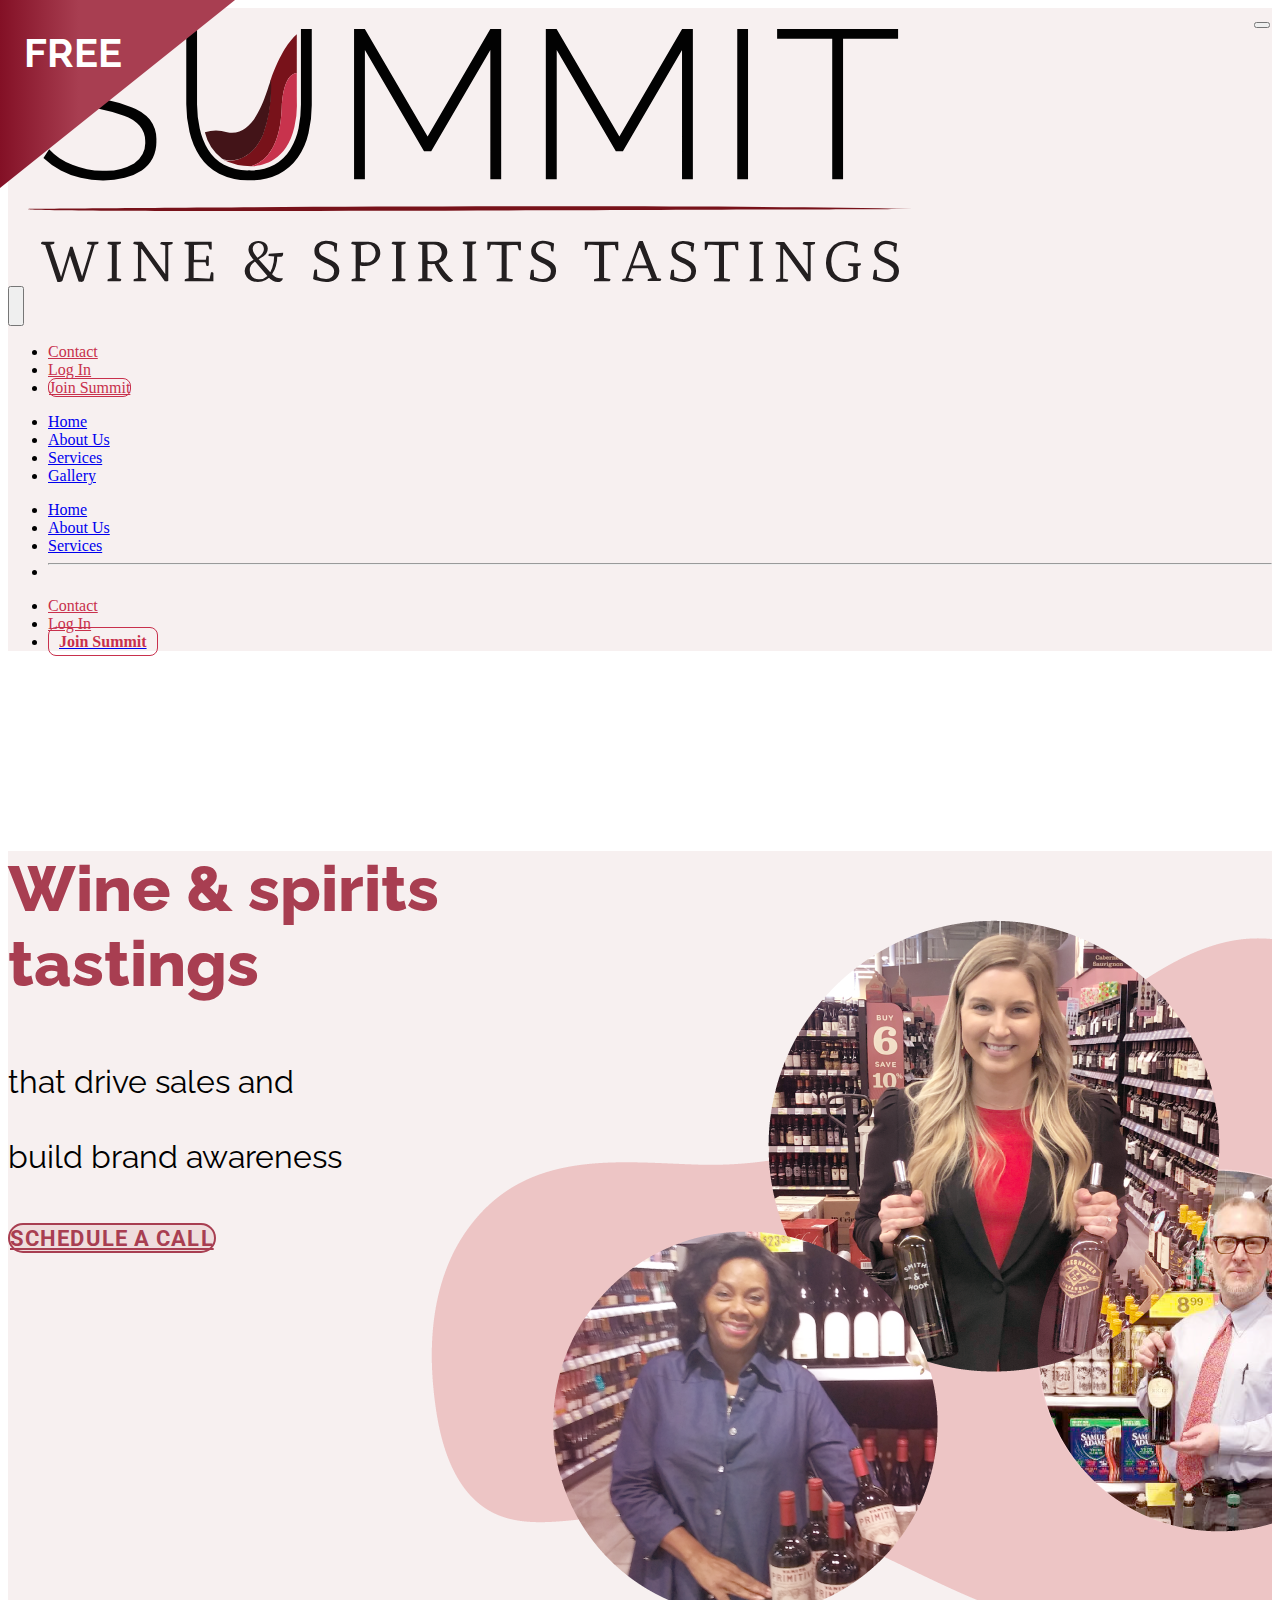
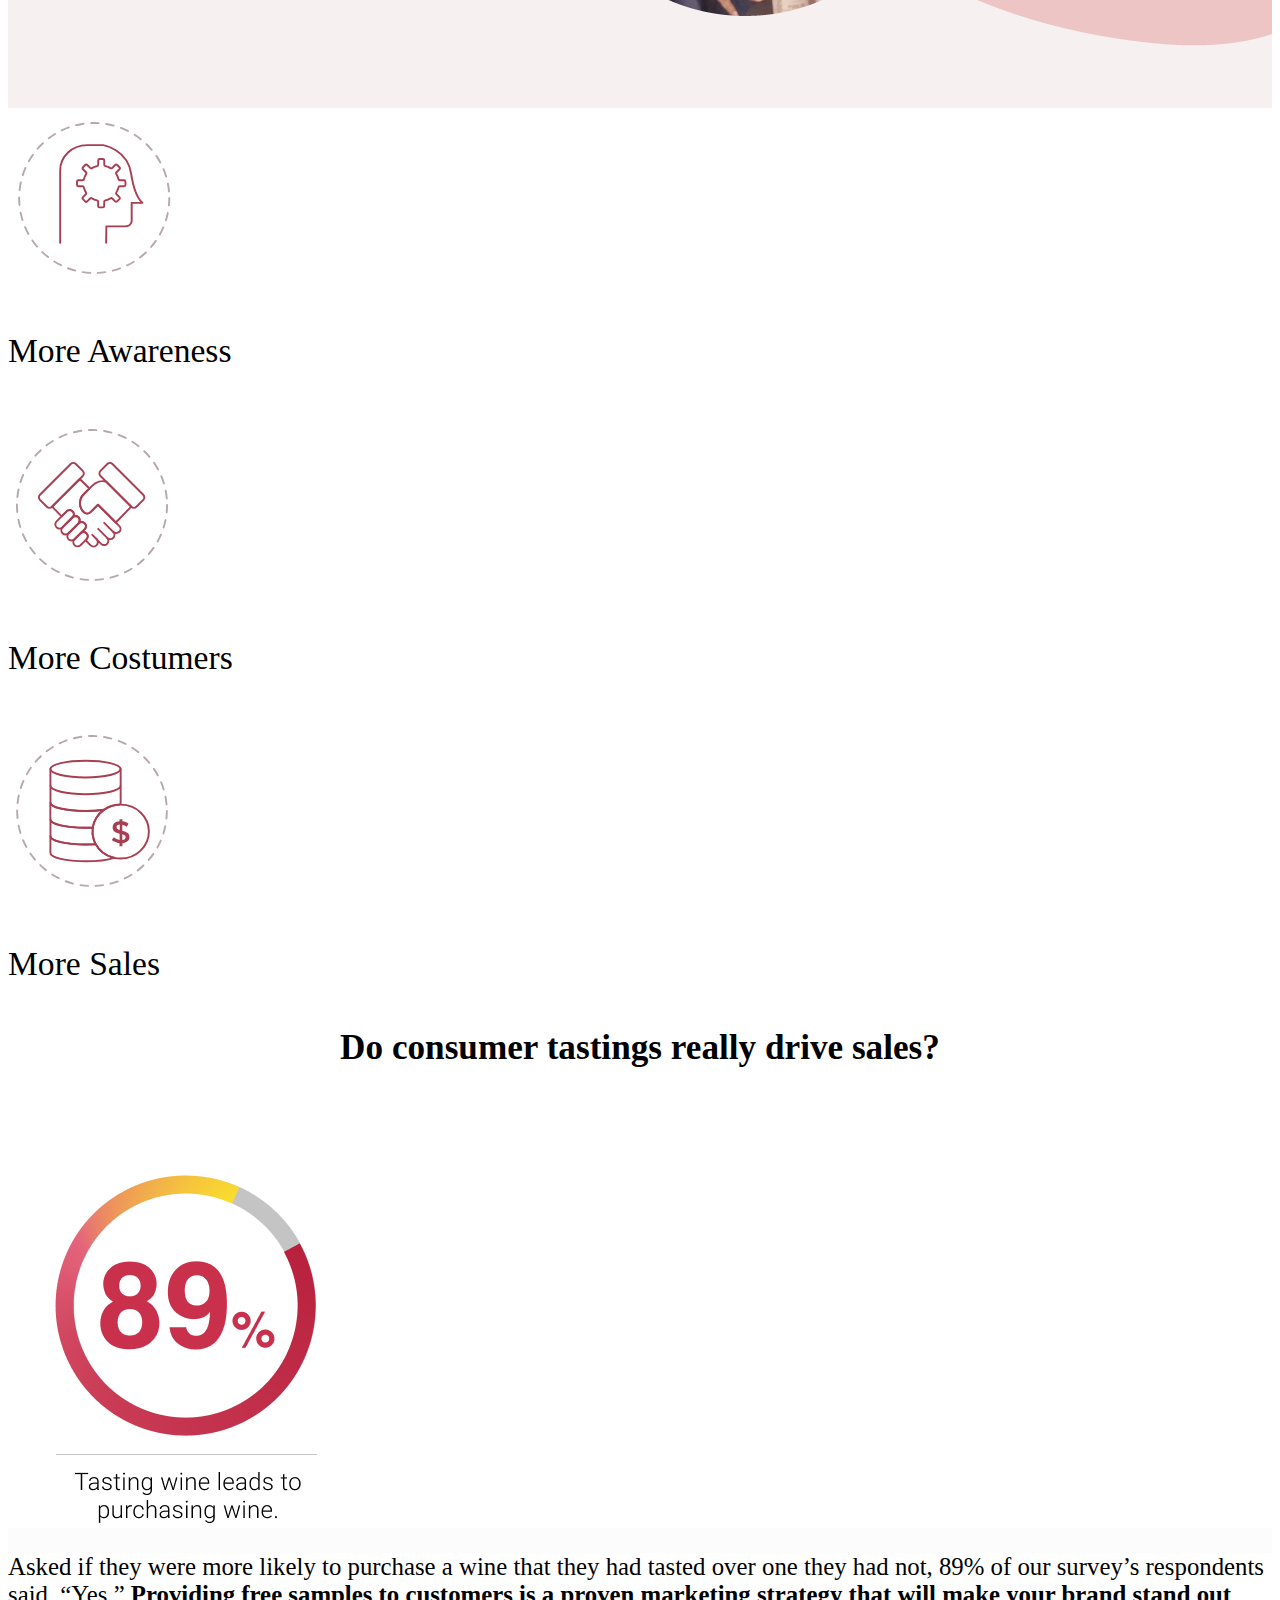
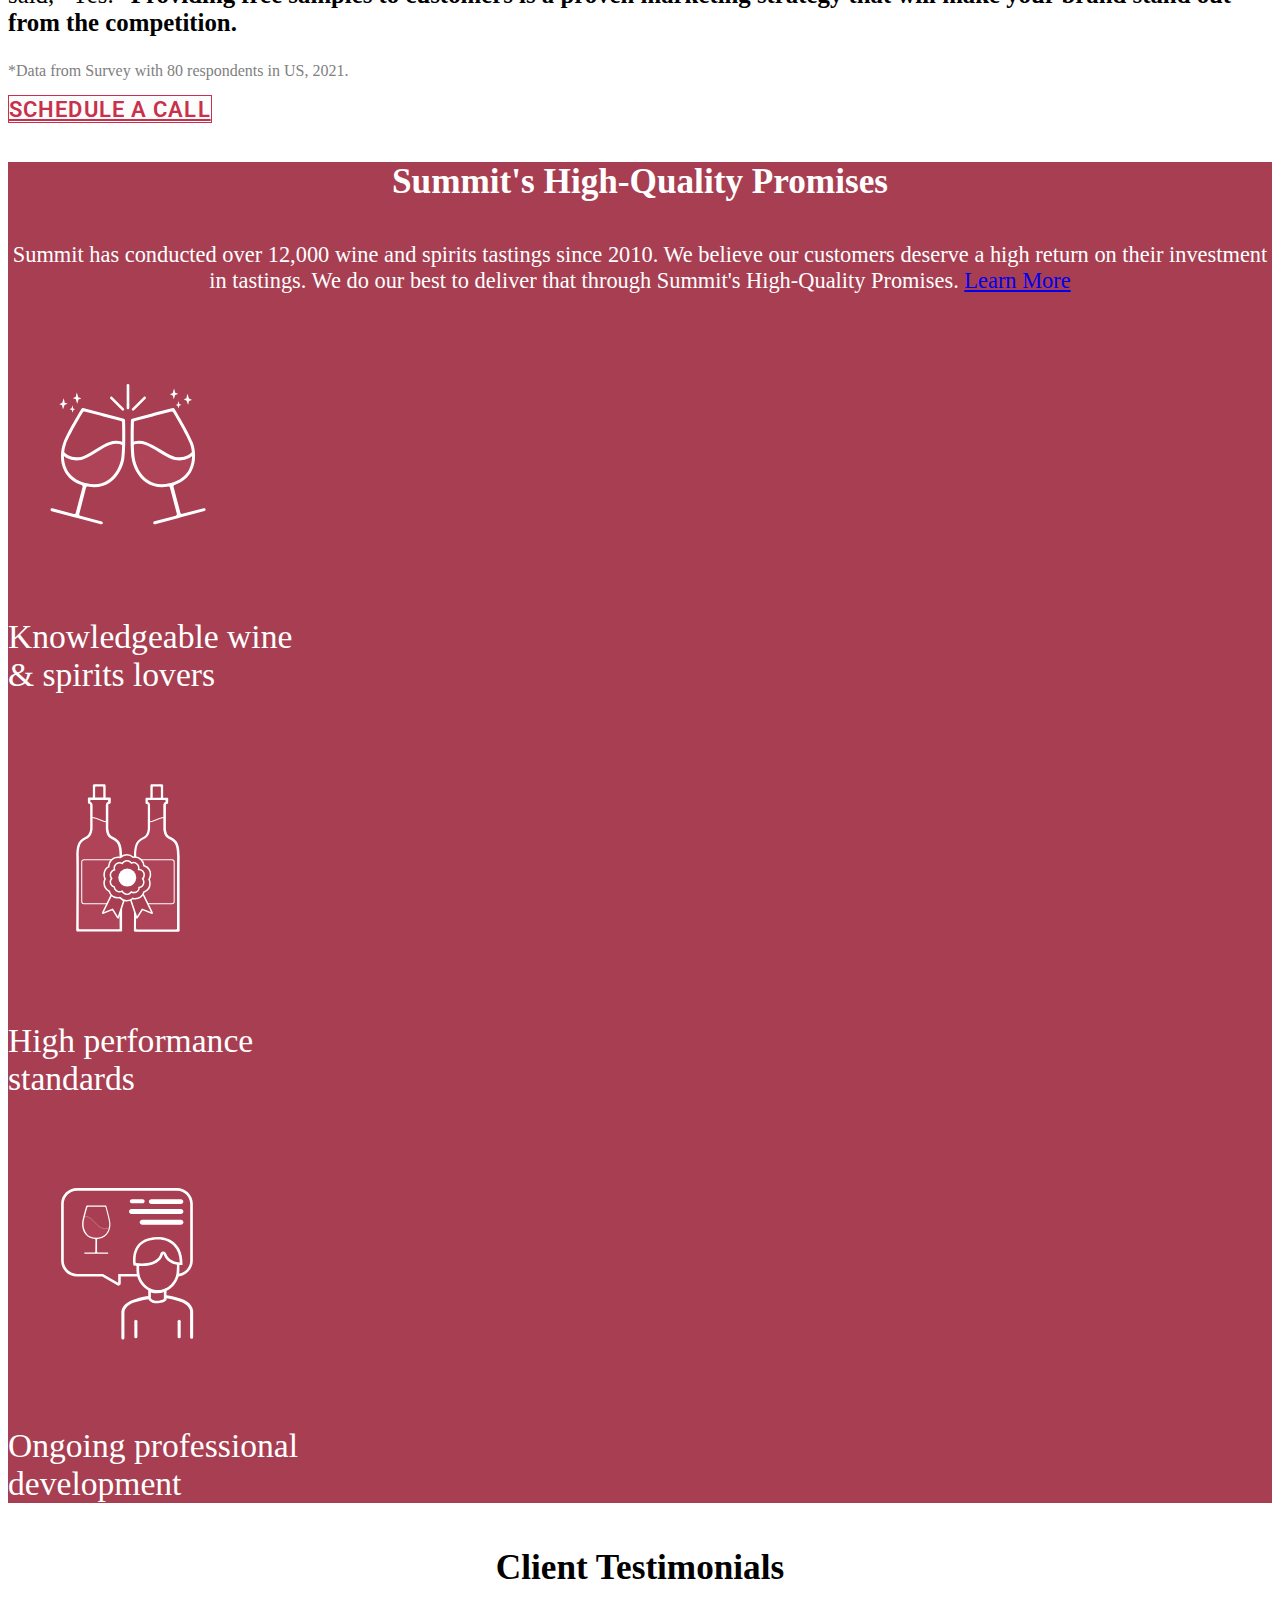
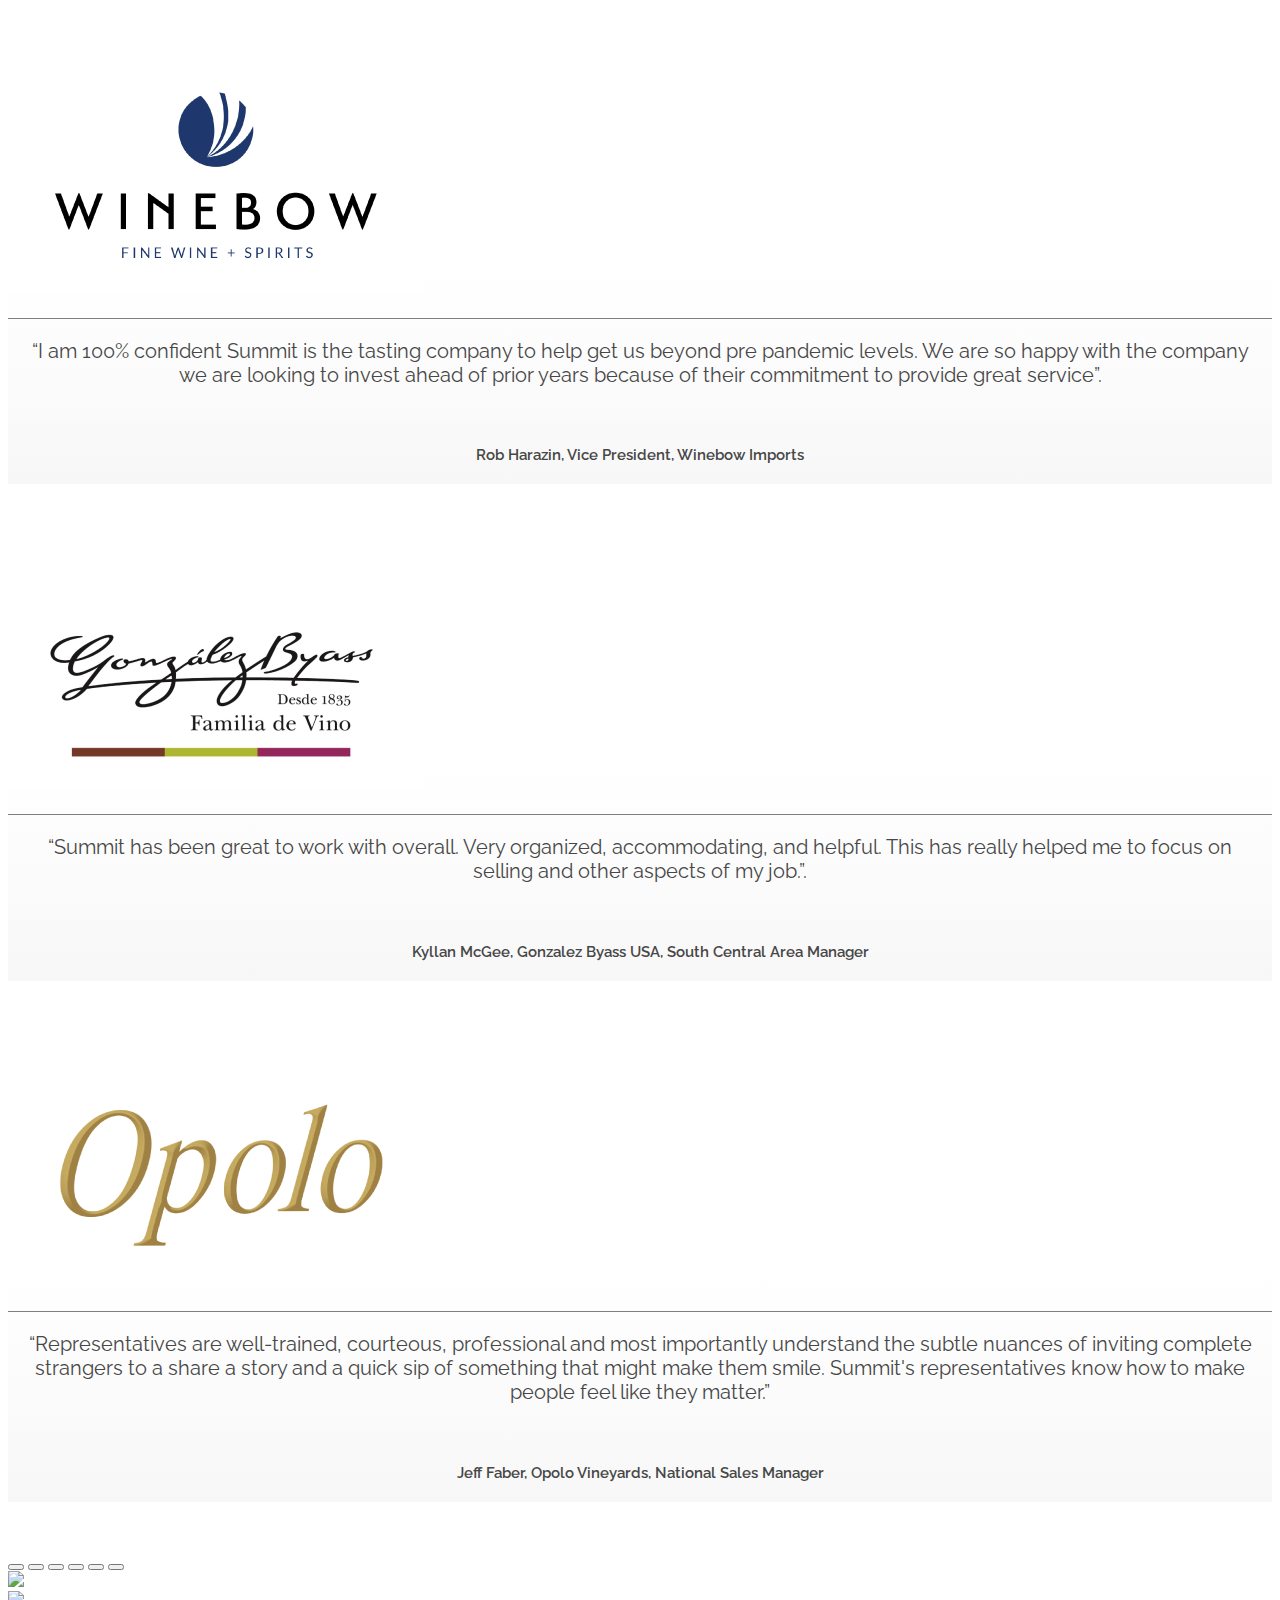
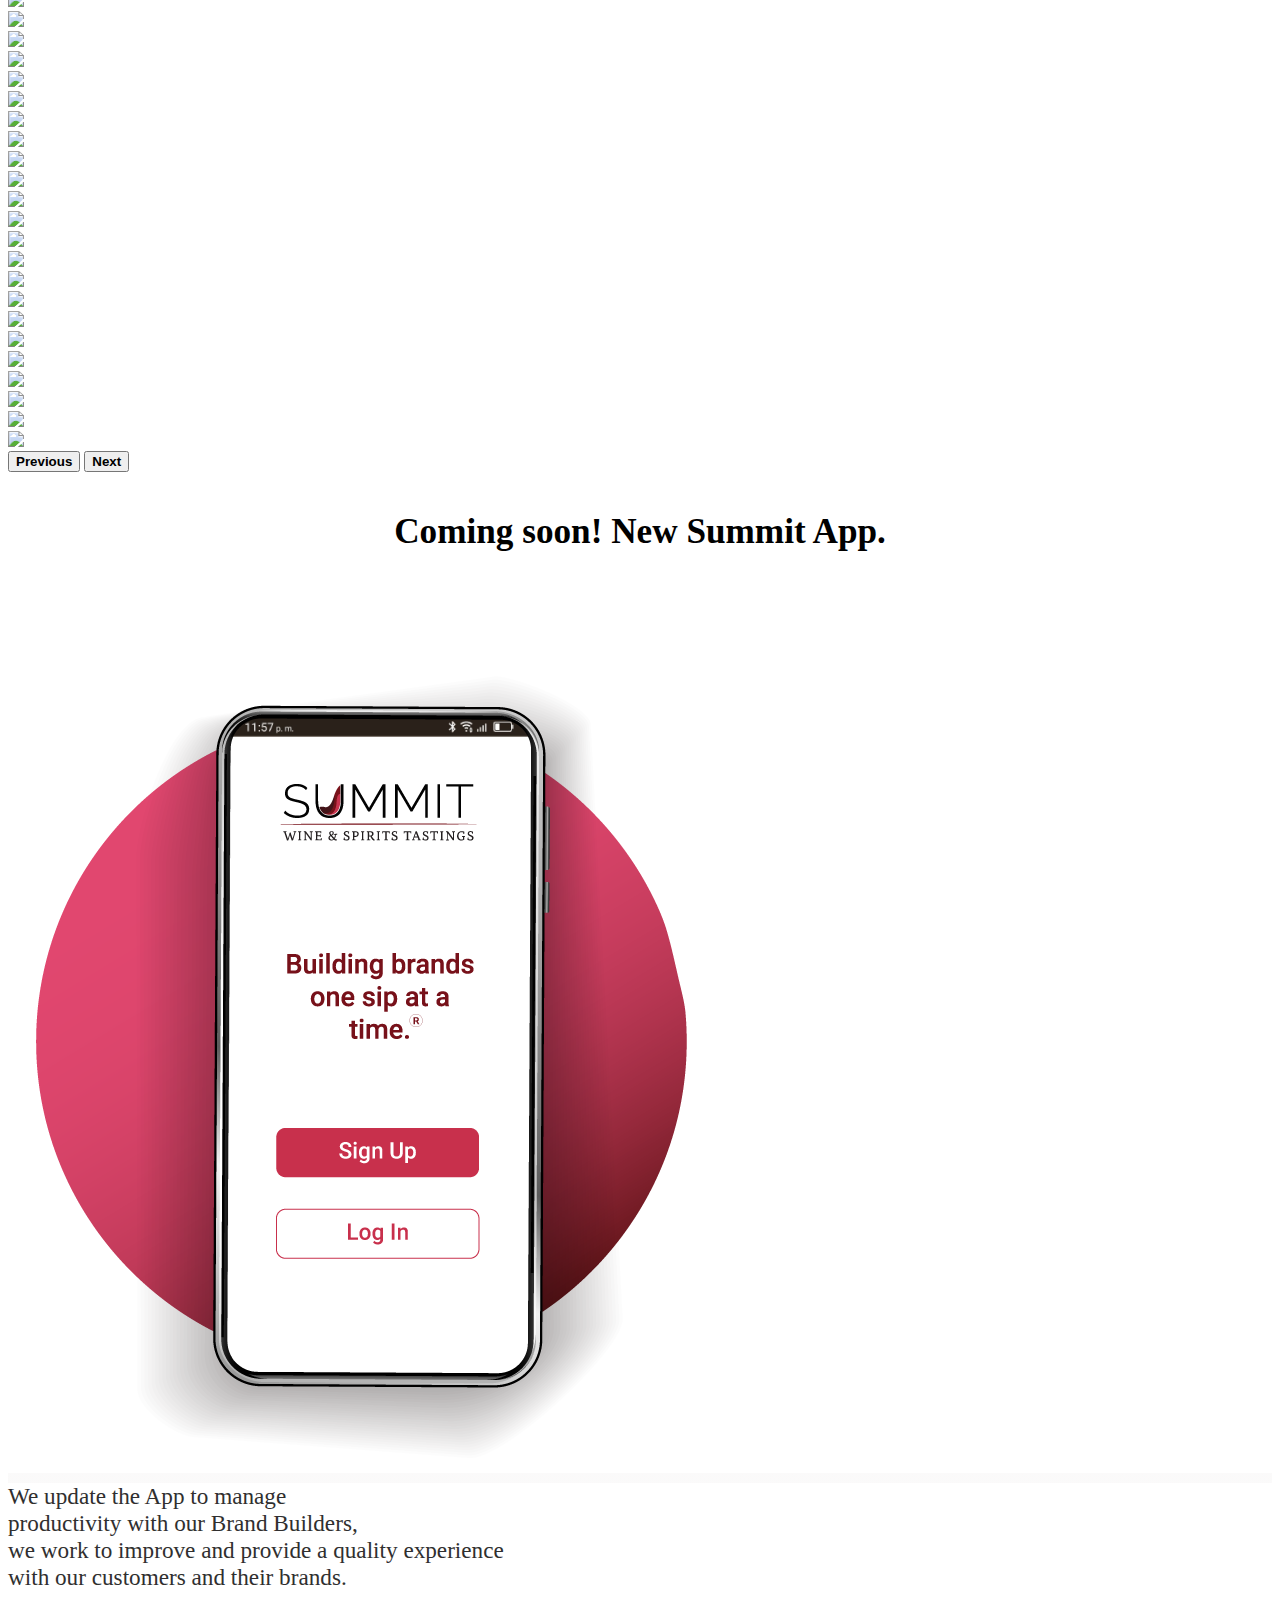
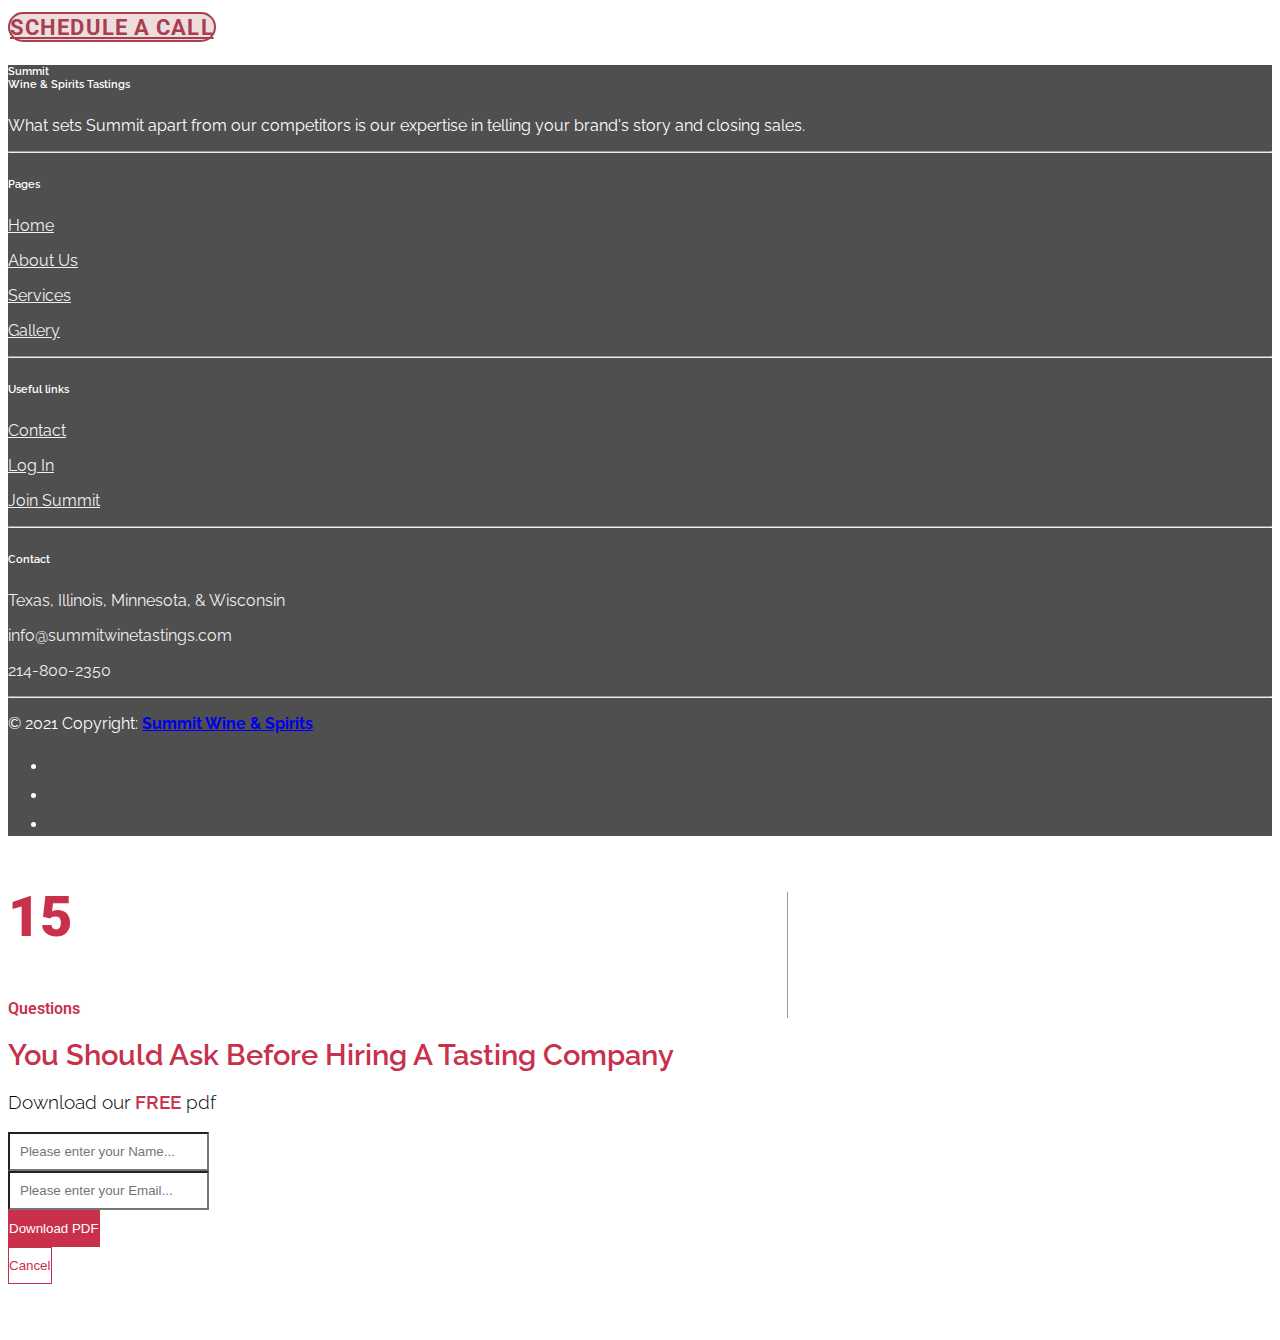
==== index.html @ 46c1fc82 "Update index.html" ====
<!DOCTYPE html>
<html lang="en">

<head>
  <meta charset="UTF-8">
  <meta http-equiv="X-UA-Compatible" content="IE=edge">
  <meta name="viewport" content="width=device-width, initial-scale=1.0">
  <title>Summit</title>
  <!--Google Fonts-->
  <link rel="preconnect" href="https://fonts.googleapis.com">
  <link rel="preconnect" href="https://fonts.gstatic.com" crossorigin>
  <link href="https://fonts.googleapis.com/css2?family=Raleway&display=swap" rel="stylesheet">
  <link href="https://fonts.googleapis.com/css2?family=Roboto:ital,wght@0,100;0,300;0,400;0,500;0,700;0,900;1,100;1,300;1,400;1,500;1,700;1,900&display=swap" rel="stylesheet">
  <link href="https://fonts.googleapis.com/css2?family=Raleway:ital,wght@0,100;0,300;0,400;0,500;0,600;0,700;0,800;0,900;1,100;1,200;1,300;1,400;1,500;1,600;1,700;1,800;1,900&family=Roboto:ital,wght@0,100;0,300;0,400;0,500;0,700;0,900;1,100;1,300;1,400;1,500;1,700;1,900&display=swap" rel="stylesheet">
  <!-- Bootstrap CSS -->
  <link href="https://cdn.jsdelivr.net/npm/bootstrap@5.1.0/dist/css/bootstrap.min.css" rel="stylesheet" integrity="sha384-KyZXEAg3QhqLMpG8r+8fhAXLRk2vvoC2f3B09zVXn8CA5QIVfZOJ3BCsw2P0p/We" crossorigin="anonymous">
  <script src="https://kit.fontawesome.com/3a8e64ac0b.js" crossorigin="anonymous"></script>
  <!-- Style CSS -->
  <link rel="stylesheet" href="style.css">

</head>

<body>
<div class="container-fluid p-0 " id="Primal">
  <div class="row">
    <div class="col-md-9 mx-auto">
      <div class="row">
        <div class="col-md-3 col-8 me-auto">
          <a class="navbar-brand" href="#">
            <img src="Img/Logo.svg" style="height: 75%;" alt="logo" id="logo">
          </a>
        </div>
        <div class="d-md-none d-sm-block col-3 navbar-light">
          <button class="navbar-toggler" id="nav-collapse-bt" type="button" data-bs-toggle="collapse" data-bs-target="#navbarNav">
            <span class="navbar-toggler-icon"></span>
          </button>
        </div>
        <div class="col-md-5 col-sm-8 col-12">
          <nav class="navbar navbar-expand-lg sticky-top navbar-light">
            <div class="row">
              <div class="col-12 collapse navbar-collapse justify-content-end">
                <ul class="navbar-nav">
                  <li class="nav-item" id="topBar">
                    <a class="nav-link mx-3" style="color: #c8304c;" aria-current="page" href="contact.html">Contact</a>
                  </li>
                  <li class="nav-item" id="topBar">
                    <a class="nav-link mx-3" style="color: #c8304c;" href="#">Log In</a>
                  </li>
                  <li class="nav-item" id="topBar">
                    <a class="nav-link active mx-3" style="border: 1px solid #c8304c;box-sizing: border-box; border-radius: 8px; color: #c8304c; " href="#">Join Summit</a>
                  </li>
                </ul>
              </div>
              <div class="col-12 collapse navbar-collapse justify-content-end">
                <ul class="navbar-nav">
                  <li class="nav-item">
                    <a class="nav-link mx-3 active" aria-current="page" href="index.html">Home</a>
                  </li>
                  <li class="nav-item">
                    <a class="nav-link mx-3" href="aboutus.html">About Us</a>
                  </li>
                  <li class="nav-item">
                    <a class="nav-link mx-3"href="services.html">Services</a>
                  </li>
                  <li class="nav-item">
                    <a class="nav-link mx-3" aria-current="page" href="gallery.html">Gallery</a>
                  </li>
                </ul>
              </div>
            </div>
          </nav>

          <nav class="navbar navbar-expand-lg sticky-top navbar-light bg-light d-md-none">
            <div class="row w-100">
              <div class="col-12 collapse navbar-collapse justify-content-end" id="navbarNav">
                <ul class="navbar-nav">
                  <li class="nav-item">
                    <a class="nav-link active mx-3" aria-current="page" href="index.html">Home</a>
                  </li>
                  <li class="nav-item">
                    <a class="nav-link mx-3" href="aboutus.html">About Us</a>
                  </li>
                  <li class="nav-item">
                    <a class="nav-link mx-3" href="services.html">Services</a>
                  </li>
                  <li>
                    <hr />
                  </li>
                </ul>
              </div>
              <div class="col-12 collapse navbar-collapse justify-content-end" id="navbarNav">
                <ul class="navbar-nav">
                  <li class="nav-item" id="topBar">
                    <a class="nav-link mx-3" style="color: #c8304c;" aria-current="page" href="contact.html">Contact</a>
                  </li>
                  <li class="nav-item" id="topBar">
                    <a class="nav-link mx-3" style="color: #c8304c;" href="#">Log In</a>
                  </li>
                  <li class="nav-item" id="topBar">
                    <a class="nav-link active mx-3" href="#"><span id="join-lnk">Join Summit</span></a>
                  </li>
                </ul>
              </div>
            </div>
          </nav>

        </div>
      </div>
    </div>
  </div>
</div>
<!--Hero Image-->
<div class="container-fluid";>
  <div id="hero-home" class="row jumbotron-fluid hero-image" style="height: 857px;">
    <div class="offset-md-2 col-md-6 col-sm-12 sm-center rounded" id="hero-text" style="height: auto; width: auto;">
      <h1>Wine & spirits <br> tastings</br></h1>
      <p id="copyText">that drive sales and <br>build brand awareness</br></p>
      <a href="contact.html" class="btn btn-primary p-3 sm-txt" role="button">SCHEDULE A CALL</a>
    </div>
  </div>
</div>

<div class="container-fluid mt-20" id="title2">
  <div class="row my-5">
    <div class="col-md-12 mx-auto p-0">
      <div class="col-md-9 mx-auto p-0">
        <section class="text-center my-5">
          <div class="row">
            <div class="col-md-4">
              <img src="Img/awereness.svg" class="img-fluid rounded-center" style="height: 180px" alt="...">
              <h4 class="font-weight-bold my-4" style="color: black;">More Awareness</h4>
            </div>
            <div class="col-md-4">
              <img src="Img/costumers.svg" class="img-fluid rounded-center" style="height: 180px" alt="...">
              <h4 class="font-weight-bold my-4" style="color: black;">More Costumers</h4>
            </div>
            <div class="col-md-4">
              <img src="Img/sales.svg" class="img-fluid rounded-center" style="height: 180px" alt="...">
              <h4 class="font-weight-bold my-4" style="color: black;">More Sales</h4>
            </div>
          </div>
        </section>
      </div>
    </div>
  </div>
</div>


<!--Title 1-->

<div class="container-fluid mt-20" id="title1">
  <div class="row my-5">
    <div class="col-md-12 mx-auto p-0">
      <div class="col-md-9 mx-auto p-0">
        <h2 class="title">Do consumer tastings really drive sales?</h2>
        <div class="card mb-3">
          <div class="row g-0">
            <div class="col-md-4"  style="background-color: white; border-color:white;">
              <img src="Img/pocentage.png" class="img-fluid rounded-start mx-auto" alt="...">
            </div>
            <div class="col-md-8"  style="background-color: white;">
              <div class="card-body">
                <p class="card-text" id="text1">Asked if they were more likely to purchase a wine that they had tasted over one they had not, 89% of our survey’s respondents said, “Yes.” <span> Providing free samples to customers is a proven
                      marketing strategy that will make your brand stand out from the competition.</span></p>
                <p class="card-text" id="text2" style="color: grey;">*Data from Survey with 80 respondents in US, 2021.</p>
                <div class="d-md-block d-sm-none text-end">
                  <a href="contact.html" class="btn btn-secondary p-3" role="button">SCHEDULE A CALL</a>
                </div>

              </div>
            </div>
          </div>
        </div>
      </div>
    </div>
  </div>
</div>
<!--Title 2-->
<div class="container-fluid mt-20" id="title2" style="background-color: #A83E51;">
  <div class="row my-5">
    <div class="col-md-12 mx-auto p-0">
      <div class="col-md-9 mx-auto p-0">
        <h3 class="title" style="color: white;">Summit's High-Quality Promises</h3>
        <p id="text3" mt-3>Summit has conducted over 12,000 wine and spirits tastings since 2010. We believe our customers deserve a high return on their investment in tastings. We do our best to deliver that through Summit's High-Quality Promises.
          <a href="contact.html" class="link-light">Learn More</a></p>
        <section class="text-center my-5">
          <div class="row">
            <div class="col-md-4">
              <img src="Img/icon_1.svg" class="img-fluid rounded-center" style="height: 240px" alt="...">
              <h4 class="font-weight-bold my-4">Knowledgeable wine<br>& spirits lovers</h4>
            </div>
            <div class="col-md-4">
              <img src="Img/icon_2.svg" class="img-fluid rounded-center" style="height: 240px" alt="...">
              <h4 class="font-weight-bold my-4">High performance<br>standards</h4>
            </div>
            <div class="col-md-4">
              <img src="Img/icon_3.svg" class="img-fluid rounded-center" style="height: 240px" alt="...">
              <h4 class="font-weight-bold my-4">Ongoing professional<br>development</h4>
            </div>
          </div>
        </section>
      </div>
    </div>
  </div>
</div>

<!--Testimonials-->

<div class="container-fluid mt-50" id="title2" style="background-color: white;">
  <div class="row my-5">
    <div class="col-md-12 mx-auto p-0">
      <div class="col-md-9 mx-auto p-0">
        <h3 class="title" style="color: black;">Client Testimonials</h3>
        <div class="row row-cols-1 row-cols-md-3 g-4">
          <div class="col">
            <div class="card h-100 g-3">
              <img src="Img/Winebow-Logo.png" class="card-img-center" alt="Winebow">
              <div class="card-body">
                <p class="card-text" id="comment">“I am 100% confident Summit is the tasting company to help get us beyond pre pandemic levels. We are so happy with the company we are looking to invest ahead of prior years because of their
                  commitment to provide great service”.</p>
                <p class="card-text" id="name">Rob Harazin, Vice President, Winebow Imports</p>
              </div>
            </div>
          </div>
          <div class="col">
            <div class="card h-100">
              <img src="Img/Gonzalez-Logo.png" class="card-img-center" alt="Gonzalez">
              <div class="card-body">
                <p class="card-text" id="comment">“Summit has been great to work with overall. Very organized, accommodating, and helpful. This has really helped me to focus on selling and other aspects of my job.”.</p>
                <p class="card-text" id="name">Kyllan McGee, Gonzalez Byass USA, South Central Area Manager</p>
              </div>
            </div>
          </div>
          <div class="col">
            <div class="card h-100">
              <img src="Img/opolo_logo.png" class="card-img-center" alt="Opolo">
              <div class="card-body">
                <p class="card-text" id="comment">“Representatives are well-trained, courteous, professional and most importantly understand the subtle nuances of inviting complete strangers to a share a story and a quick sip of something that
                  might make them smile. Summit's representatives know how to make people feel like they matter.”</p>
                <p class="card-text" id="name">Jeff Faber, Opolo Vineyards, National Sales Manager</p>
              </div>
            </div>
          </div>
          
        </div>
      </div>
    </div>
  </div>
</div>

<br></br>

<div class="container-fluid mt-60 p-3 bg-light" id="title2" style="background-color: white;">
  <div class="row my-5">
    <div class="col-md-12 mx-auto p-0">
      <div class="col-md-9 mx-auto p-0">


        <div id="client-carousel" class="carousel slide" data-bs-ride="carousel">
          <div class="carousel-indicators">
            <button type="button" data-bs-target="#client-carousel" data-bs-slide-to="0" class="active" aria-current="true" aria-label="1"></button>
            <button type="button" data-bs-target="#client-carousel" data-bs-slide-to="1" aria-label="2"></button>
            <button type="button" data-bs-target="#client-carousel" data-bs-slide-to="2" aria-label="3"></button>
            <button type="button" data-bs-target="#client-carousel" data-bs-slide-to="2" aria-label="4"></button>
            <button type="button" data-bs-target="#client-carousel" data-bs-slide-to="2" aria-label="5"></button>
            <button type="button" data-bs-target="#client-carousel" data-bs-slide-to="2" aria-label="6"></button>
          </div>
          <div class="carousel-inner">
            <div class="carousel-item active">
              <div class="row">
                <div class="col">
                  <img src="img/carrousel/1.png" class="d-block w-70">
                </div>
                <div class="col">
                  <img src="img/carrousel/2.png" class="d-block w-60">
                </div>
                <div class="col">
                  <img src="img/carrousel/3.png" class="d-block w-60">
                </div>
                <div class="col">
                  <img src="img/carrousel/4.png" class="d-block w-60">
                </div>
              </div>
            </div>
            <div class="carousel-item">
              <div class="row">
                <div class="col">
                  <img src="img/carrousel/5.png" class="d-block w-60">
                </div>
                <div class="col">
                  <img src="img/carrousel/6.png" class="d-block w-60">
                </div>
                <div class="col">
                  <img src="img/carrousel/7.png" class="d-block w-60">
                </div>
                <div class="col">
                  <img src="img/carrousel/8.png" class="d-block w-60">
                </div>
              </div>
            </div>
            <div class="carousel-item">
              <div class="row">
                <div class="col">
                  <img src="img/carrousel/9.png" class="d-block w-60">
                </div>
                <div class="col">
                  <img src="img/carrousel/10.png" class="d-block w-60">
                </div>
                <div class="col">
                  <img src="img/carrousel/11.png" class="d-block w-60">
                </div>
                <div class="col">
                  <img src="img/carrousel/12.png" class="d-block w-60">
                </div>
              </div>
            </div>
            <div class="carousel-item">
              <div class="row">
                <div class="col">
                  <img src="img/carrousel/13.png" class="d-block w-60">
                </div>
                <div class="col">
                  <img src="img/carrousel/14.png" class="d-block w-60">
                </div>
                <div class="col">
                  <img src="img/carrousel/15.png" class="d-block w-60">
                </div>
                <div class="col">
                  <img src="img/carrousel/16.png" class="d-block w-60">
                </div>
              </div>
            </div>
            <div class="carousel-item">
              <div class="row">
                <div class="col">
                  <img src="img/carrousel/17.png" class="d-block w-60">
                </div>
                <div class="col">
                  <img src="img/carrousel/18.png" class="d-block w-60">
                </div>
                <div class="col">
                  <img src="img/carrousel/19.png" class="d-block w-60">
                </div>
                <div class="col">
                  <img src="img/carrousel/20.png" class="d-block w-60">
                </div>
              </div>
            </div>
            <div class="carousel-item">
              <div class="row">
                <div class="col">
                  <img src="img/carrousel/21.png" class="d-block w-60">
                </div>
                <div class="col">
                  <img src="img/carrousel/22.png" class="d-block w-60">
                </div>
                <div class="col">
                  <img src="img/carrousel/23.png" class="d-block w-60">
                </div>
                <div class="col">
                  <img src="img/carrousel/24.png" class="d-block w-60">
                </div>
              </div>
            </div>


          </div>
          <button class="carousel-control-prev" type="button" data-bs-target="#client-carousel" data-bs-slide="prev">
            <span class="carousel-control-prev-icon" aria-hidden="true"></span>
            <span class="visually-hidden">Previous</span>
          </button>
          <button class="carousel-control-next" type="button" data-bs-target="#client-carousel" data-bs-slide="next">
            <span class="carousel-control-next-icon" aria-hidden="true"></span>
            <span class="visually-hidden">Next</span>
          </button>
        </div>

      </div>
    </div>
  </div>
</div>

<!--Title 1-->

<div class="container-fluid mt-20" id="title1">
  <div class="row my-5">
    <div class="col-md-12 mx-auto p-0">
      <div class="col-md-9 mx-auto p-0">
        <h2 class="title">Coming soon! New Summit App.</h2>
        <div class="card mb-3">
          <div class="row g-0">
            <div class="col-md-4"  style="background-color: white; border-color:white;">
              <img src="Img/app.png" class="img-fluid rounded-start mx-auto" alt="...">
            </div>
            <div class="col-md-8"  style="background-color: white;">
              <div class="card-body">
                <p class="card-text" id="text5">We update the App to manage<br> productivity with our Brand Builders,<br> we work to improve and provide a quality experience<br> with our customers and their brands.</p>
                <div class="d-md-block d-sm-none text-end">
                  <a href="contact.html" class="btn btn-primary p-3 sm-txt" id="boton3" role="button">SCHEDULE A CALL</a>
                </div>

              </div>
            </div>
          </div>
        </div>
      </div>
    </div>
  </div>
</div>




</body>
<!-- Footer -->
<footer class="page-footer font-small mdb-color pt-4" style="background-color: #4F4F4F; color: white;">

  <!-- Footer Links -->
  <div class="container text-center text-md-left">

    <!-- Footer links -->
    <div class="row text-center text-md-left mt-3 pb-3">

      <!-- Grid column -->
      <div class="col-md-3 col-lg-3 col-xl-3 mx-auto mt-3">
        <h6 class="text-uppercase mb-4 font-weight-bold" style="color: #FFFFFF;font-weight: 600;">Summit<br>Wine & Spirits Tastings </h6>
        <p style="color: #FFFFFF;">What sets Summit apart from our competitors is our expertise in telling your brand's story and closing sales.
        </p>
      </div>
      <!-- Grid column -->

      <hr class="w-100 clearfix d-md-none">

      <!-- Grid column -->
      <div class="col-md-2 col-lg-2 col-xl-2 mx-auto mt-3">
        <h6 class="text-uppercase mb-4 font-weight-bold" style="color: #FFFFFF;font-weight: 600;">Pages</h6>
        <p>
          <a href="aboutus.html" style="color:#F1EFEF;">Home</a>
        </p>
        <p>
          <a href="aboutus.html" style="color:#F1EFEF;">About Us</a>
        </p>
        <p>
          <a href="services.html" style="color:#F1EFEF;">Services</a>
        </p>
        <p>
          <a href="gallery.html" style="color: #F1EFEF;">Gallery</a>
        </p>
      </div>
      <!-- Grid column -->

      <hr class="w-100 clearfix d-md-none">

      <!-- Grid column -->
      <div class="col-md-3 col-lg-2 col-xl-2 mx-auto mt-3">
        <h6 class="text-uppercase mb-4 font-weight-bold" style="color: #FFFFFF;font-weight: 600;">Useful links</h6>
        <p>
          <a href="#!" style="color: #F1EFEF;">Contact</a>
        </p>
        <p>
          <a href="#!" style="color: #F1EFEF;">Log In</a>
        </p>
        <p>
          <a href="#!" style="color: #F1EFEF;">Join Summit</a>
        </p>

      </div>

      <!-- Grid column -->
      <hr class="w-100 clearfix d-md-none">

      <!-- Grid column -->
      <div class="col-md-4 col-lg-3 col-xl-3 mx-auto mt-3">
        <h6 class="text-uppercase mb-4 font-weight-bold" style="color: #FFFFFF;font-weight: 600;">Contact</h6>
        <p style="color: #F1EFEF;">
          <i class="fas fa-map-marker-alt"></i>   Texas, Illinois, Minnesota, & Wisconsin
        </p>
        <p style="color: #F1EFEF;">
          <i class="fas fa-envelope"></i>  info@summitwinetastings.com
        </p>
        <p style="color: #F1EFEF;">
          <i class="fas fa-mobile-alt"></i>  214-800-2350
        </p>

      </div>
      <!-- Grid column -->

    </div>
    <!-- Footer links -->

    <hr>

    
    <!-- Grid row -->
    <div class="row d-flex align-items-center">

      <!-- Grid column -->
      <div class="col-md-7 col-lg-8">

        <!--Copyright-->
        <p class="text-center text-md-left" style="color: #FFFFFF;">© 2021 Copyright:
          <a href="https://mdbootstrap.com/">
            <strong> Summit Wine & Spirits</strong>
          </a>
        </p>

      </div>
      <!-- Grid column -->

      <!-- Grid column -->
      <div class="col-md-5 col-lg-4 ml-lg-0">

        <!-- Social buttons -->
        <div class="text-center text-md-right">
          <ul class="list-unstyled list-inline">
            <li class="list-inline-item">
              <a class="btn-floating btn-sm mx-1">
                <i class="fab fa-facebook" style="font-size:24px; color: #F1EFEF;"></i>
              </a>
            </li>
            <li class="list-inline-item">
              <a class="btn-floating btn-sm mx-1" style="font-size:24px; color: #F1EFEF;">
                <i class="fab fa-instagram"></i>
              </a>
            </li>
            <li class="list-inline-item">
              <a class="btn-floating btn-sm mx-1">
                <i class="fab fa-linkedin" style="font-size:24px; color: #F1EFEF;"></i>
              </a>
            </li>

          </ul>
        </div>

      </div>

  

</footer>

<div class="modal fade" id="ask-modal" tabindex="-1" role="dialog" aria-labelledby="AskModal" aria-hidden="true">
</div>
<!-- Footer -->
<!-- Option 2: Separate Popper and Bootstrap JS -->
<script src="https://cdn.jsdelivr.net/npm/@popperjs/core@2.9.3/dist/umd/popper.min.js" integrity="sha384-eMNCOe7tC1doHpGoWe/6oMVemdAVTMs2xqW4mwXrXsW0L84Iytr2wi5v2QjrP/xp" crossorigin="anonymous"></script>
<script src="https://cdn.jsdelivr.net/npm/bootstrap@5.1.0/dist/js/bootstrap.min.js" integrity="sha384-cn7l7gDp0eyniUwwAZgrzD06kc/tftFf19TOAs2zVinnD/C7E91j9yyk5//jjpt/" crossorigin="anonymous"></script>
<script
        src="https://code.jquery.com/jquery-3.6.0.min.js"
        integrity="sha256-/xUj+3OJU5yExlq6GSYGSHk7tPXikynS7ogEvDej/m4="
        crossorigin="anonymous"></script>
<script src="js/main.js"></script>
</html>
---- style.css ----
.f1{
    font-family: Raleway,-apple-system, BlinkMacSystemFont, 'Segoe UI', Roboto, Oxygen, Ubuntu, Cantarell, 'Open Sans', 'Helvetica Neue', sans-serif;
}

.f2{
    font-family: Roboto,-apple-system, BlinkMacSystemFont, 'Segoe UI', Raleway, Oxygen, Ubuntu, Cantarell, 'Open Sans', 'Helvetica Neue', sans-serif;
}

.big-box,
.mini-box {
    background-color: #10BCFF;
    color: white;
    text-align: center;
    margin: 2px;
    font-size: 1.5em;
}
.big-box {
    height: 65px;
    line-height: 65px;
}
.mini-box {
    height: 30px;
    line-height: 30px;
}

body, html {
    height: 100%;


}

#logo{
  max-width: 70%;
  padding-top: 20px;
  padding-left: 20px;
}

#nav-collapse-bt{
  position: relative;
  height: 40px;
  top: calc(50% - 20px);
}

#join-lnk{
  border: 1px solid #c8304c;
  box-sizing: border-box;
  border-radius: 8px;
  color: #c8304c;
  padding: 5px 10px;
}

#Primal{
    background-color: #f7f0f0;

}

.navbar {
    background-color: #f7f0f0;
    
}
.hero-image {
  /* Use "linear-gradient" to add a darken background effect to the image (photographer.jpg). This will make the text easier to read */
  background-image:url("Img/NewHero4.png");
  background-color: #f7f0f0;
  height: 857px;


  /* Position and center the image to scale nicely on all screens */
  background-position: center;
  background-repeat: no-repeat;
  background-size: cover;
}
#heroAbout {
    /* Use "linear-gradient" to add a darken background effect to the image (photographer.jpg). This will make the text easier to read */
    background-image: url("Img/about.png");
    background-color: #f7f0f0;


    /* Set a specific height */
    

    /* Position and center the image to scale nicely on all screens */
    background-position: center;
    background-repeat: no-repeat;
    background-size: cover;
    position: relative;

  }

#heroServices {
    /* Use "linear-gradient" to add a darken background effect to the image (photographer.jpg). This will make the text easier to read */
    background-image: url("Img/services.png");
    background-color: #f7f0f0;


    /* Set a specific height */
    

    /* Position and center the image to scale nicely on all screens */
    background-position: center;
    background-repeat: no-repeat;
    background-size: cover;
    position: relative;

  }

/* Place text in the middle of the image */
#hero-text {
  margin-top: 200px;
  margin-bottom: 100px;
  color: #A83E51;
  
  font-family: Raleway,-apple-system, BlinkMacSystemFont, 'Segoe UI', Roboto, Oxygen, Ubuntu, Cantarell, 'Open Sans', 'Helvetica Neue', sans-serif;

}

#hero-text h1{
  font-size: calc(2.8rem + 1.5vw);
  font-weight:800;
}

h1 {
    font-size: calc(1.9rem + 1.5vw);
    font-weight:800;
}

#copyText{
  font-size: calc(1.05rem + 1.15vw);
  font-weight:400;
  color: black;
  
}

h2, h3, #pageH2 {
    font-size: calc(1rem + 1.5vw);
}

h4{
  font-size: calc(0.9rem + 1.5vw);
}

h5{
  font-size: calc(0.95rem + 1.5vw);
}

.sm-txt{
  font-size: calc(0.7rem + 1.5vw);
}

@media (min-width: 200px) {

  #copyText {
      line-height: 25px;
  }

  .sm-center{
    text-align: center;
  }

  .btn-primary {
      font-size: 16pt;
  }
 }

@media (min-width: 768px) {
  #copyText {
      line-height: 55px;
  }

  .sm-center{
    text-align: center;
  }

  .btn-primary {
      font-size: 18pt;
  }
}

@media (min-width: 992px) {
  #copyText {
      line-height: 75px;
  }

  .sm-center{
    text-align: left;
  }

  .btn-primary {
      font-size: 20pt;
  }

}

h1 {
    font-weight: 600;
}

h2 {
    font-weight: bold;
    text-align: center;
    margin-top: 40px;
}

#pageH2 {
    font-weight: bold;
    text-align: left;
    margin-top: 40px;
}

h3 {
    font-weight: 600;
    text-align: center;
    margin-top: 40px;
}

h4 {
    font-weight: 500;
    margin-top: 40px;
    color: white;
}

h5 {
    font-weight: 700;
    margin-top: 40px;
    text-align: center;
}

#copyText {
    font-weight: 400;
}

.btn-primary {
    font-family: Roboto, -apple-system, BlinkMacSystemFont, 'Segoe UI', Roboto, Oxygen, Ubuntu, Cantarell, 'Open Sans', 'Helvetica Neue', sans-serif;
    font-weight: 700;
    color: #A83E51;
    background: #EFDDDD;
    border: 2px solid #A83E51;
    letter-spacing: 0.05em;
    margin-top: 40px;
    font-size: calc(0.75rem + 0.8vw);
    border-radius: 18px;
}


   
    

.btn:hover {
    font-family: Roboto, -apple-system, BlinkMacSystemFont, 'Segoe UI', Roboto, Oxygen, Ubuntu, Cantarell, 'Open Sans', 'Helvetica Neue', sans-serif;
    font-size: calc(0.75rem + 0.8vw);
    font-weight: 600;
    color: #ffffff;
    background:#A83E51;
    border: 2px solid #EFDDDD;
    letter-spacing: 0.05em;
    margin-top: 40px;
    font-size: calc(0.75rem + 0.8vw);
}

.btn-secondary {
    font-family: -apple-system, BlinkMacSystemFont, 'Segoe UI', Roboto, Oxygen, Ubuntu, Cantarell, 'Open Sans', 'Helvetica Neue', sans-serif;
    font-size: calc(0.75rem + 0.8vw);
    font-weight: 600;
    color: #C8304C;
    background: rgba(245, 245, 245, 0.349);
    border: 1.5px solid #C8304C;
    letter-spacing: 0.05em;
    margin-top: 40px;


}

.btn-secondary:hover {
    font-family: -apple-system, BlinkMacSystemFont, 'Segoe UI', Roboto, Oxygen, Ubuntu, Cantarell, 'Open Sans', 'Helvetica Neue', sans-serif;
    font-size: calc(0.75rem + 0.8vw);
    font-weight: 600;
    color: white;
    background: #C8304C;
    border: 0px;
    letter-spacing: 0.05em;
    margin-top: 40px;
}



.card {
    border: none;
    margin-top: 60px;
    background-image: linear-gradient(white,white, #f1efef79);
    
    
  }

#text1 {
    font-size: calc(0.75rem + 1vw);
    font-weight: 400;

}

#text1 span{
    font-weight: 600;
}


#text3{
    font-size: calc(0.60rem + 1vw);
    font-weight: 400;
    margin-top: 40px;
    margin-bottom: 40px;
    text-align: center;
    color: white;

}

#text4{
    font-size: calc(0.65rem + 1vw);
    font-weight: 400;
    margin-top: 10px;
    text-align: center;
    color: rgb(48, 47, 47);

}


#text5{
    font-size: calc(0.65rem + 1vw);
    font-weight: 400;
    margin-top: 10px;
    text-align: left;
    color: rgb(48, 47, 47);

}
footer {
    font-family:Raleway,-apple-system, BlinkMacSystemFont, 'Segoe UI', Roboto, Oxygen, Ubuntu, Cantarell, 'Open Sans', 'Helvetica Neue', sans-serif;
}

span {
    font-weight: 600;

}
hr.style1{
	border-top: 1px solid #8c8b8b;
}
/* Testimonials */

#comment{

    font-size: calc(1rem + 0.3vw);
    font-weight: 400;
    border-top: 1px solid grey;
    padding: 20px;
    text-align: center;
    color: rgb(71, 71, 71);
    font-family:Raleway,-apple-system, BlinkMacSystemFont, 'Segoe UI', Roboto, Oxygen, Ubuntu, Cantarell, 'Open Sans', 'Helvetica Neue', sans-serif;
}

#name{

    font-size: calc(0.8rem + 0.2vw);
    font-weight: 600;
    padding: 20px;
    text-align: center;
    color: rgb(71, 71, 71);
    font-family:Raleway,-apple-system, BlinkMacSystemFont, 'Segoe UI', Roboto, Oxygen, Ubuntu, Cantarell, 'Open Sans', 'Helvetica Neue', sans-serif;
}

#imgMap {
    object-position: center;
}

#generalButton {
    align-items: left;
}

#pageServices {
    text-align: center;

}

.text-red{
    color: #C8304C;
}

.bg-red{
    background-color: #C8304C;
}

/* Illinois */

#winecompany{

    font-size: calc(1rem + 0.3vw);
    font-weight: 700;
    text-align: center;
    color: rgb(71, 71, 71);
    font-family:Raleway,-apple-system, BlinkMacSystemFont, 'Segoe UI', Roboto, Oxygen, Ubuntu, Cantarell, 'Open Sans', 'Helvetica Neue', sans-serif;
}

#store{

    font-size: calc(0.8rem + 0.2vw);
    font-weight: 600;
    text-align: center;
    color: rgb(71, 71, 71);
    font-family:Raleway,-apple-system, BlinkMacSystemFont, 'Segoe UI', Roboto, Oxygen, Ubuntu, Cantarell, 'Open Sans', 'Helvetica Neue', sans-serif;
}

#boton3{
    align-items: flex-start;
}
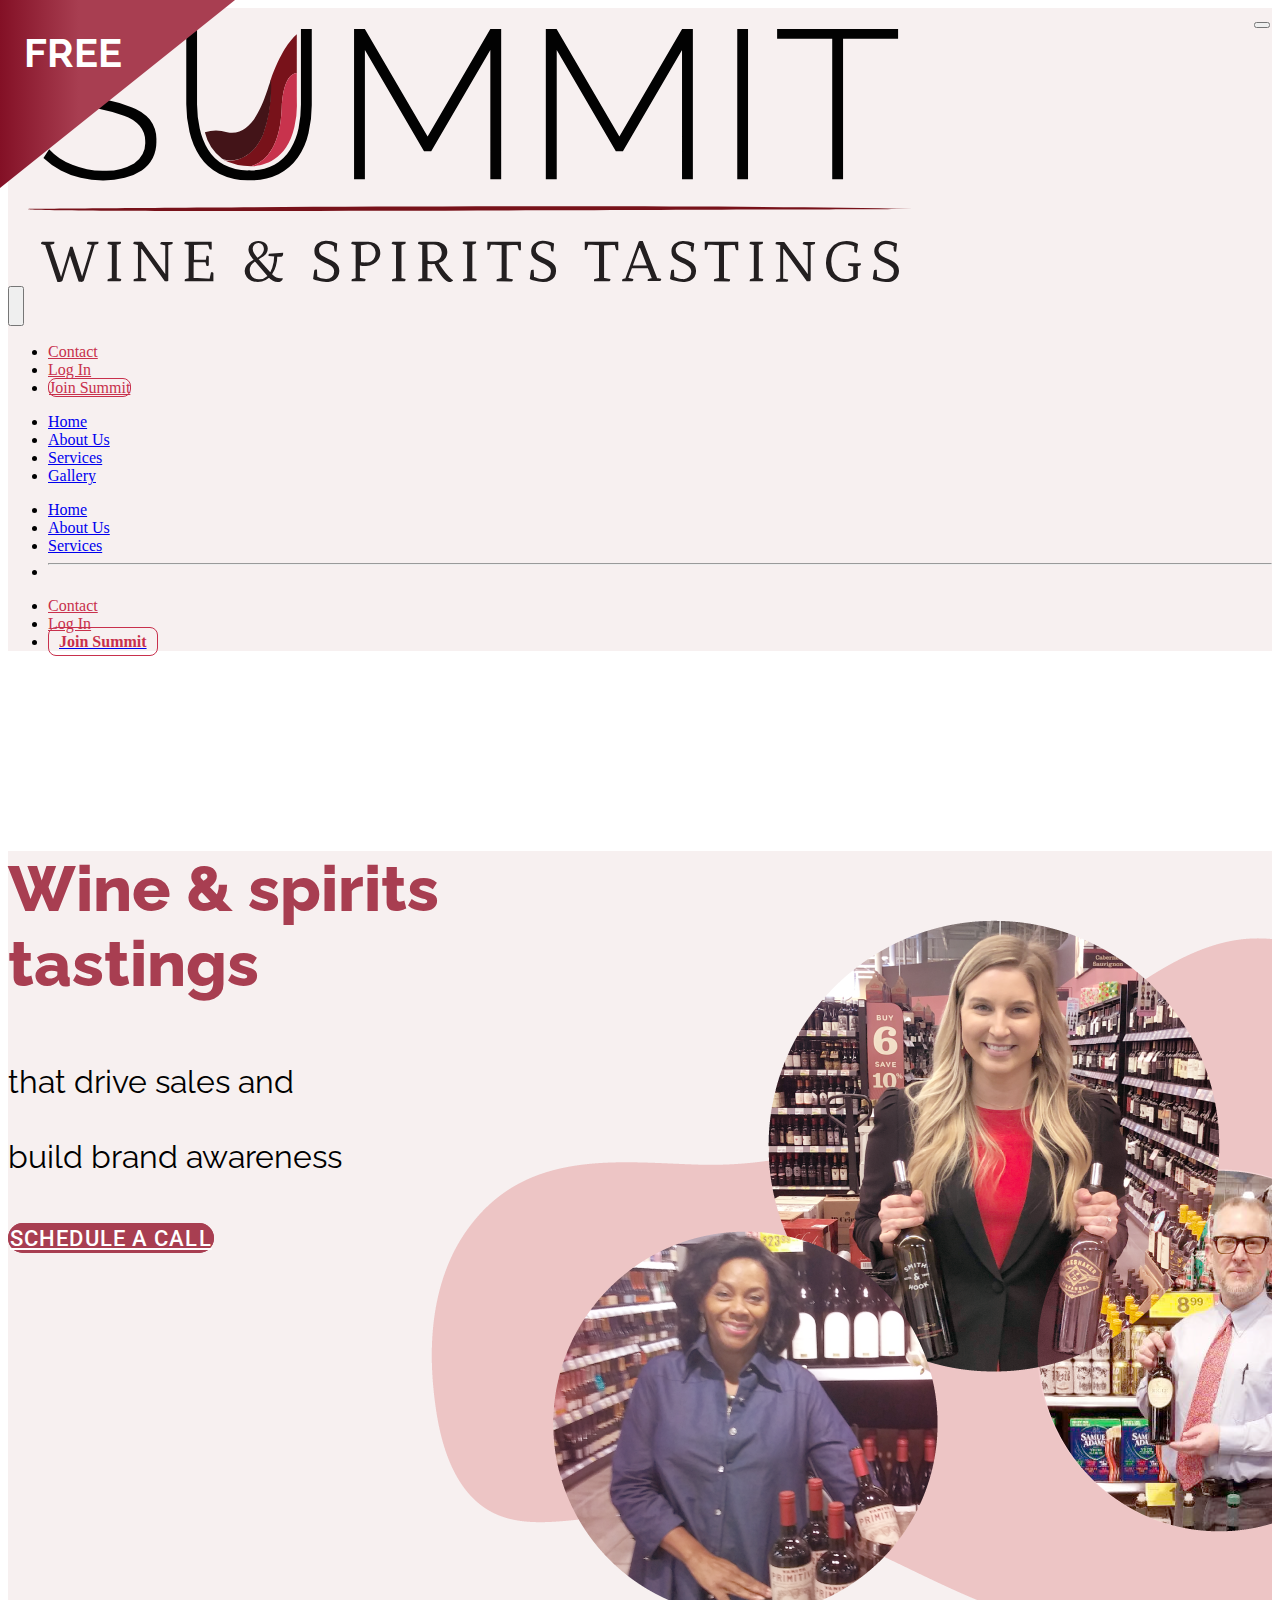
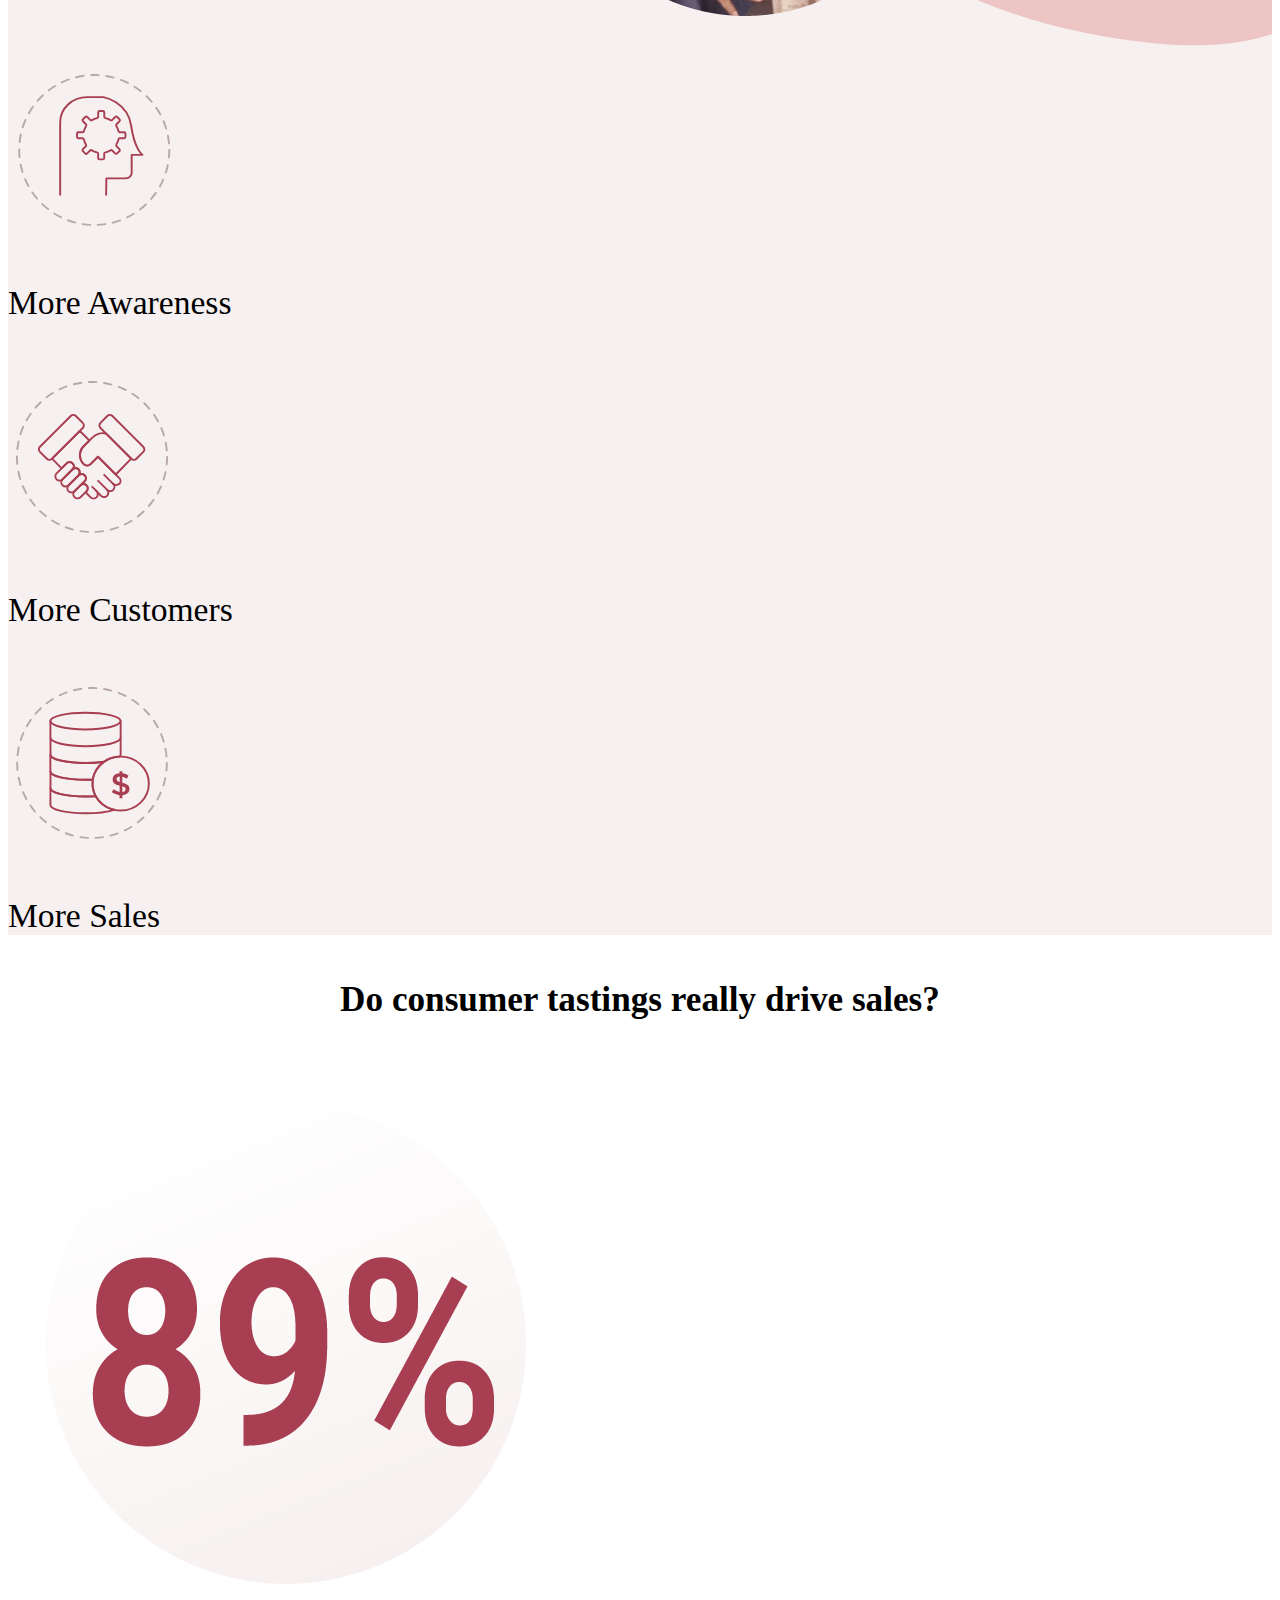
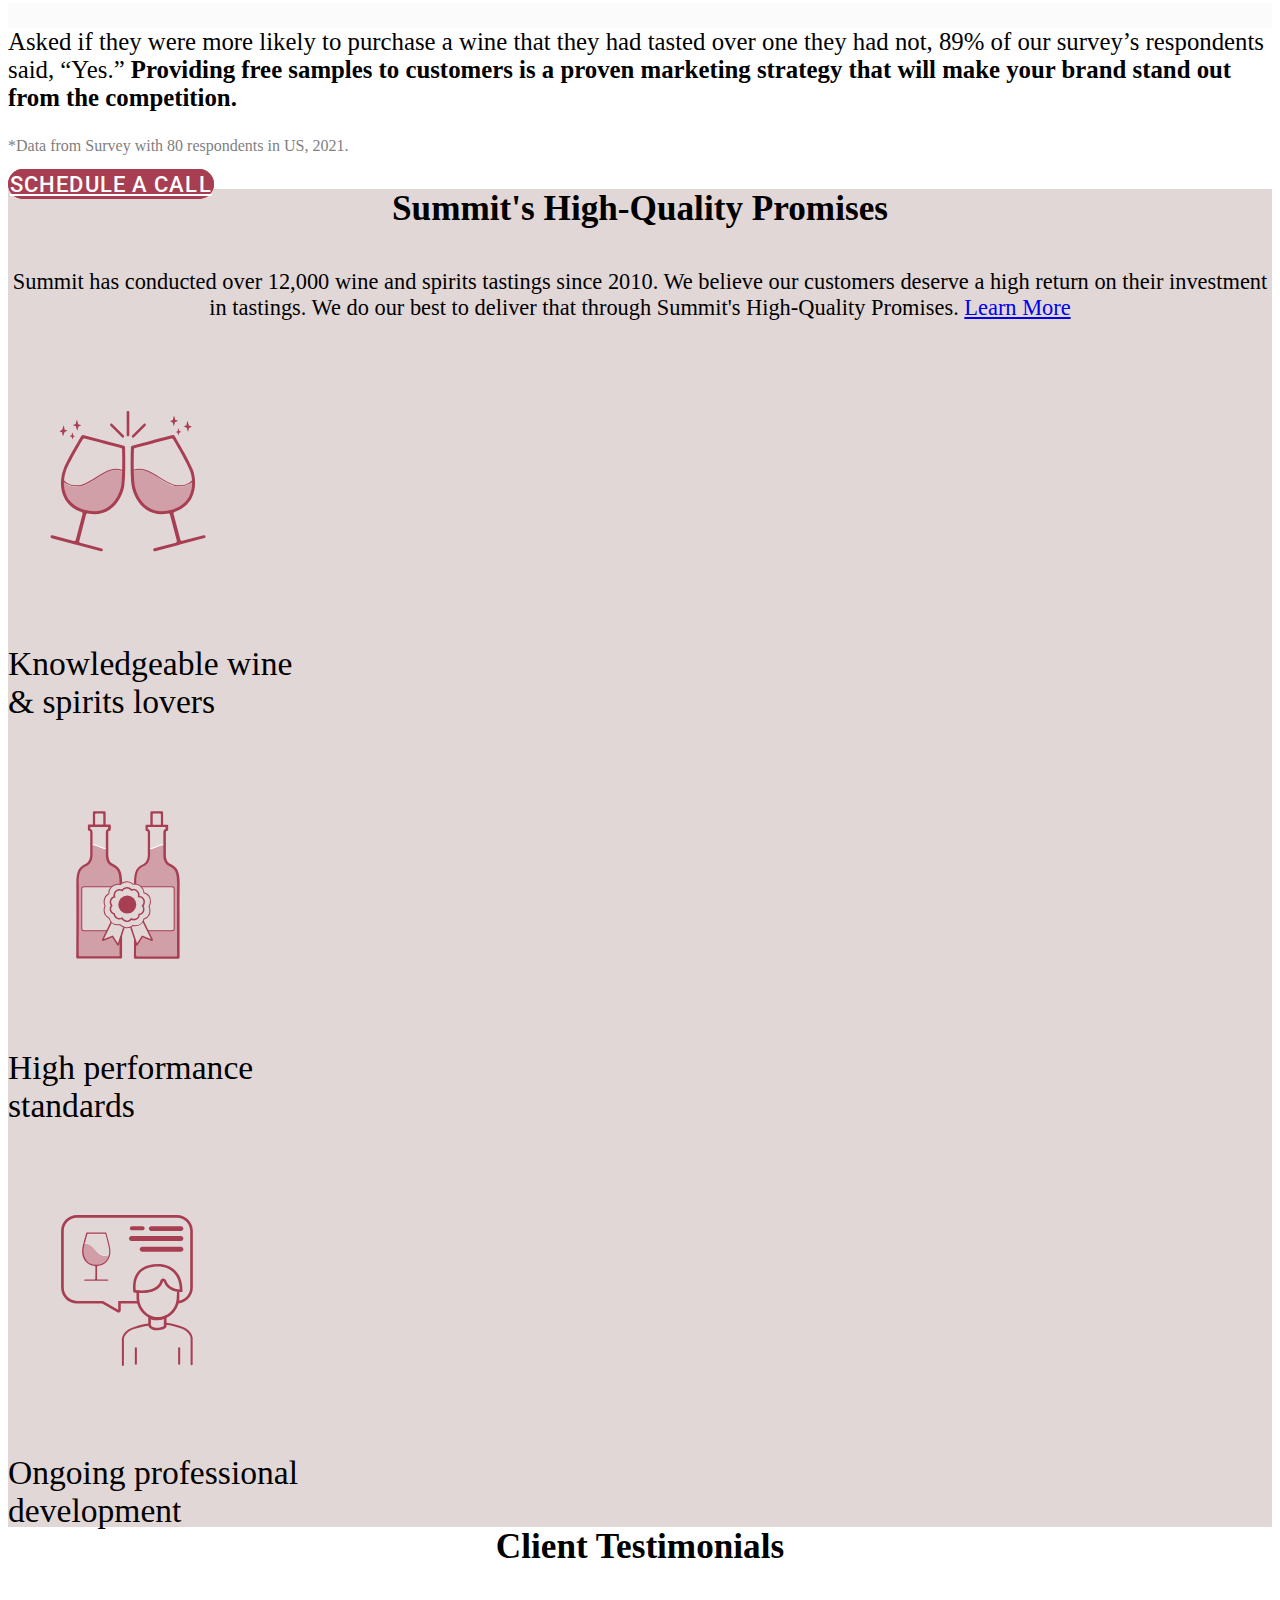
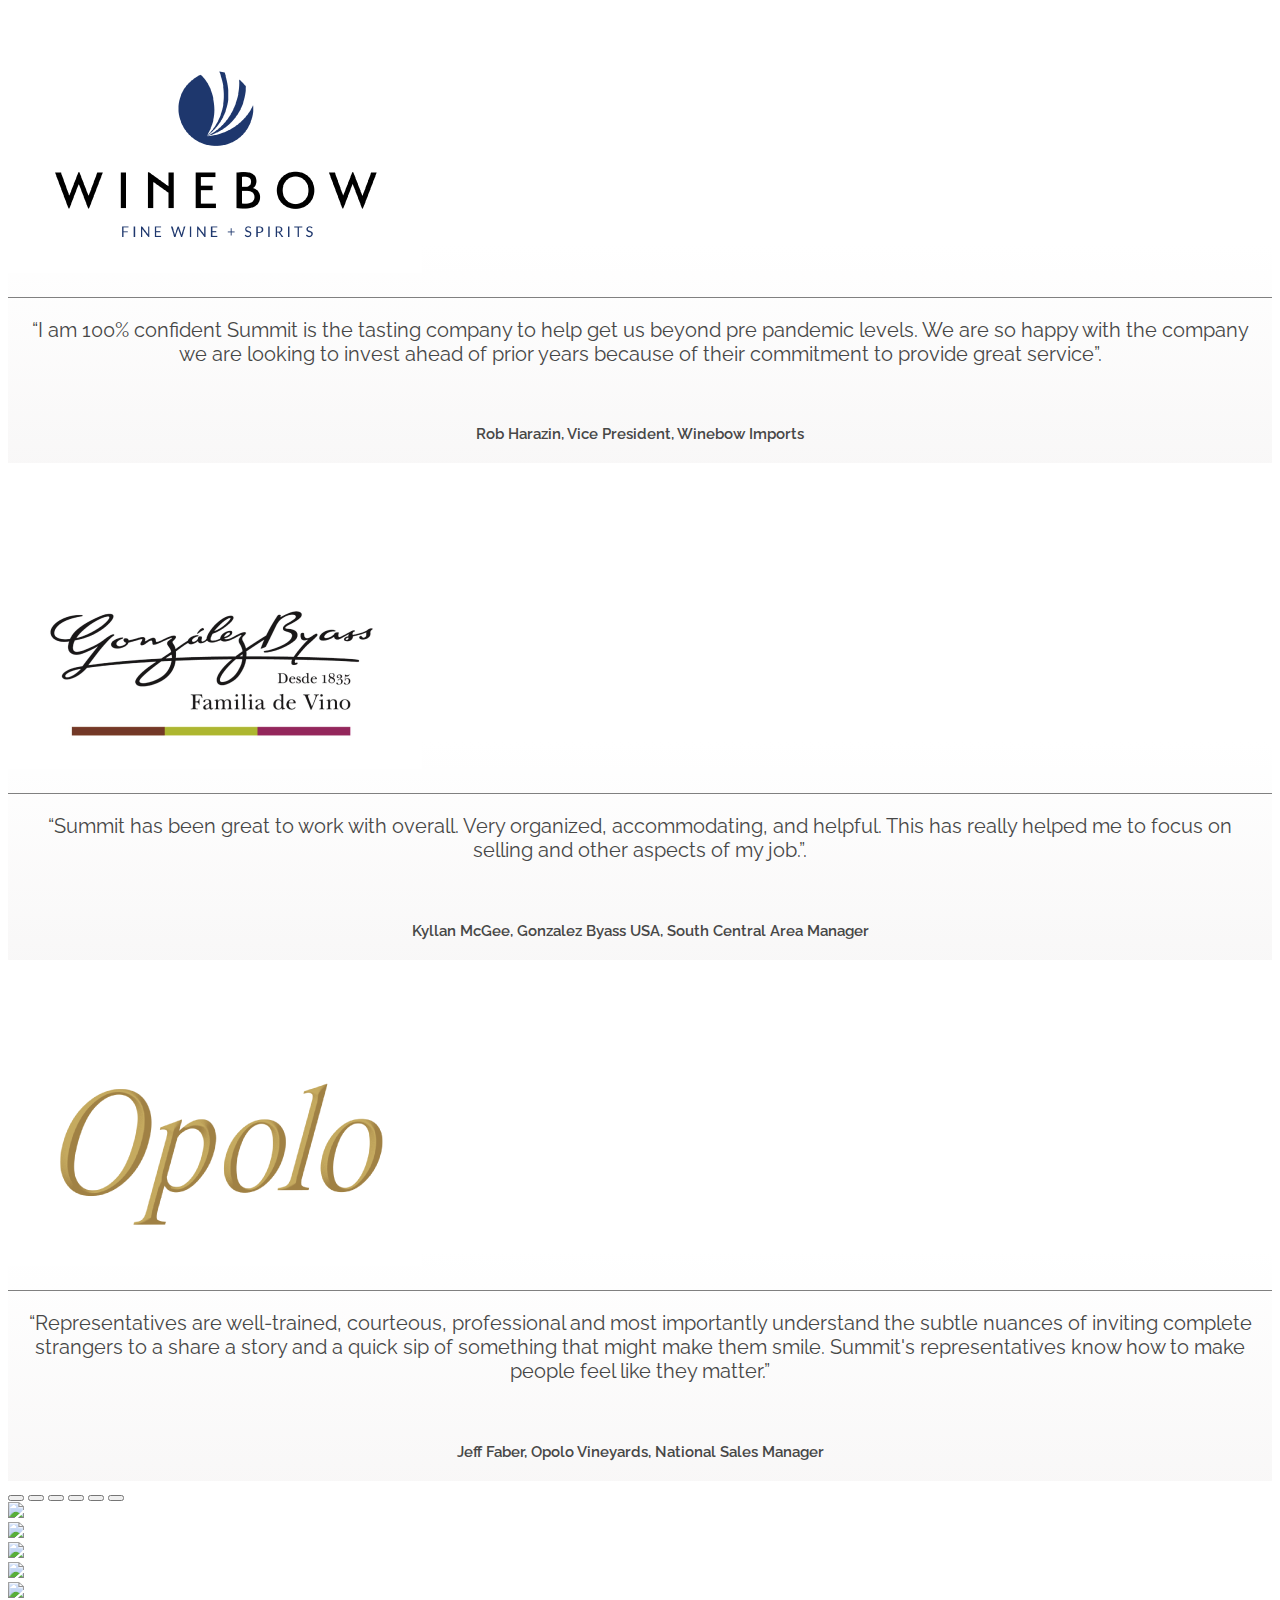
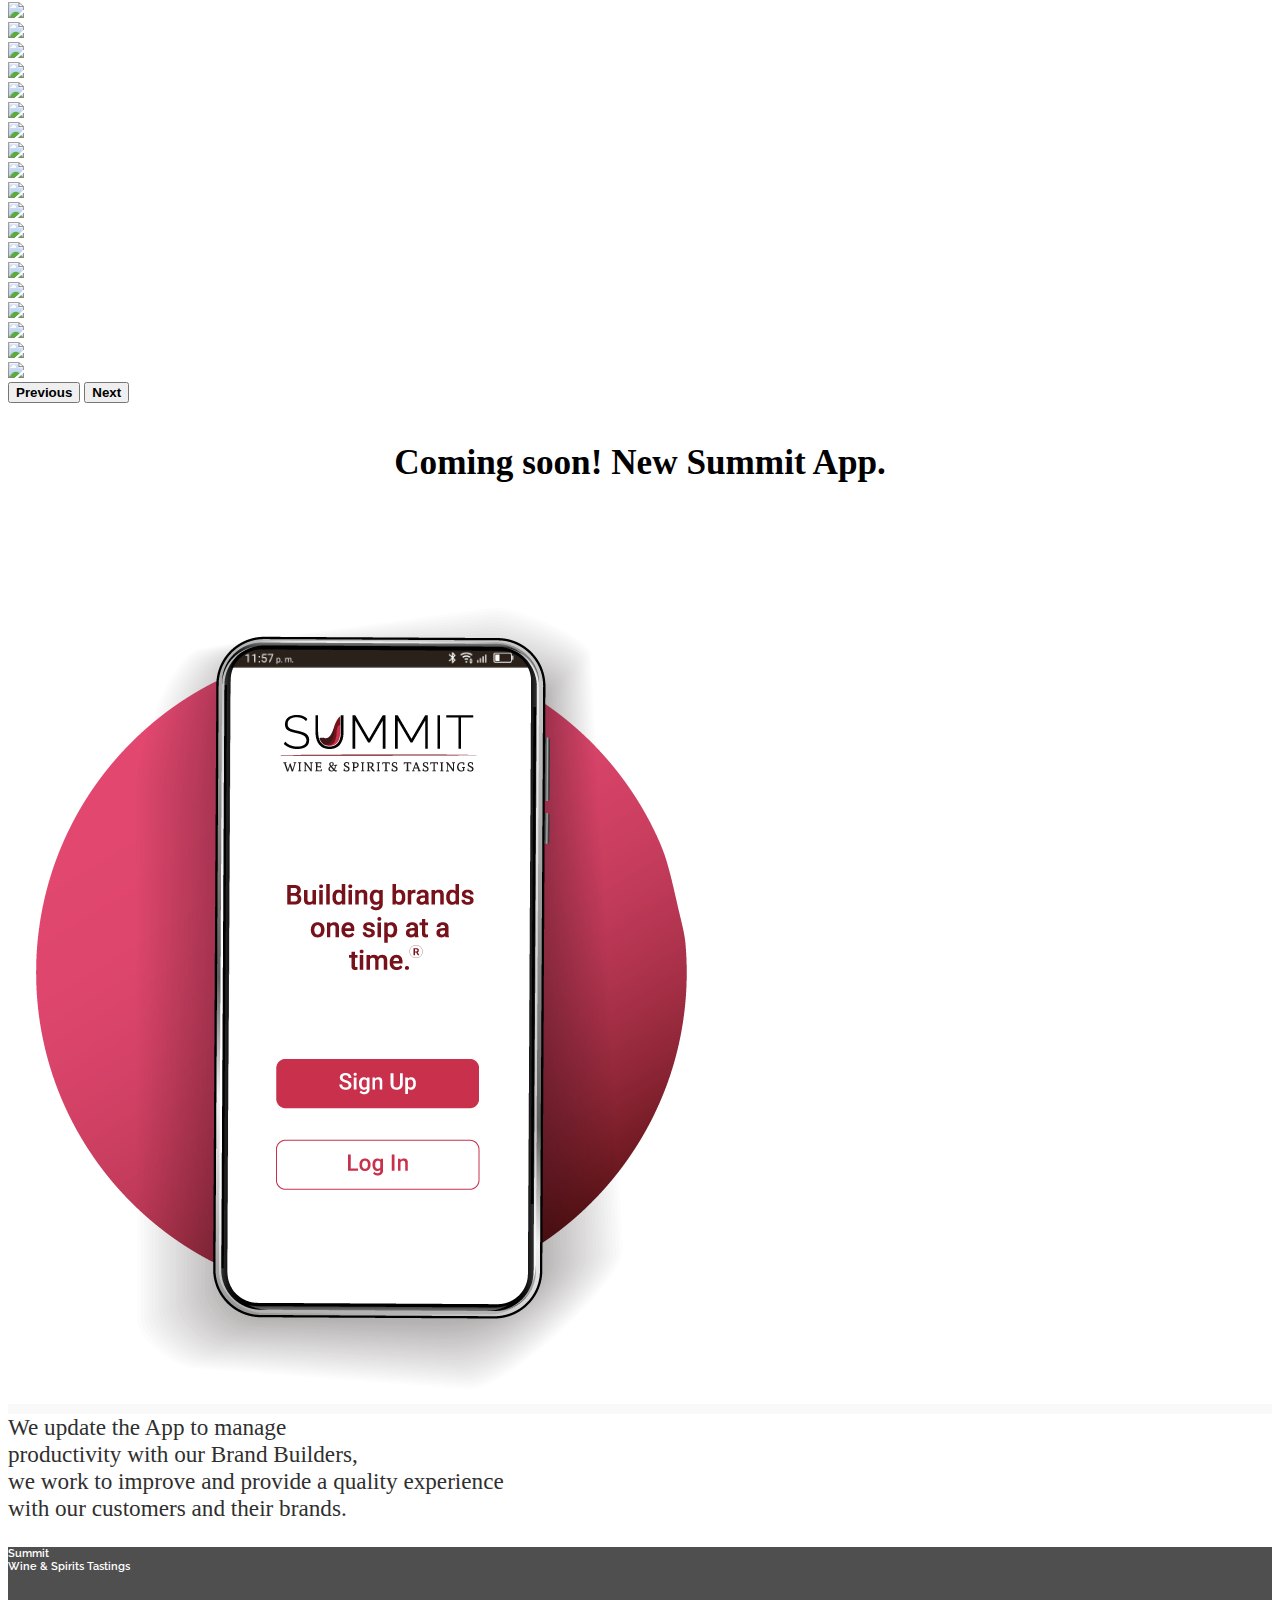
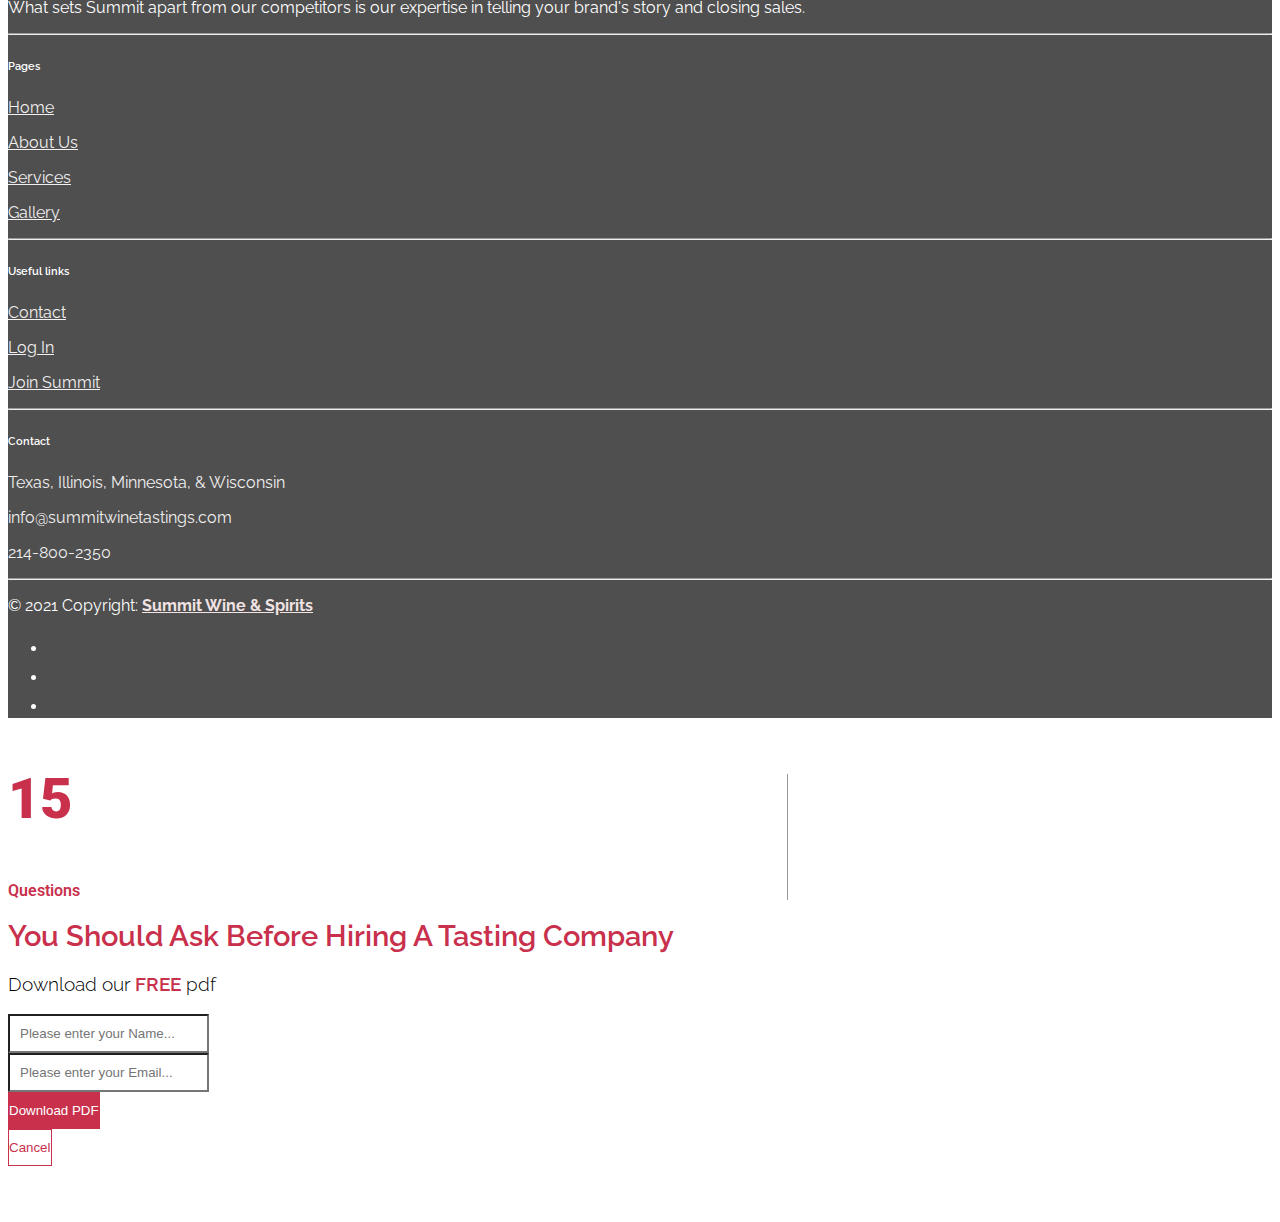
==== commit 549329c2: "To-do list changes" ====
--- a/index.html
+++ b/index.html
@@ -120,7 +120,7 @@
   </div>
 </div>
 
-<div class="container-fluid mt-20" id="title2">
+<div class="container-fluid mt-20" id="title2" style="background-color: #F7F0F0;">
   <div class="row my-5">
     <div class="col-md-12 mx-auto p-0">
       <div class="col-md-9 mx-auto p-0">
@@ -132,7 +132,7 @@
             </div>
             <div class="col-md-4">
               <img src="Img/costumers.svg" class="img-fluid rounded-center" style="height: 180px" alt="...">
-              <h4 class="font-weight-bold my-4" style="color: black;">More Costumers</h4>
+              <h4 class="font-weight-bold my-4" style="color: black;">More Customers</h4>
             </div>
             <div class="col-md-4">
               <img src="Img/sales.svg" class="img-fluid rounded-center" style="height: 180px" alt="...">
@@ -164,7 +164,7 @@
                       marketing strategy that will make your brand stand out from the competition.</span></p>
                 <p class="card-text" id="text2" style="color: grey;">*Data from Survey with 80 respondents in US, 2021.</p>
                 <div class="d-md-block d-sm-none text-end">
-                  <a href="contact.html" class="btn btn-secondary p-3" role="button">SCHEDULE A CALL</a>
+                  <a href="contact.html" class="btn btn-primary p-3" role="button">SCHEDULE A CALL</a>
                 </div>
 
               </div>
@@ -176,15 +176,15 @@
   </div>
 </div>
 <!--Title 2-->
-<div class="container-fluid mt-20" id="title2" style="background-color: #A83E51;">
+<div class="container-fluid mt-20" id="title2" style="background-color: #E2D7D7;">
   <div class="row my-5">
     <div class="col-md-12 mx-auto p-0">
       <div class="col-md-9 mx-auto p-0">
-        <h3 class="title" style="color: white;">Summit's High-Quality Promises</h3>
+        <h3 class="title" style="color: black;">Summit's High-Quality Promises</h3>
         <p id="text3" mt-3>Summit has conducted over 12,000 wine and spirits tastings since 2010. We believe our customers deserve a high return on their investment in tastings. We do our best to deliver that through Summit's High-Quality Promises.
-          <a href="contact.html" class="link-light">Learn More</a></p>
+          <a href="contact.html" class="link-dark">Learn More</a></p>
         <section class="text-center my-5">
-          <div class="row">
+          <div class="row" id="high">
             <div class="col-md-4">
               <img src="Img/icon_1.svg" class="img-fluid rounded-center" style="height: 240px" alt="...">
               <h4 class="font-weight-bold my-4">Knowledgeable wine<br>& spirits lovers</h4>
@@ -396,8 +396,7 @@
               <div class="card-body">
                 <p class="card-text" id="text5">We update the App to manage<br> productivity with our Brand Builders,<br> we work to improve and provide a quality experience<br> with our customers and their brands.</p>
                 <div class="d-md-block d-sm-none text-end">
-                  <a href="contact.html" class="btn btn-primary p-3 sm-txt" id="boton3" role="button">SCHEDULE A CALL</a>
-                </div>
+                  
 
               </div>
             </div>
@@ -499,7 +498,7 @@
 
         <!--Copyright-->
         <p class="text-center text-md-left" style="color: #FFFFFF;">© 2021 Copyright:
-          <a href="https://mdbootstrap.com/">
+          <a href="https://mdbootstrap.com/" style="color: rgb(241, 227, 227);">
             <strong> Summit Wine & Spirits</strong>
           </a>
         </p>
--- a/style.css
+++ b/style.css
@@ -216,7 +216,7 @@
 h4 {
     font-weight: 500;
     margin-top: 40px;
-    color: white;
+    color: black;
 }
 
 h5 {
@@ -231,9 +231,9 @@
 
 .btn-primary {
     font-family: Roboto, -apple-system, BlinkMacSystemFont, 'Segoe UI', Roboto, Oxygen, Ubuntu, Cantarell, 'Open Sans', 'Helvetica Neue', sans-serif;
-    font-weight: 700;
-    color: #A83E51;
-    background: #EFDDDD;
+    font-weight: 500;
+    color: #ffffff;
+    background: #A83E51;
     border: 2px solid #A83E51;
     letter-spacing: 0.05em;
     margin-top: 40px;
@@ -249,9 +249,9 @@
     font-family: Roboto, -apple-system, BlinkMacSystemFont, 'Segoe UI', Roboto, Oxygen, Ubuntu, Cantarell, 'Open Sans', 'Helvetica Neue', sans-serif;
     font-size: calc(0.75rem + 0.8vw);
     font-weight: 600;
-    color: #ffffff;
-    background:#A83E51;
-    border: 2px solid #EFDDDD;
+    color: #A83E51;
+    background:#EFDDDD;
+    border: 2px solid #A83E51;
     letter-spacing: 0.05em;
     margin-top: 40px;
     font-size: calc(0.75rem + 0.8vw);
@@ -308,7 +308,7 @@
     margin-top: 40px;
     margin-bottom: 40px;
     text-align: center;
-    color: white;
+    color: black;
 
 }
 
@@ -407,4 +407,8 @@
 
 #boton3{
     align-items: flex-start;
+}
+
+#title2{
+    margin-top: -3rem;
 }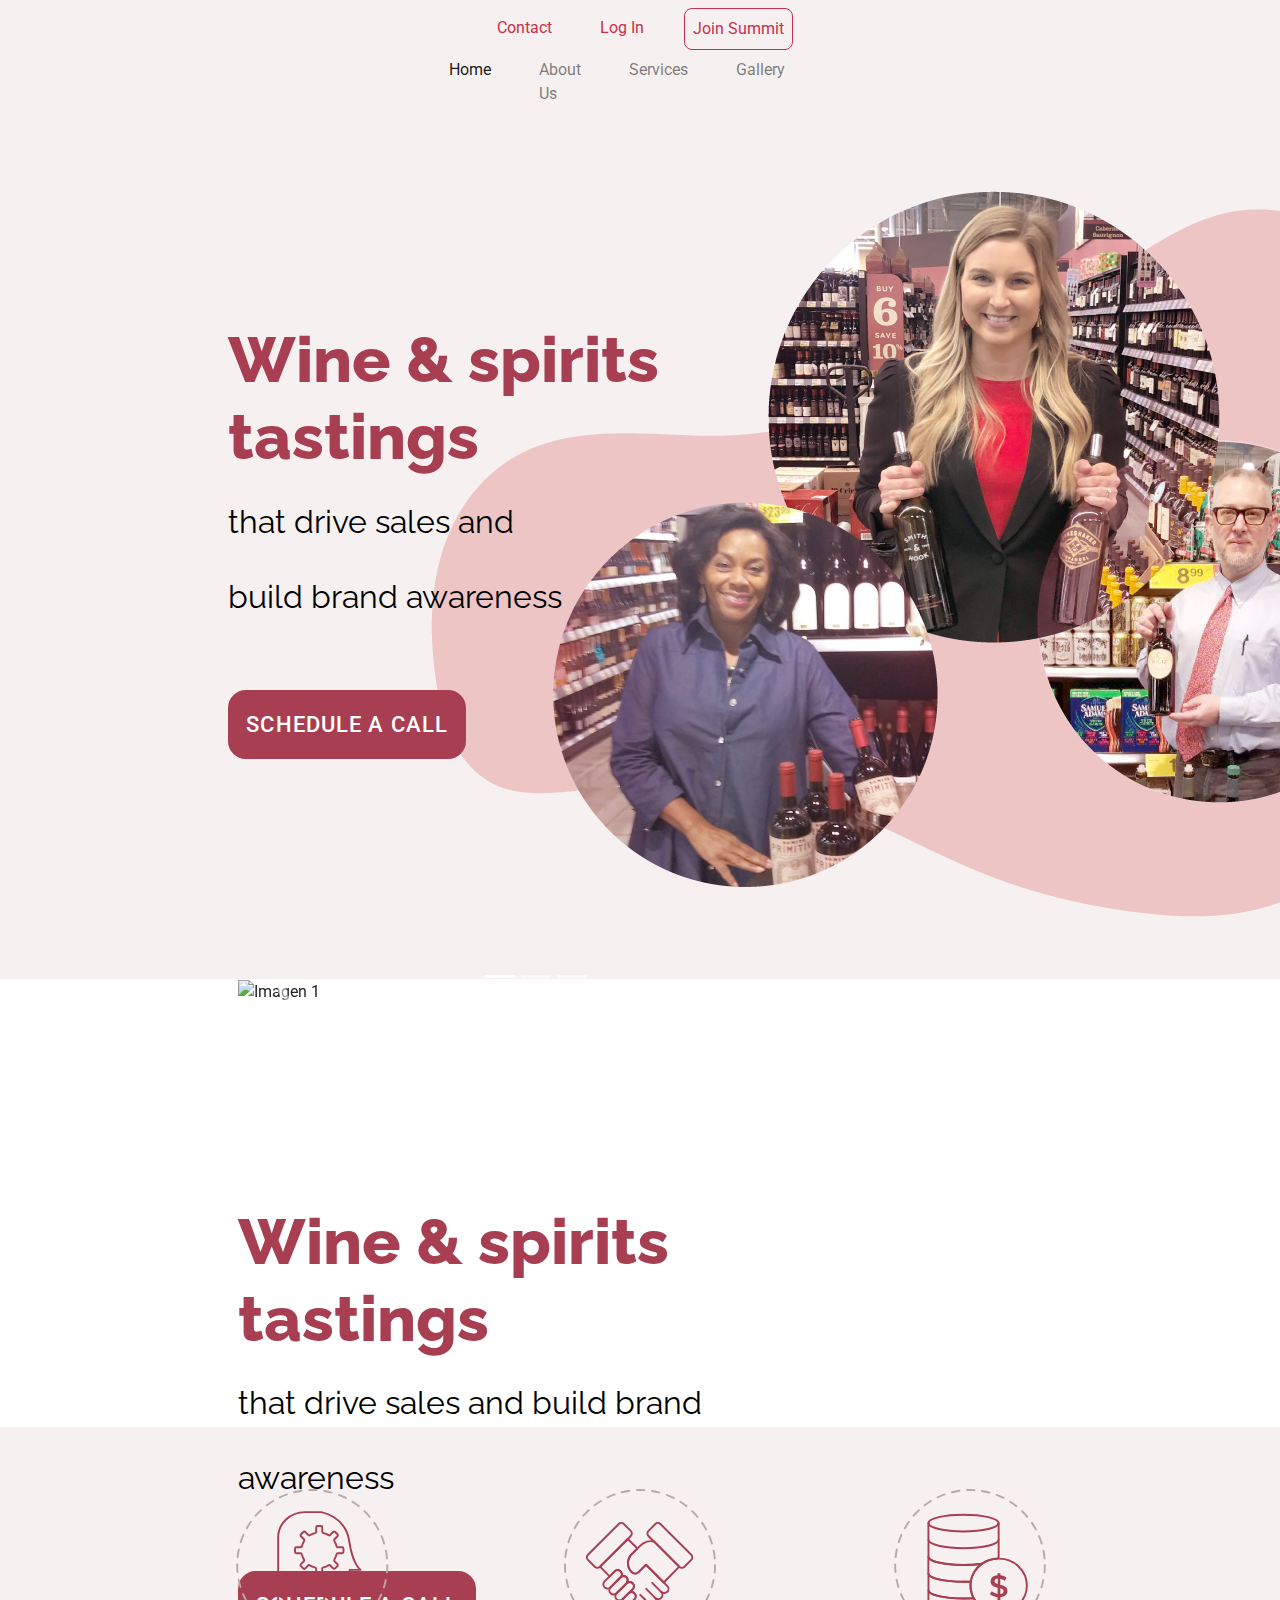
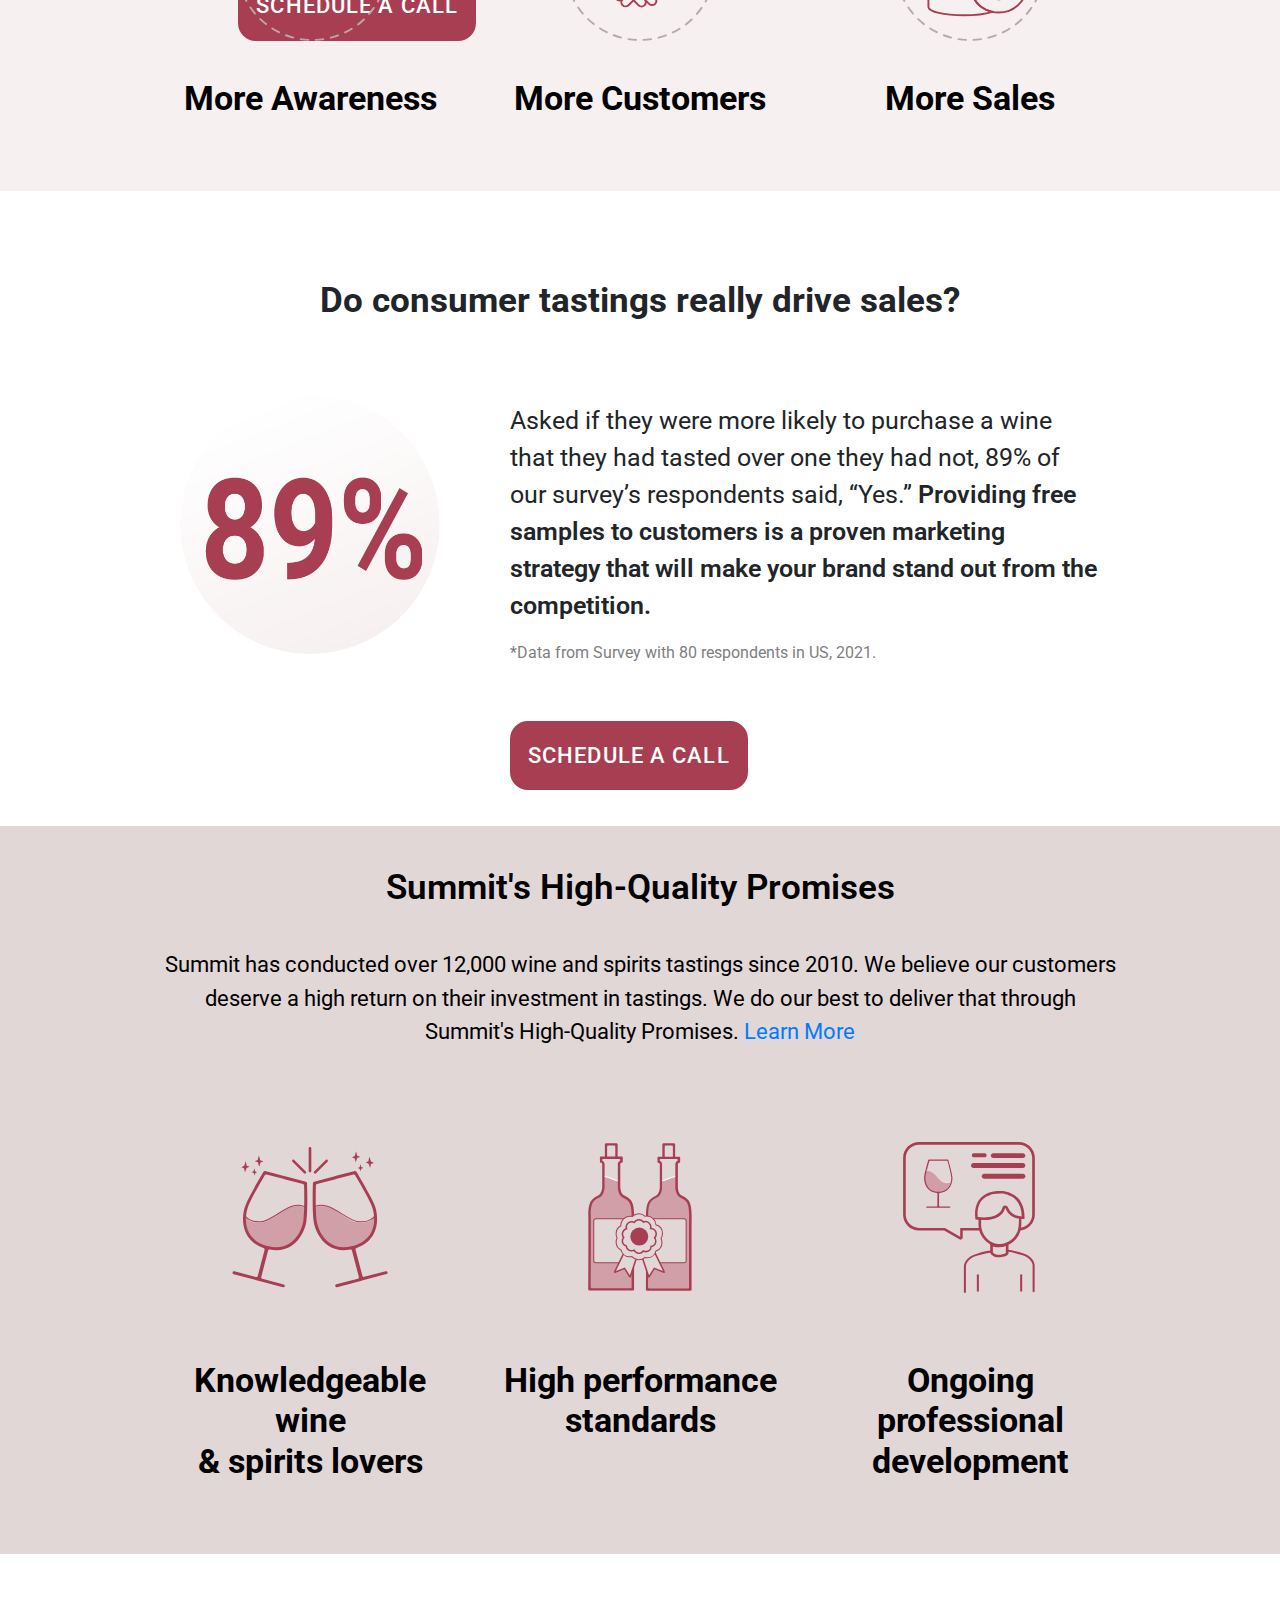
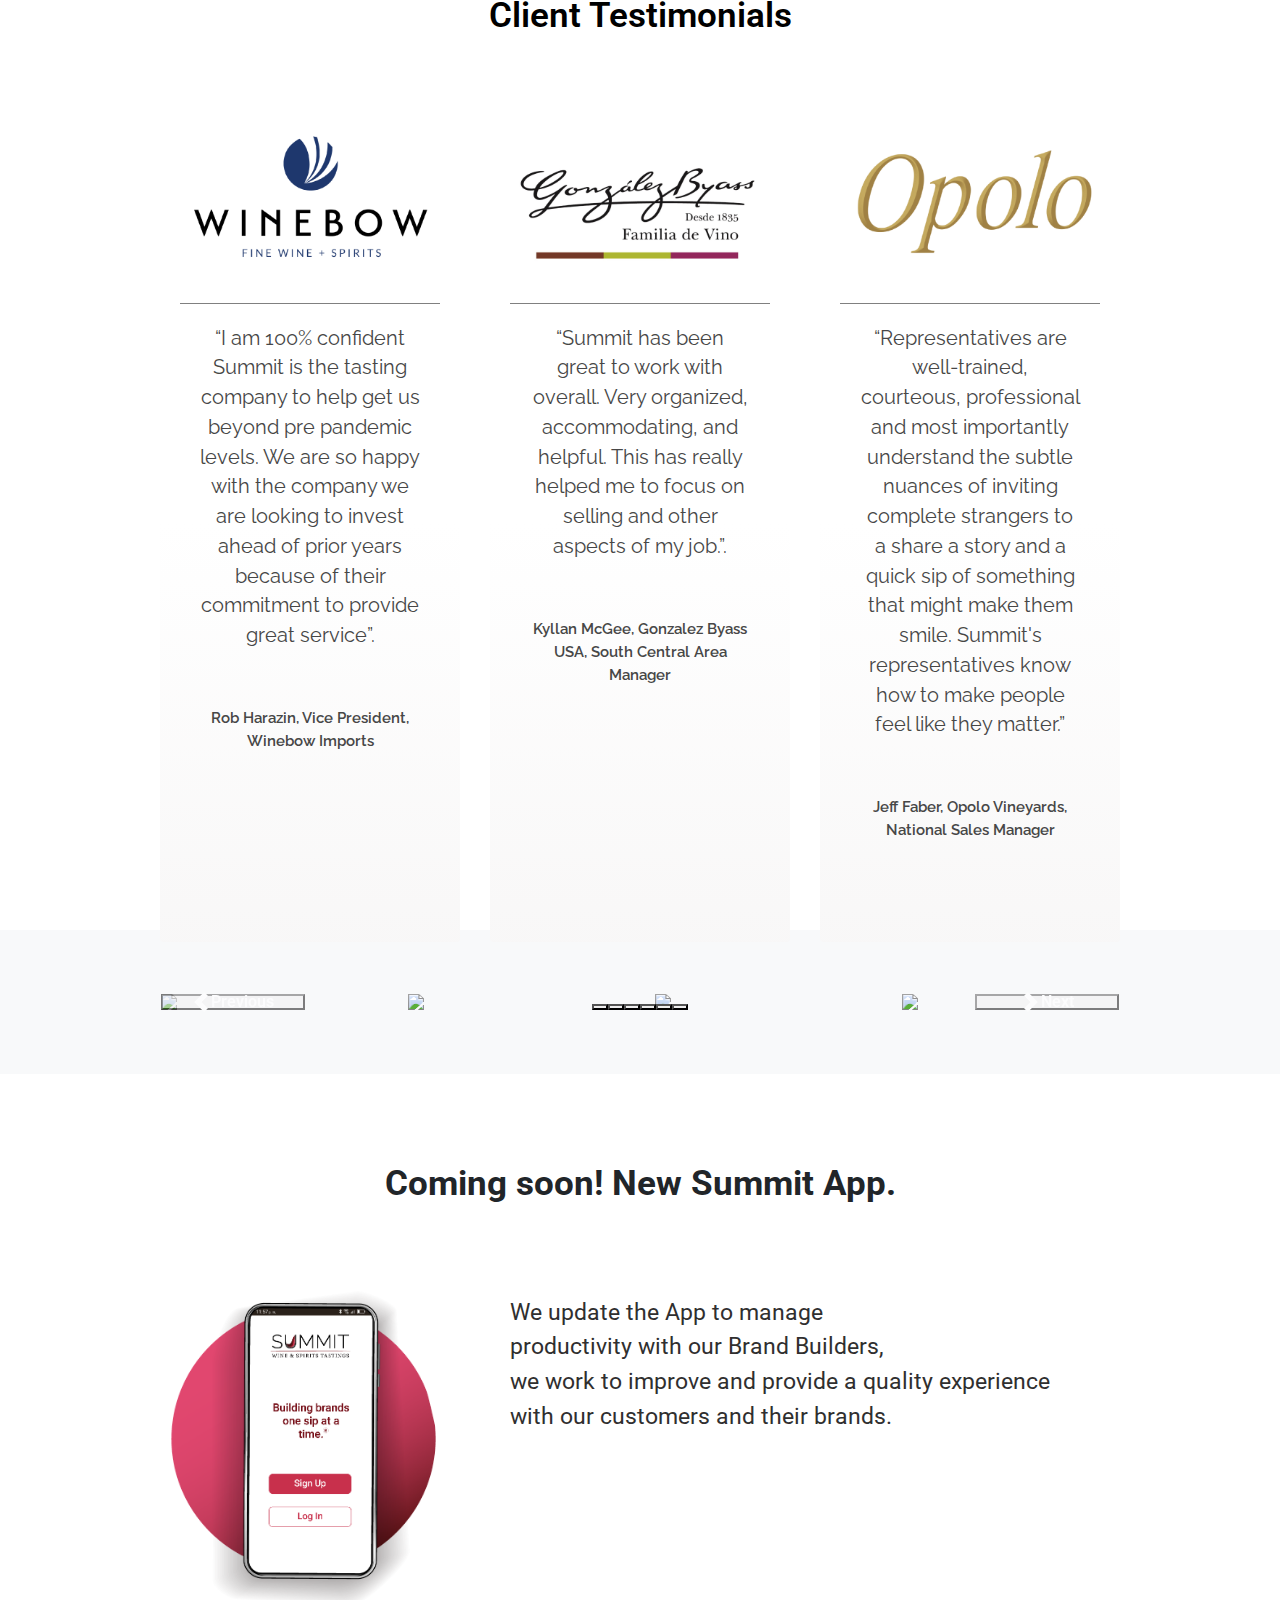
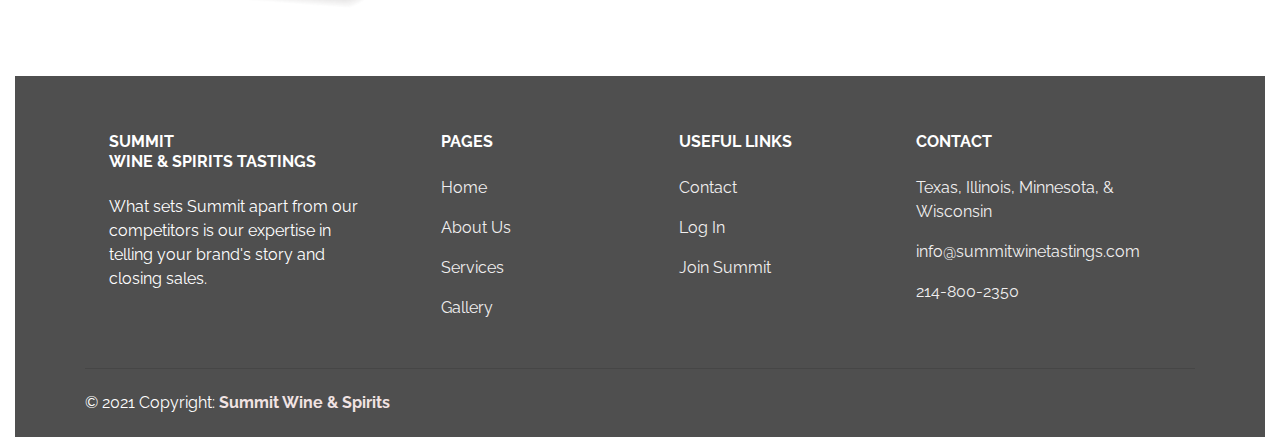
==== commit b300a66a: "Cambio el Hero Image a Carousel" ====
--- a/index.html
+++ b/index.html
@@ -13,6 +13,7 @@
   <link href="https://fonts.googleapis.com/css2?family=Roboto:ital,wght@0,100;0,300;0,400;0,500;0,700;0,900;1,100;1,300;1,400;1,500;1,700;1,900&display=swap" rel="stylesheet">
   <link href="https://fonts.googleapis.com/css2?family=Raleway:ital,wght@0,100;0,300;0,400;0,500;0,600;0,700;0,800;0,900;1,100;1,200;1,300;1,400;1,500;1,600;1,700;1,800;1,900&family=Roboto:ital,wght@0,100;0,300;0,400;0,500;0,700;0,900;1,100;1,300;1,400;1,500;1,700;1,900&display=swap" rel="stylesheet">
   <!-- Bootstrap CSS -->
+  <link rel="stylesheet" href="https://stackpath.bootstrapcdn.com/bootstrap/4.5.2/css/bootstrap.min.css">
   <link href="https://cdn.jsdelivr.net/npm/bootstrap@5.1.0/dist/css/bootstrap.min.css" rel="stylesheet" integrity="sha384-KyZXEAg3QhqLMpG8r+8fhAXLRk2vvoC2f3B09zVXn8CA5QIVfZOJ3BCsw2P0p/We" crossorigin="anonymous">
   <script src="https://kit.fontawesome.com/3a8e64ac0b.js" crossorigin="anonymous"></script>
   <!-- Style CSS -->
@@ -118,9 +119,56 @@
       <a href="contact.html" class="btn btn-primary p-3 sm-txt" role="button">SCHEDULE A CALL</a>
     </div>
   </div>
-</div>
-
-<div class="container-fluid mt-20" id="title2" style="background-color: #F7F0F0;">
+
+
+<div class="container-fluid">
+  <div id="hero-home" class="row jumbotron-fluid" style="height: 400px;">
+      <div class="offset-md-2 col-md-6 col-sm-12 sm-center">
+          <!-- Carrusel de Bootstrap -->
+          <div id="myCarousel" class="carousel slide" data-ride="carousel">
+              <!-- Indicadores -->
+              <ol class="carousel-indicators">
+                  <li data-target="#myCarousel" data-slide-to="0" class="active"></li>
+                  <li data-target="#myCarousel" data-slide-to="1"></li>
+                  <li data-target="#myCarousel" data-slide-to="2"></li>
+              </ol>
+              <!-- Imágenes del carrusel -->
+              <div class="carousel-inner">
+                  <!-- Primera imagen del carrusel -->
+                  <div class="carousel-item active">
+                      <img src="imagen1.jpg" alt="Imagen 1">
+                  </div>
+                  <!-- Segunda imagen del carrusel -->
+                  <div class="carousel-item">
+                      <img src="imagen2.jpg" alt="Imagen 2">
+                  </div>
+                  <!-- Tercera imagen del carrusel -->
+                  <div class="carousel-item">
+                      <img src="imagen3.jpg" alt="Imagen 3">
+                  </div>
+              </div>
+              <!-- Controles del carrusel -->
+              <a class="carousel-control-prev" href="#myCarousel" role="button" data-slide="prev">
+                  <span class="carousel-control-prev-icon" aria-hidden="true"></span>
+                  <span class="sr-only">Previous</span>
+              </a>
+              <a class="carousel-control-next" href="#myCarousel" role="button" data-slide="next">
+                  <span class="carousel-control-next-icon" aria-hidden="true"></span>
+                  <span class="sr-only">Next</span>
+              </a>
+          </div>
+
+          <div id="hero-text" style="height: auto; width: auto;">
+              <h1>Wine & spirits tastings</h1>
+              <p id="copyText">that drive sales and build brand awareness</p>
+              <a href="contact.html" class="btn btn-primary p-3 sm-txt" role="button">SCHEDULE A CALL</a>
+          </div>
+      </div>
+  </div>
+</div>
+</div>
+
+<div class="container-fluid mt-5" id="title2" style="background-color: #F7F0F0;">
   <div class="row my-5">
     <div class="col-md-12 mx-auto p-0">
       <div class="col-md-9 mx-auto p-0">
@@ -406,9 +454,9 @@
     </div>
   </div>
 </div>
-
-
-
+<script src="https://code.jquery.com/jquery-3.5.1.slim.min.js"></script>
+<script src="https://cdn.jsdelivr.net/npm/@popperjs/core@2.5.3/dist/umd/popper.min.js"></script>
+<script src="https://stackpath.bootstrapcdn.com/bootstrap/4.5.2/js/bootstrap.min.js"></script>
 
 </body>
 <!-- Footer -->
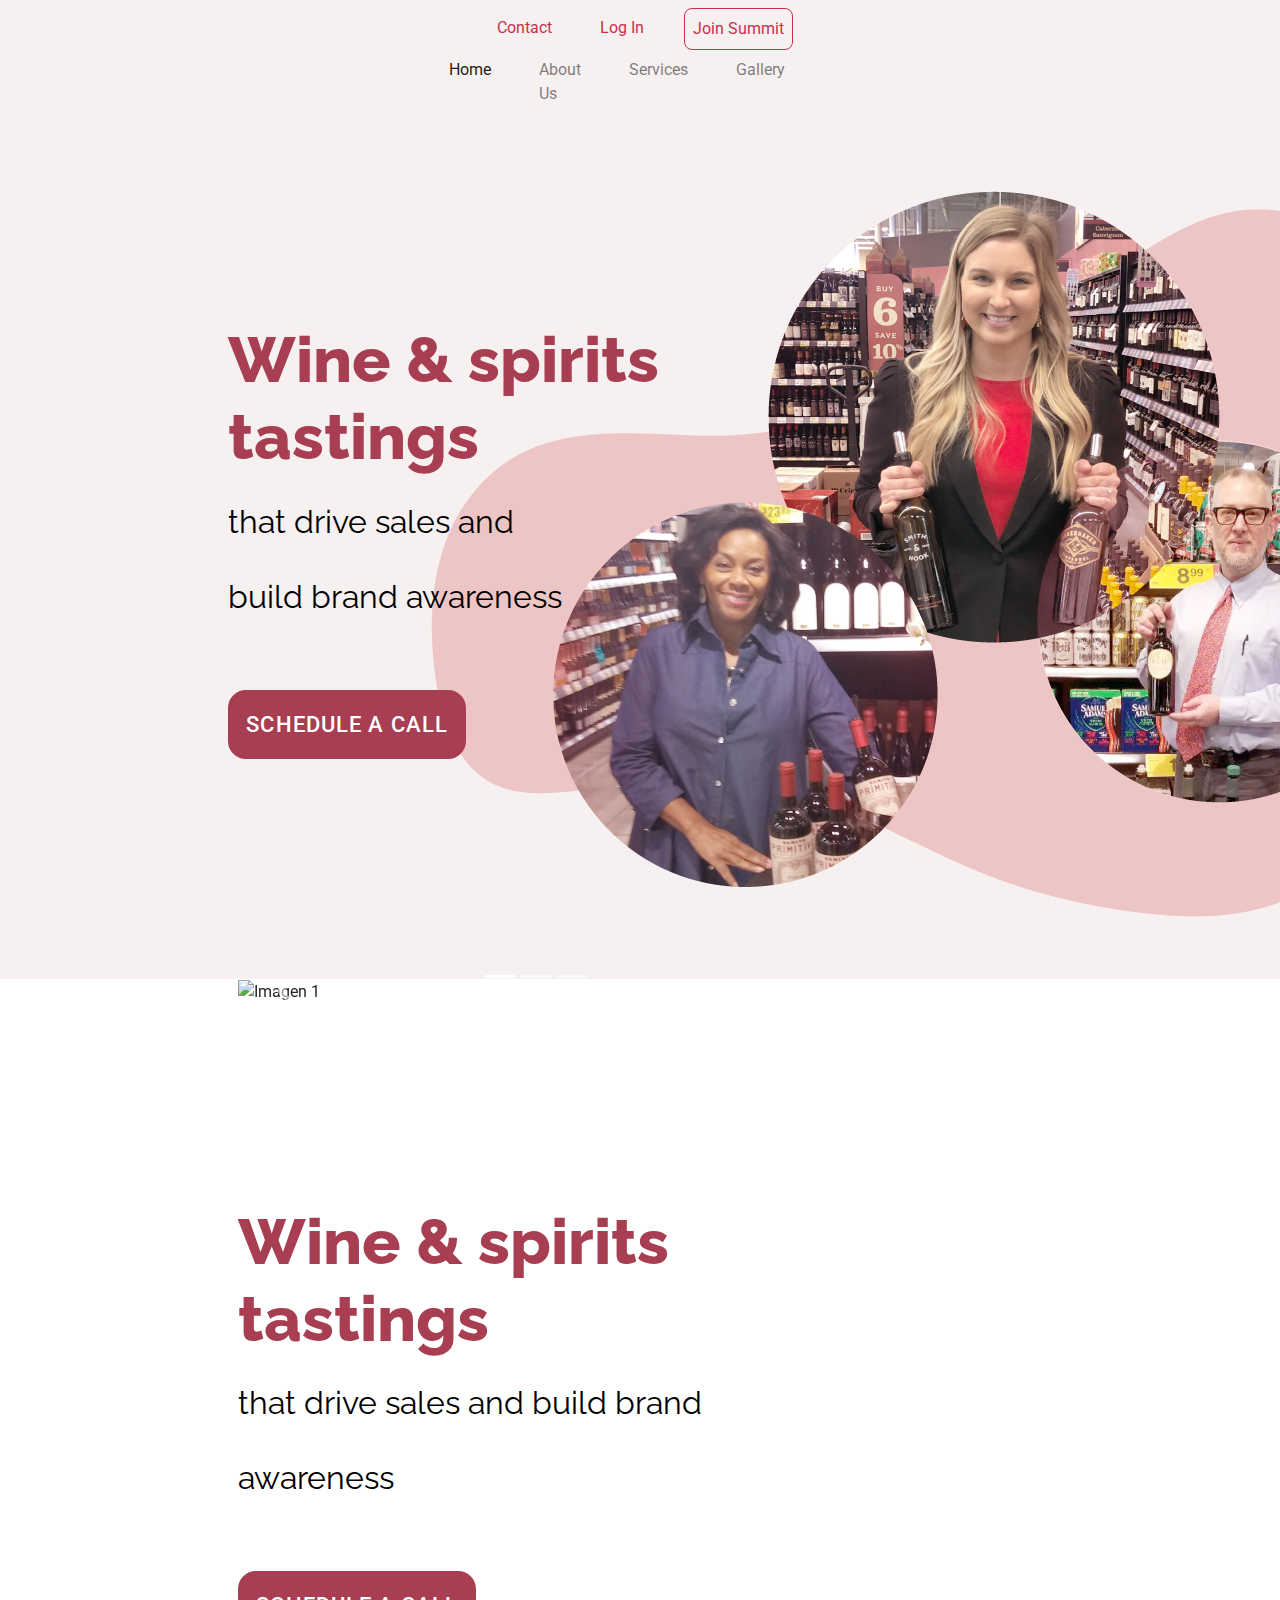
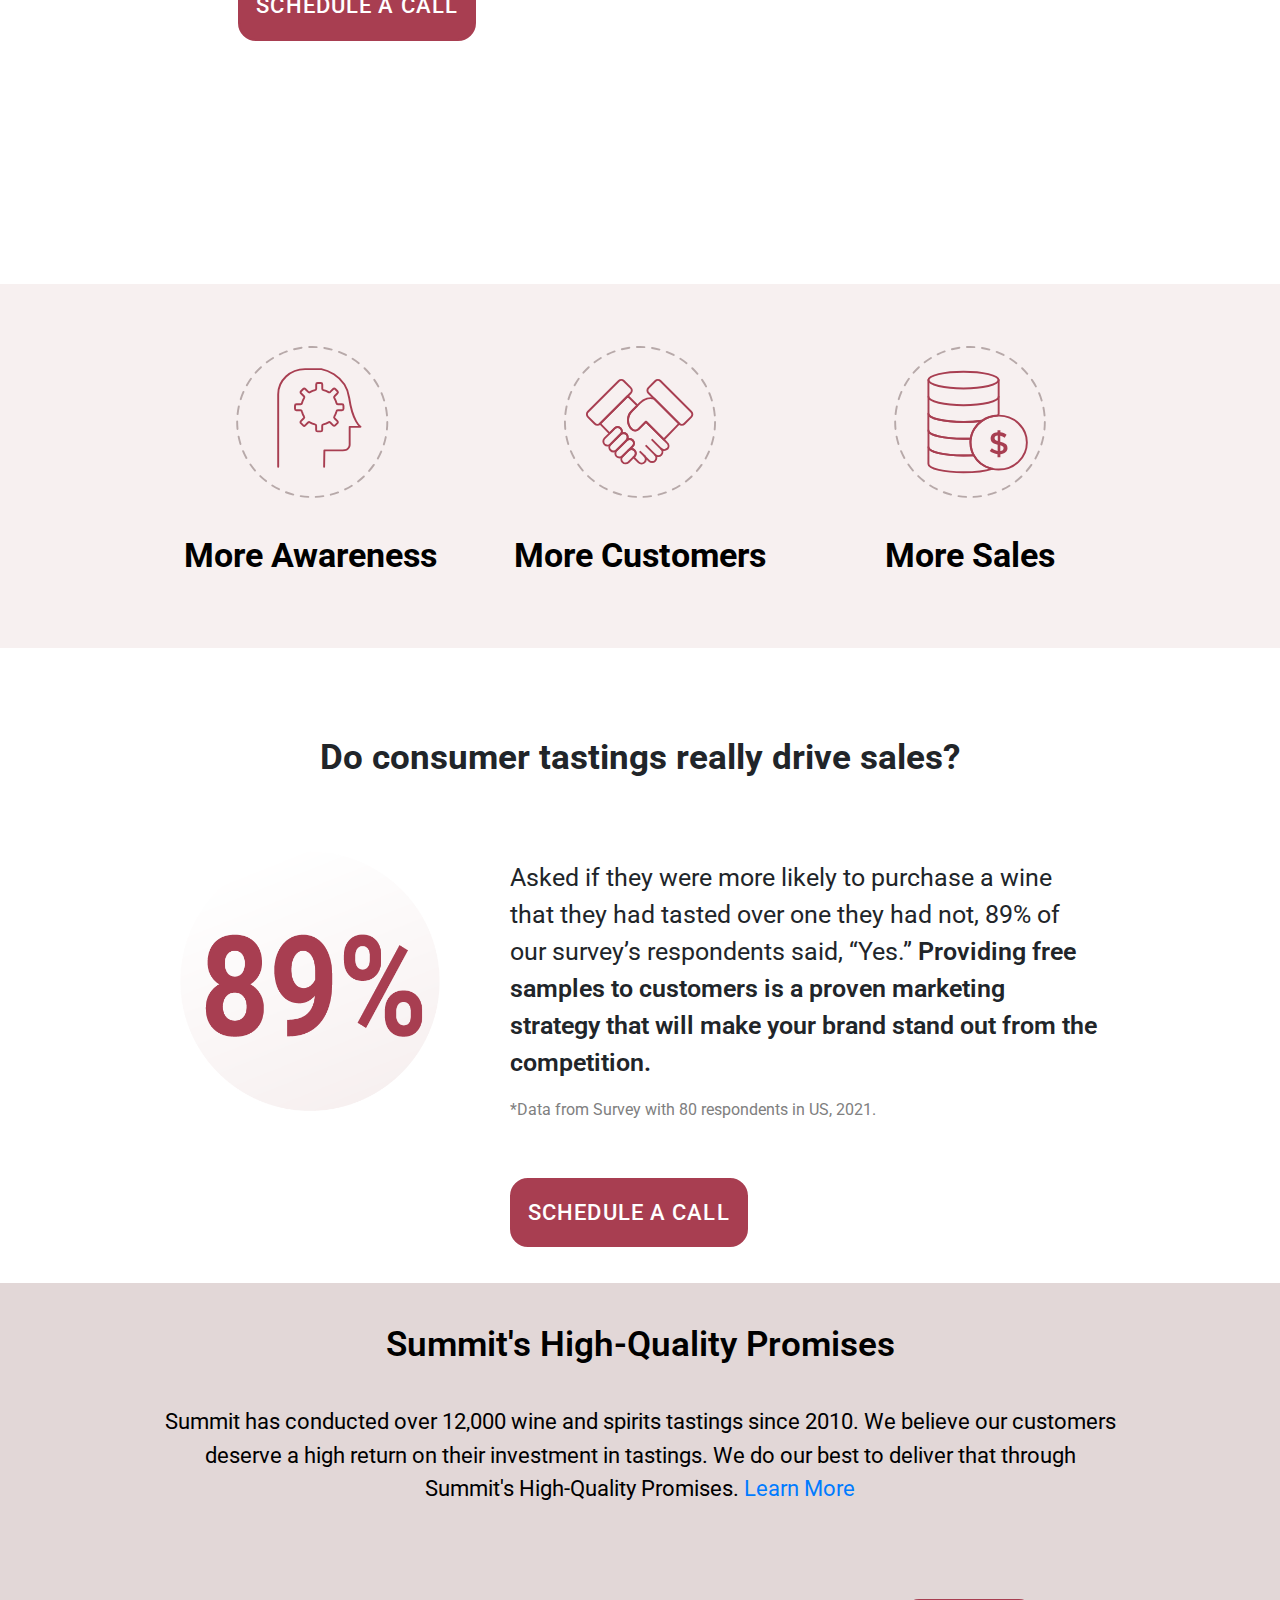
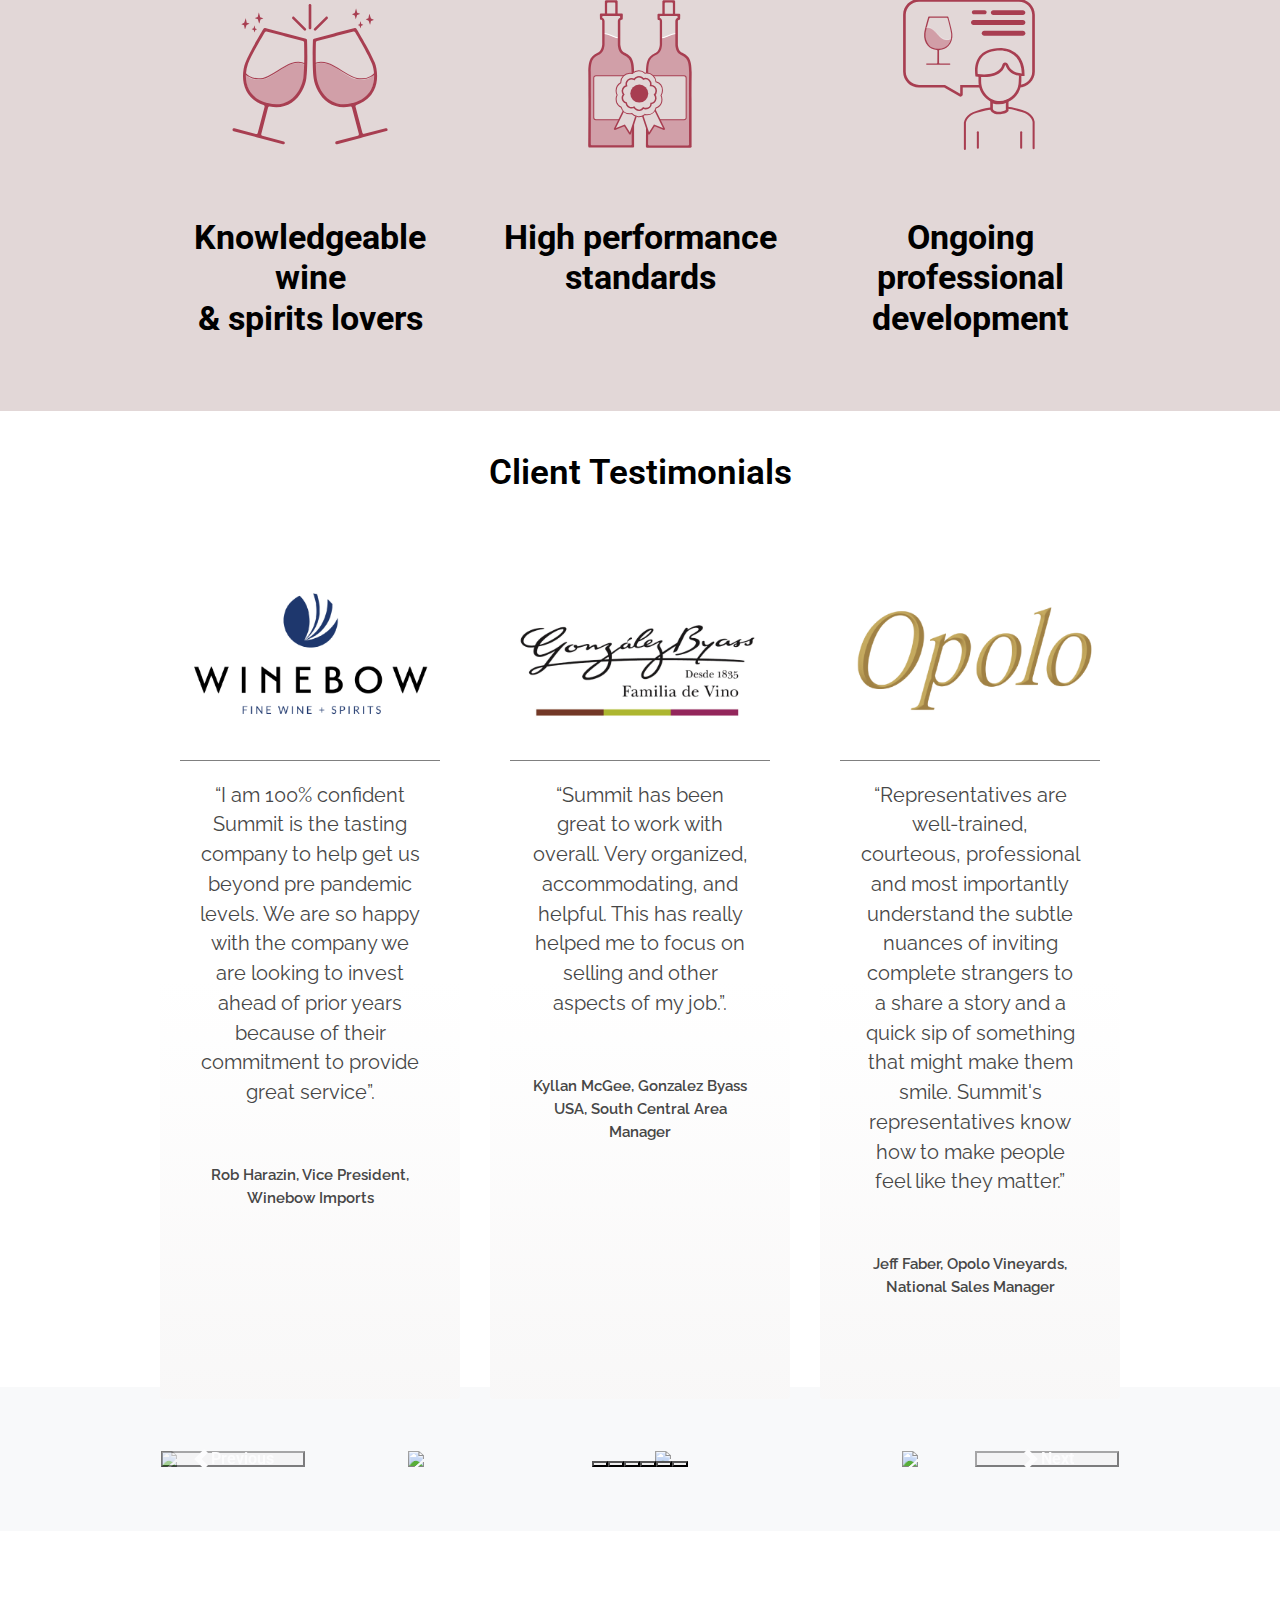
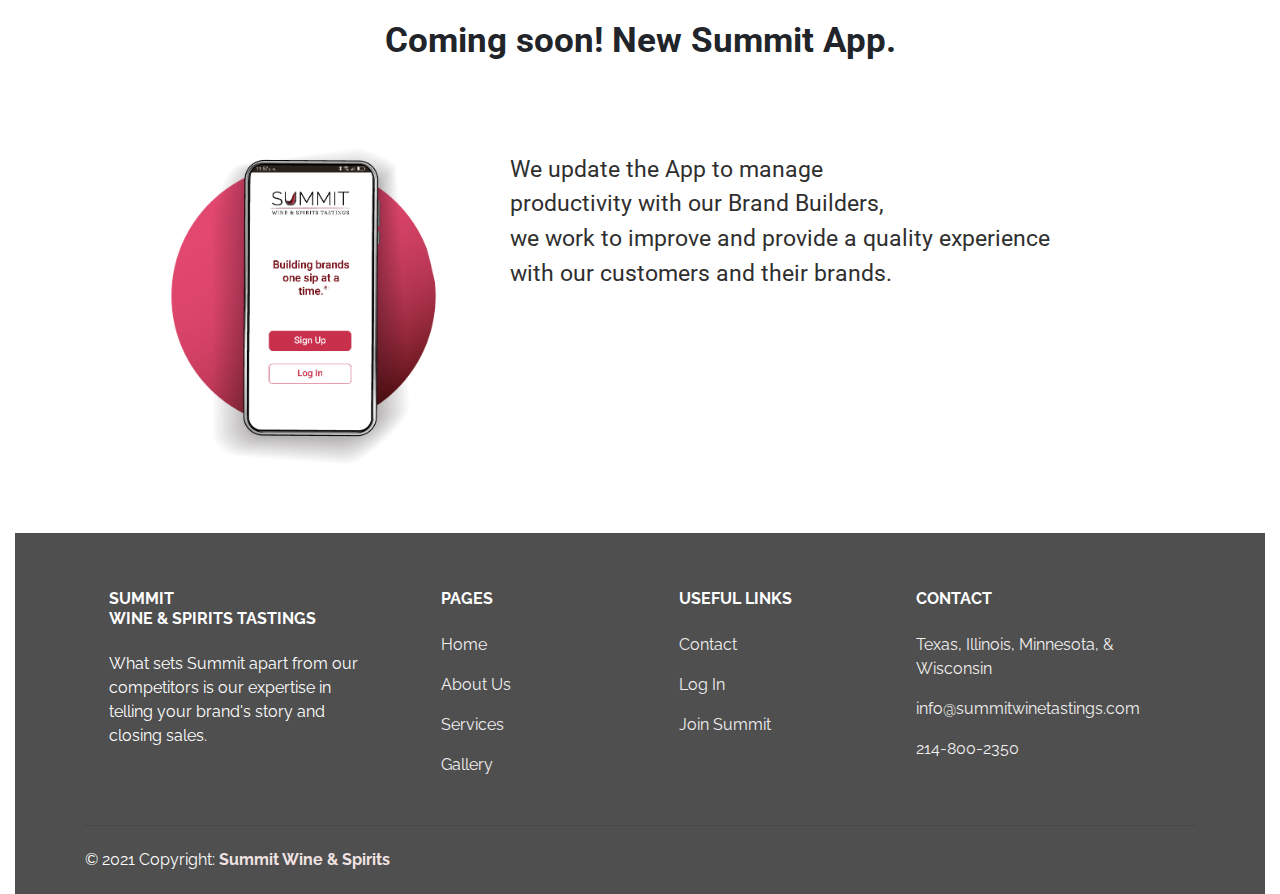
==== commit c9d15e70: "Imagen 1" ====
--- a/index.html
+++ b/index.html
@@ -122,7 +122,7 @@
 
 
 <div class="container-fluid">
-  <div id="hero-home" class="row jumbotron-fluid" style="height: 400px;">
+  <div id="hero-home" class="row jumbotron-fluid" style="height: 857px;">
       <div class="offset-md-2 col-md-6 col-sm-12 sm-center">
           <!-- Carrusel de Bootstrap -->
           <div id="myCarousel" class="carousel slide" data-ride="carousel">
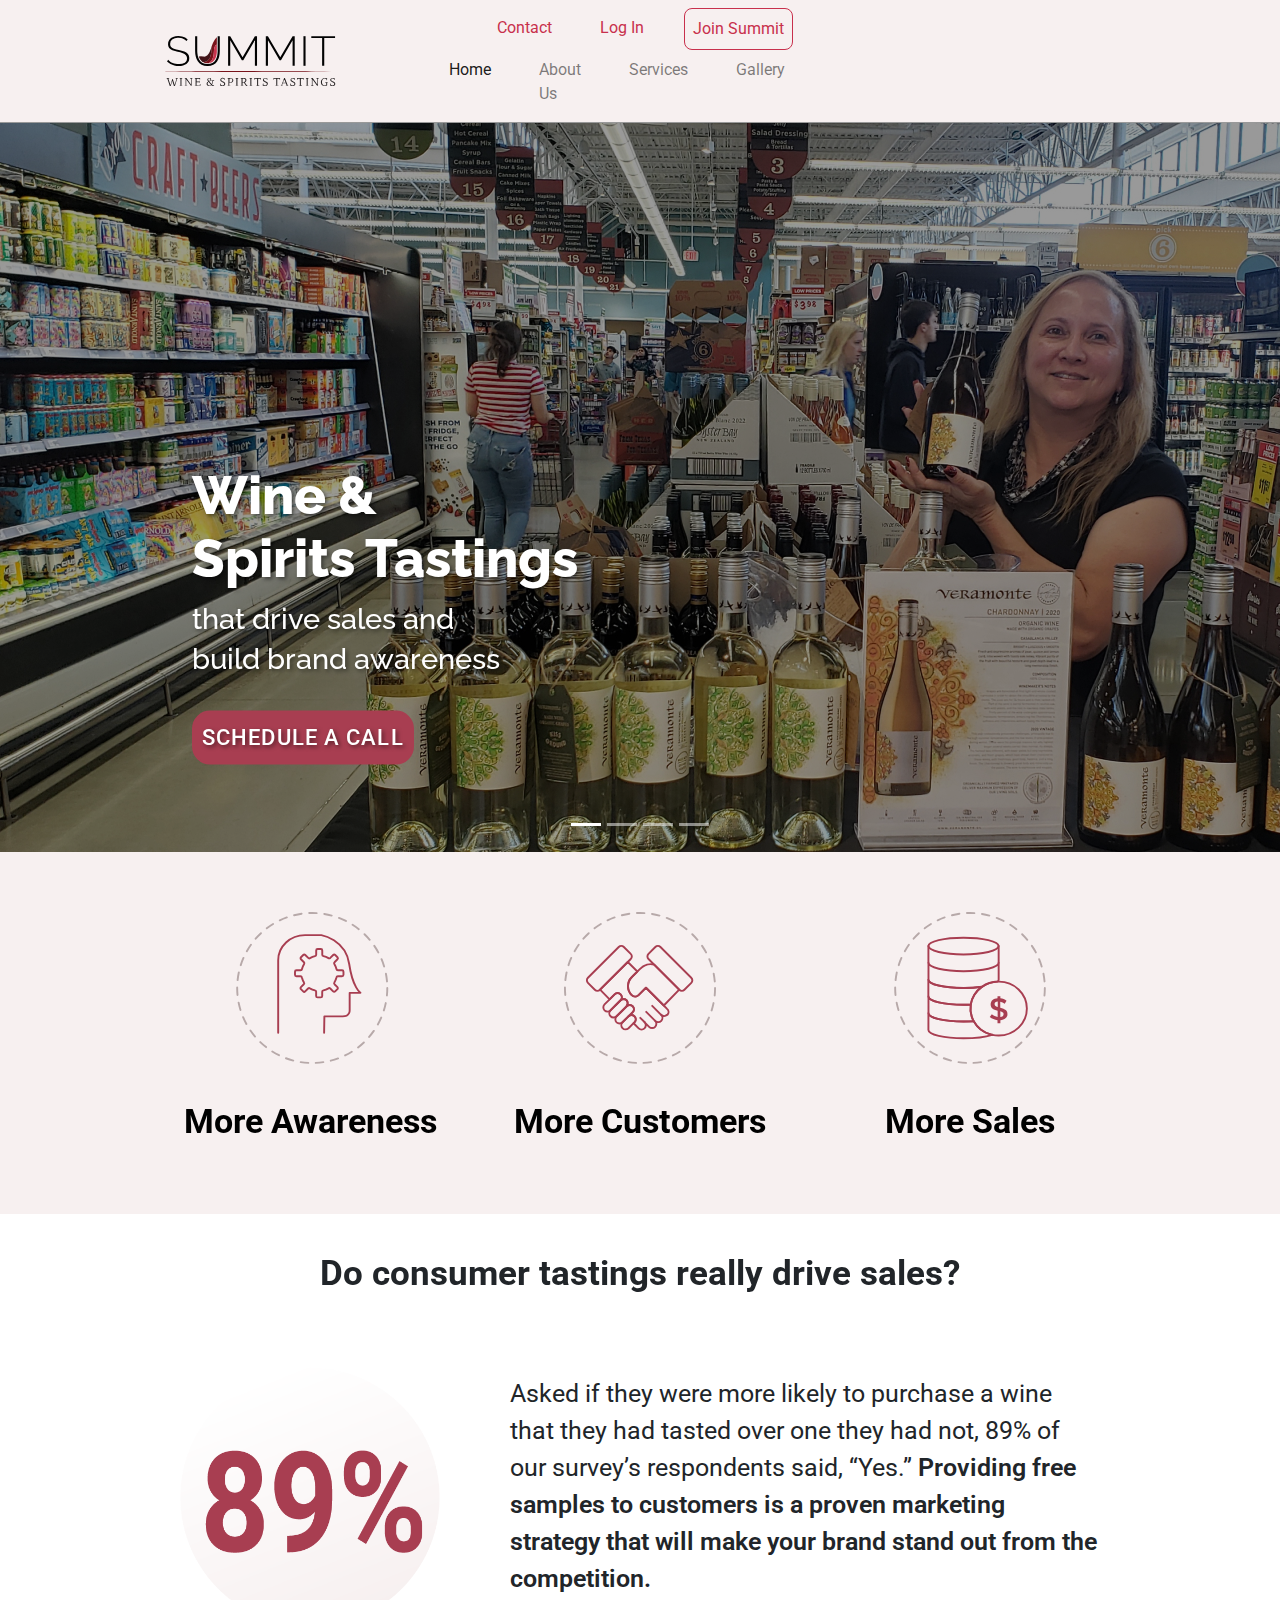
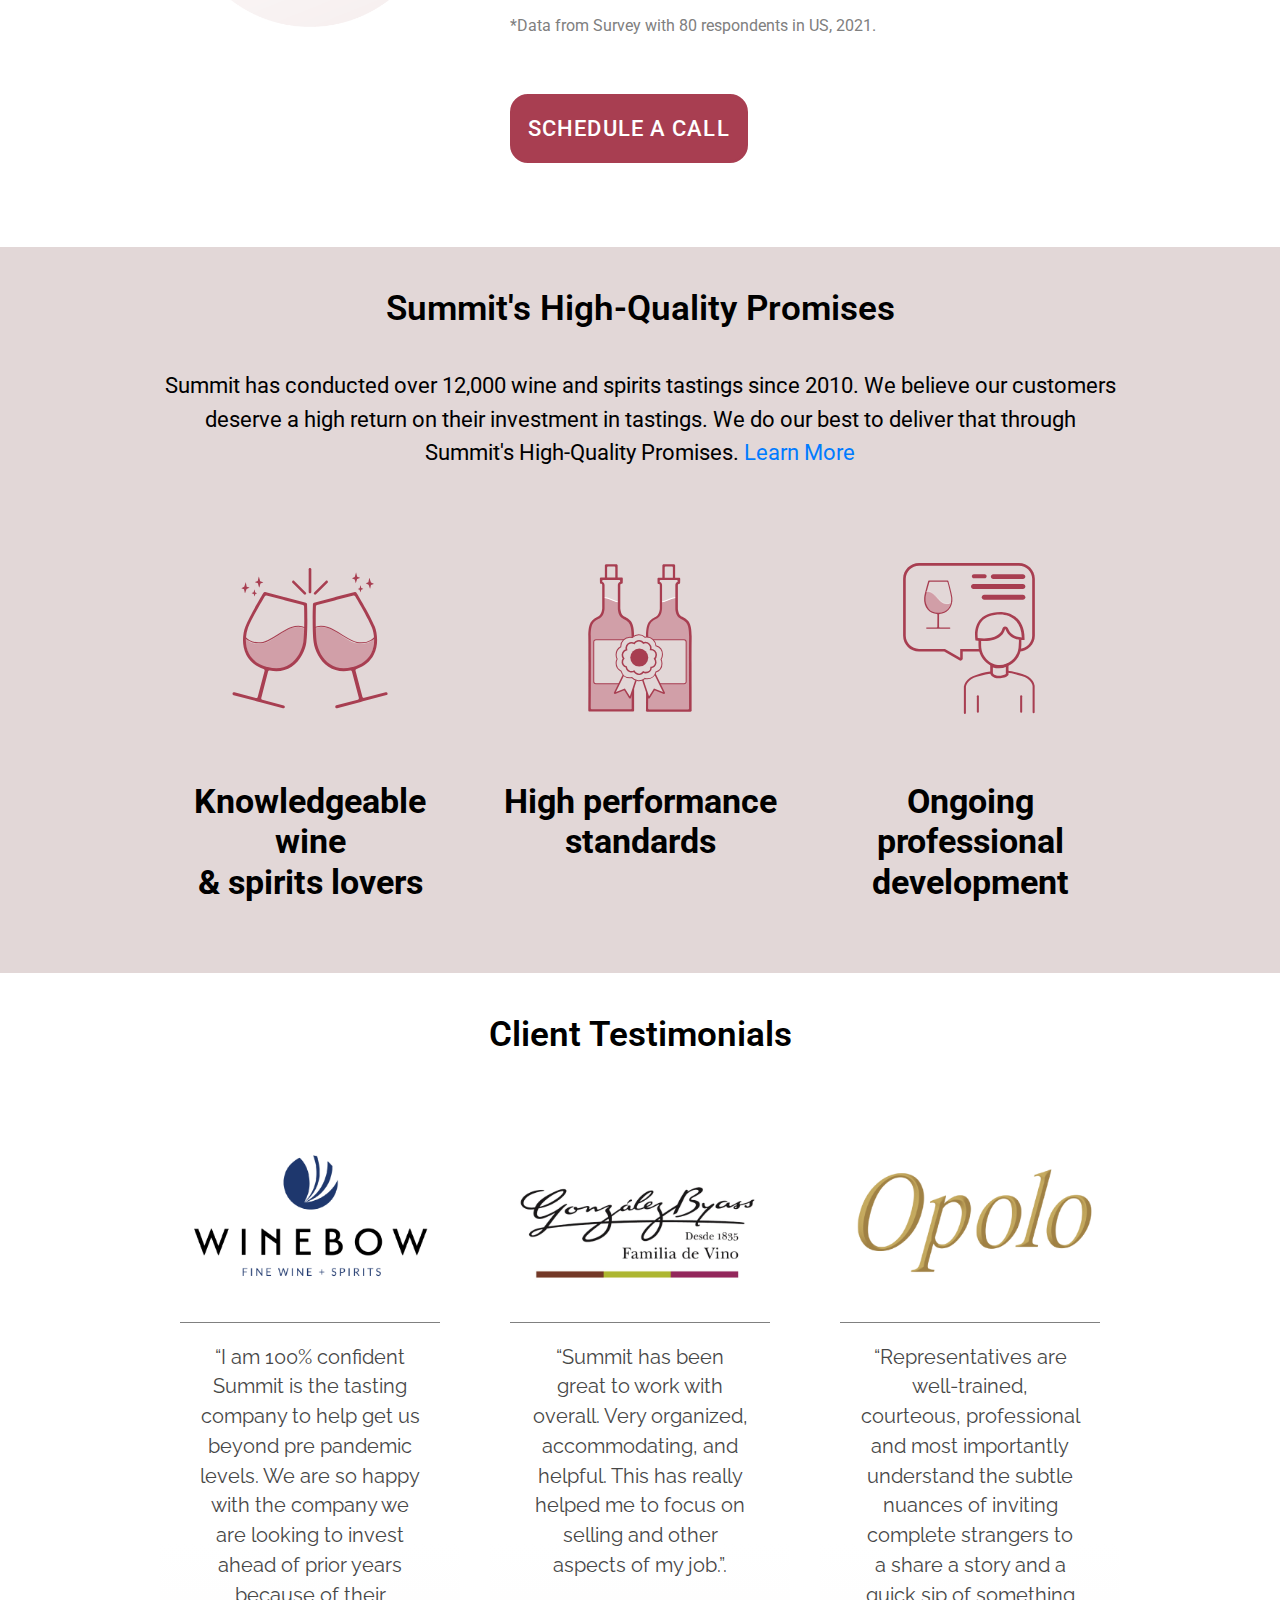
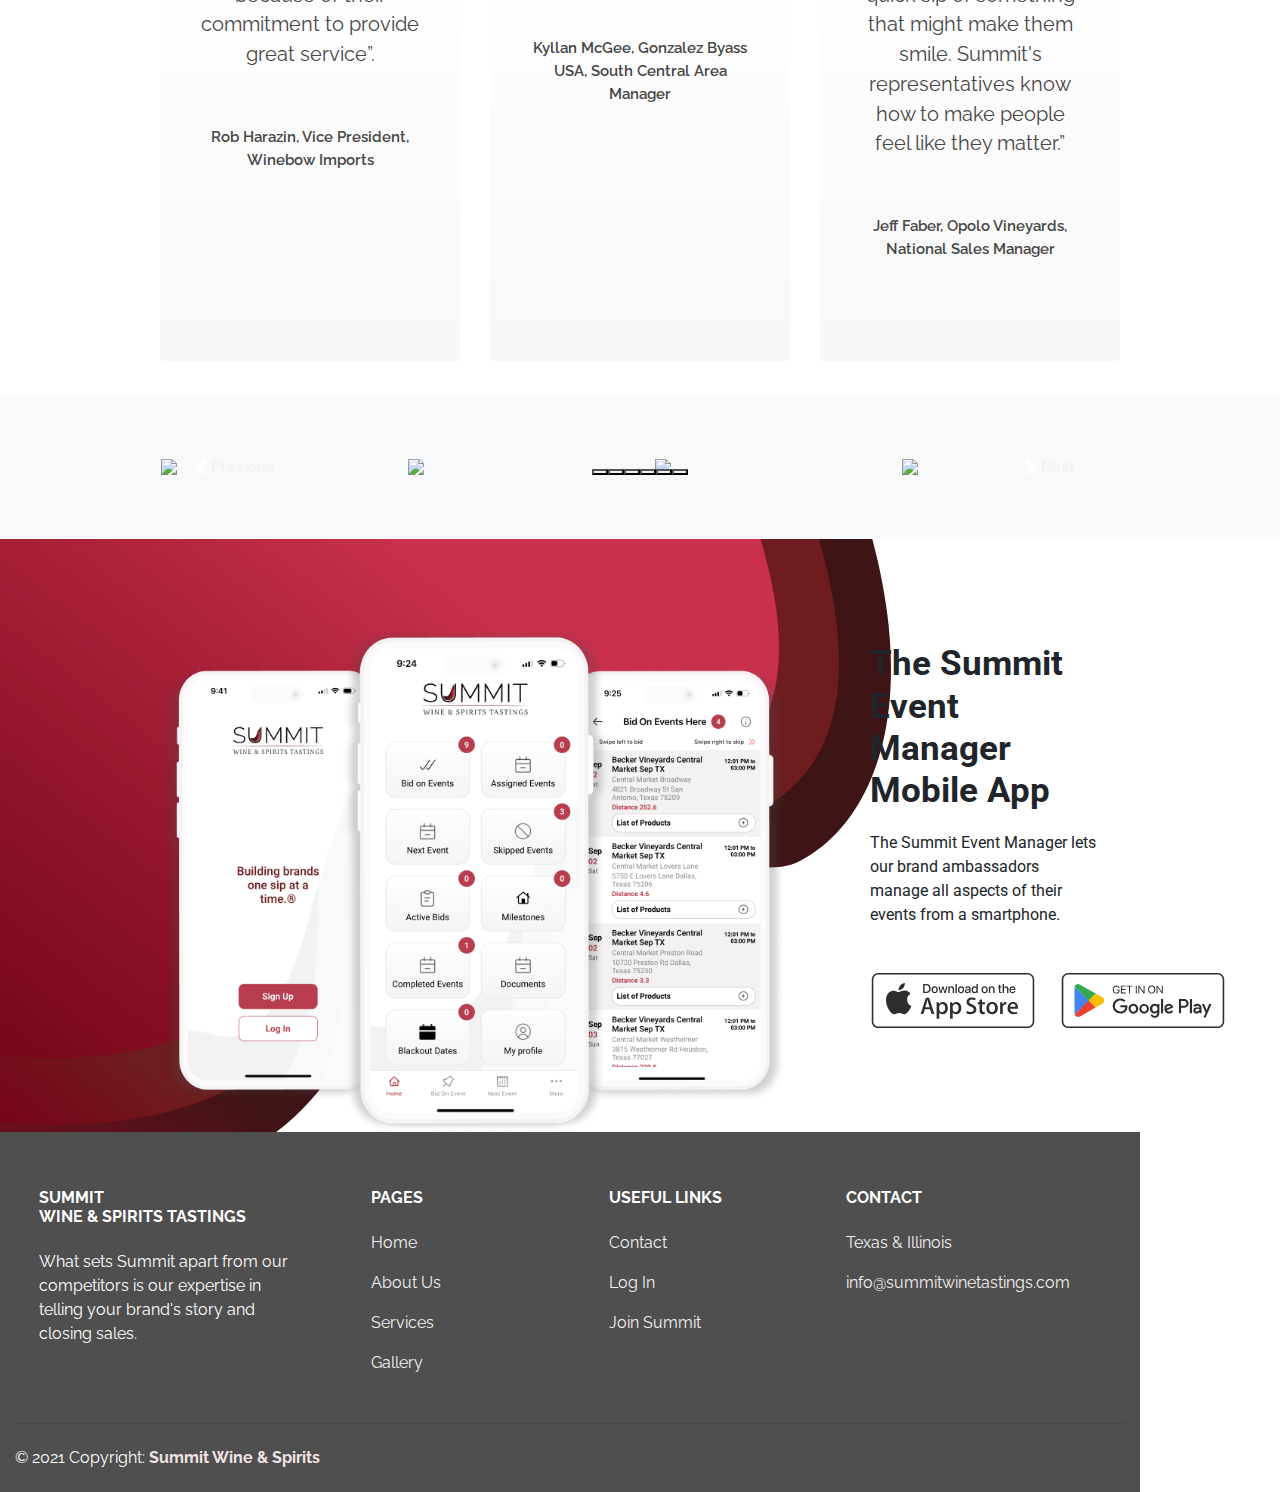
==== commit 6d77c1c3: "Cambios de imagenes" ====
--- a/index.html
+++ b/index.html
@@ -16,6 +16,8 @@
   <link rel="stylesheet" href="https://stackpath.bootstrapcdn.com/bootstrap/4.5.2/css/bootstrap.min.css">
   <link href="https://cdn.jsdelivr.net/npm/bootstrap@5.1.0/dist/css/bootstrap.min.css" rel="stylesheet" integrity="sha384-KyZXEAg3QhqLMpG8r+8fhAXLRk2vvoC2f3B09zVXn8CA5QIVfZOJ3BCsw2P0p/We" crossorigin="anonymous">
   <script src="https://kit.fontawesome.com/3a8e64ac0b.js" crossorigin="anonymous"></script>
+  <script src="https://kit.fontawesome.com/7159692877.js" crossorigin="anonymous"></script>
+  
   <!-- Style CSS -->
   <link rel="stylesheet" href="style.css">
 
@@ -26,9 +28,9 @@
   <div class="row">
     <div class="col-md-9 mx-auto">
       <div class="row">
-        <div class="col-md-3 col-8 me-auto">
+        <div class="col-md-3 col-8 me-auto d-flex align-items-center">
           <a class="navbar-brand" href="#">
-            <img src="Img/Logo.svg" style="height: 75%;" alt="logo" id="logo">
+            <img src="Img/Logo.svg" alt="logo" id="logo" style="height: 50px;">
           </a>
         </div>
         <div class="d-md-none d-sm-block col-3 navbar-light">
@@ -110,64 +112,54 @@
     </div>
   </div>
 </div>
-<!--Hero Image-->
-<div class="container-fluid";>
-  <div id="hero-home" class="row jumbotron-fluid hero-image" style="height: 857px;">
-    <div class="offset-md-2 col-md-6 col-sm-12 sm-center rounded" id="hero-text" style="height: auto; width: auto;">
-      <h1>Wine & spirits <br> tastings</br></h1>
-      <p id="copyText">that drive sales and <br>build brand awareness</br></p>
-      <a href="contact.html" class="btn btn-primary p-3 sm-txt" role="button">SCHEDULE A CALL</a>
-    </div>
-  </div>
-
-
-<div class="container-fluid">
-  <div id="hero-home" class="row jumbotron-fluid" style="height: 857px;">
-      <div class="offset-md-2 col-md-6 col-sm-12 sm-center">
-          <!-- Carrusel de Bootstrap -->
-          <div id="myCarousel" class="carousel slide" data-ride="carousel">
-              <!-- Indicadores -->
-              <ol class="carousel-indicators">
-                  <li data-target="#myCarousel" data-slide-to="0" class="active"></li>
-                  <li data-target="#myCarousel" data-slide-to="1"></li>
-                  <li data-target="#myCarousel" data-slide-to="2"></li>
-              </ol>
-              <!-- Imágenes del carrusel -->
-              <div class="carousel-inner">
-                  <!-- Primera imagen del carrusel -->
-                  <div class="carousel-item active">
-                      <img src="imagen1.jpg" alt="Imagen 1">
-                  </div>
-                  <!-- Segunda imagen del carrusel -->
-                  <div class="carousel-item">
-                      <img src="imagen2.jpg" alt="Imagen 2">
-                  </div>
-                  <!-- Tercera imagen del carrusel -->
-                  <div class="carousel-item">
-                      <img src="imagen3.jpg" alt="Imagen 3">
-                  </div>
-              </div>
-              <!-- Controles del carrusel -->
-              <a class="carousel-control-prev" href="#myCarousel" role="button" data-slide="prev">
-                  <span class="carousel-control-prev-icon" aria-hidden="true"></span>
-                  <span class="sr-only">Previous</span>
-              </a>
-              <a class="carousel-control-next" href="#myCarousel" role="button" data-slide="next">
-                  <span class="carousel-control-next-icon" aria-hidden="true"></span>
-                  <span class="sr-only">Next</span>
-              </a>
-          </div>
-
-          <div id="hero-text" style="height: auto; width: auto;">
-              <h1>Wine & spirits tastings</h1>
-              <p id="copyText">that drive sales and build brand awareness</p>
-              <a href="contact.html" class="btn btn-primary p-3 sm-txt" role="button">SCHEDULE A CALL</a>
-          </div>
-      </div>
-  </div>
-</div>
-</div>
-
+<!--Hero Image--NEW CAROUSEL------------------------------------------------------------------------->
+
+  <div class="container-fluid">
+    <div id="hero-home" class="row jumbotron-fluid" style="height: 730px; position: relative; overflow: hidden;">
+      <!-- Carrusel de Bootstrap -->
+      <div id="myCarousel" class="carousel slide" data-ride="carousel" data-interval="7000" style="position: absolute; top: 0; left: 0; width: 100%; height: 100%;">
+        <!-- Indicadores -->
+        <ol class="carousel-indicators">
+          <li data-target="#myCarousel" data-slide-to="0" class="active"></li>
+          <li data-target="#myCarousel" data-slide-to="1"></li>
+          <li data-target="#myCarousel" data-slide-to="2"></li>
+          <li data-target="#myCarousel" data-slide-to="3"></li>
+        </ol>
+        <!-- Imágenes del carrusel -->
+        <div class="carousel-inner">
+          <!-- Primera imagen del carrusel -->
+          <div class="carousel-item active">
+            <img src="Img/imagen1.jpg" alt="Imagen 1" class="darken-image">
+          </div>
+          <!-- Segunda imagen del carrusel -->
+          <div class="carousel-item">
+            <img src="Img/imagen2.jpg" alt="Imagen 2" class="darken-image">
+          </div>
+          <!-- Tercera imagen del carrusel -->
+          <div class="carousel-item">
+            <img src="Img/Image 7.jpg" alt="Imagen 2" class="darken-image">
+          </div> 
+      </div>
+        <!-- Controles del carrusel -->
+        <a class="carousel-control-prev" href="#myCarousel" role="button" data-slide="prev">
+          <i class="mi-icono fas fa-chevron-circle-left"></i>
+          <span class="sr-only">Previous</span>
+        </a>
+        <a class="carousel-control-next" href="#myCarousel" role="button" data-slide="next">
+          <i class="fa-solid fa-circle-chevron-right"></i>
+          <span class="sr-only">Next</span>
+        </a>
+      </div>
+      <div id="hero-text" style="position: absolute; top: 30%; left: 10rem; transform: translateY(-30%); width: 500px; background: linear-gradient(to right, rgba(2, 2, 2, 0), transparent); padding: 2rem; border-radius: 20px; text-shadow: 2px 2px 4px rgba(0, 0, 0, 0.5);">
+        <h1 style="color: #ffffff; font-size: 3.3rem; line-height: 1.2;">Wine & <br>Spirits Tastings</h1>
+        <p id="copyText" style="color: rgb(255, 255, 255); margin-bottom: 0.5; font-size: 1.8rem; font-weight: 500; line-height: 1.4;">that drive sales and<br>build brand awareness</p>
+        <a href="contact.html" class="btn btn-primary p-2 sm-txt" role="button" style="margin-top: 1rem;">SCHEDULE A CALL</a>
+      </div>
+    </div>
+  </div>
+
+
+ <!--Hero Image--NEW CAROUSEL-------------------------------------------------------------------------> 
 <div class="container-fluid mt-5" id="title2" style="background-color: #F7F0F0;">
   <div class="row my-5">
     <div class="col-md-12 mx-auto p-0">
@@ -430,30 +422,40 @@
 
 <!--Title 1-->
 
-<div class="container-fluid mt-20" id="title1">
+<div class="container-fluid mt-20" id="title1" style="background-image: url('Img/App_background.svg'); height: 800px; margin-top: 50px; margin-bottom: 50px;">
   <div class="row my-5">
     <div class="col-md-12 mx-auto p-0">
       <div class="col-md-9 mx-auto p-0">
-        <h2 class="title">Coming soon! New Summit App.</h2>
-        <div class="card mb-3">
-          <div class="row g-0">
-            <div class="col-md-4"  style="background-color: white; border-color:white;">
-              <img src="Img/app.png" class="img-fluid rounded-start mx-auto" alt="...">
-            </div>
-            <div class="col-md-8"  style="background-color: white;">
-              <div class="card-body">
-                <p class="card-text" id="text5">We update the App to manage<br> productivity with our Brand Builders,<br> we work to improve and provide a quality experience<br> with our customers and their brands.</p>
-                <div class="d-md-block d-sm-none text-end">
-                  
-
-              </div>
-            </div>
-          </div>
-        </div>
-      </div>
-    </div>
-  </div>
-</div>
+        <div class="row g-0 align-items-center">
+          <!-- Columna de la imagen -->
+          <div class="col-md-8">
+            <img src="Img/App_phones.png" class="img-fluid rounded-start mx-auto d-block" style="margin-top: 90px;" alt="...">
+          </div>
+          <!-- Columna del texto -->
+          <div class="col-md-4" style="background-color: rgba(255, 255, 255, 0);">
+            <div class="card-body">
+              <div style="text-align: left; margin-left: 30px;">
+                <h2 class="card-title text-left" style="margin: auto;">The Summit Event Manager Mobile App</h2>
+                <div style="height: 20px;"></div>
+                <p class="card-text text-left">The Summit Event Manager lets our brand ambassadors manage all aspects of their events from a smartphone.</p>
+                <!-- Agregar enlaces a App Store y Google Play -->
+                <div style="display: flex; justify-content: space-between; align-items: center;">
+                  <a href="https://apps.apple.com/us/app/summit-event-manager/id1630382784">
+                    <img src="Img/google_play copy 2.svg" alt="App Store" style="width: 190px; height: 55px; margin-left: -12px; margin-top: 30px;">
+                  </a>
+                  <a href="https://play.google.com/store/apps/details?id=com.prabhaat.summitapp.prod">
+                    <img src="Img/google_play.svg" alt="Play Store" style="width: 190px; height: 55px; margin-top: 30px;">
+                  </a>
+              </div>
+          </div>
+        </div>
+      </div>
+    </div>
+  </div>
+</div>
+<div style="height: 80px;"></div>
+
+
 <script src="https://code.jquery.com/jquery-3.5.1.slim.min.js"></script>
 <script src="https://cdn.jsdelivr.net/npm/@popperjs/core@2.5.3/dist/umd/popper.min.js"></script>
 <script src="https://stackpath.bootstrapcdn.com/bootstrap/4.5.2/js/bootstrap.min.js"></script>
@@ -520,14 +522,12 @@
       <div class="col-md-4 col-lg-3 col-xl-3 mx-auto mt-3">
         <h6 class="text-uppercase mb-4 font-weight-bold" style="color: #FFFFFF;font-weight: 600;">Contact</h6>
         <p style="color: #F1EFEF;">
-          <i class="fas fa-map-marker-alt"></i>   Texas, Illinois, Minnesota, & Wisconsin
+          <i class="fas fa-map-marker-alt"></i>   Texas & Illinois
         </p>
         <p style="color: #F1EFEF;">
           <i class="fas fa-envelope"></i>  info@summitwinetastings.com
         </p>
-        <p style="color: #F1EFEF;">
-          <i class="fas fa-mobile-alt"></i>  214-800-2350
-        </p>
+
 
       </div>
       <!-- Grid column -->
@@ -561,17 +561,17 @@
         <div class="text-center text-md-right">
           <ul class="list-unstyled list-inline">
             <li class="list-inline-item">
-              <a class="btn-floating btn-sm mx-1">
+              <a class="btn-floating btn-sm mx-1" href="https://www.facebook.com/SummitWineTastings">
                 <i class="fab fa-facebook" style="font-size:24px; color: #F1EFEF;"></i>
               </a>
             </li>
             <li class="list-inline-item">
-              <a class="btn-floating btn-sm mx-1" style="font-size:24px; color: #F1EFEF;">
+              <a class="btn-floating btn-sm mx-1" href="no link"  style="font-size:24px; color: #F1EFEF;">
                 <i class="fab fa-instagram"></i>
               </a>
             </li>
             <li class="list-inline-item">
-              <a class="btn-floating btn-sm mx-1">
+              <a class="btn-floating btn-sm mx-1" href="https://www.linkedin.com/company/summit-wine-tastings/about/">
                 <i class="fab fa-linkedin" style="font-size:24px; color: #F1EFEF;"></i>
               </a>
             </li>
--- a/style.css
+++ b/style.css
@@ -29,11 +29,10 @@
 
 }
 
-#logo{
-  max-width: 70%;
-  padding-top: 20px;
-  padding-left: 20px;
-}
+#logo {
+    max-width: 100%; /* Establece un ancho máximo para que el logotipo no se desborde */
+    height: auto; /* Permite que el logotipo conserve su relación de aspecto original */
+  }
 
 #nav-collapse-bt{
   position: relative;
@@ -58,18 +57,90 @@
     background-color: #f7f0f0;
     
 }
-.hero-image {
-  /* Use "linear-gradient" to add a darken background effect to the image (photographer.jpg). This will make the text easier to read */
-  background-image:url("Img/NewHero4.png");
-  background-color: #f7f0f0;
-  height: 857px;
-
-
-  /* Position and center the image to scale nicely on all screens */
-  background-position: center;
-  background-repeat: no-repeat;
-  background-size: cover;
-}
+
+/* NEW CAROUSEL------------------------------------------------------------------------------------------------------------------------------------------------------------------------------- */
+
+#myCarousel {
+    background-color: #f7f0f0;
+    background-image: url('Img/Image 9.jpg');
+    background-size: cover; /* Ajusta el tamaño de la imagen para cubrir todo el contenedor */
+    border: none;
+}
+
+.darken-image {
+    filter: brightness(60%); /* Ajusta el valor según la cantidad de oscurecimiento deseada */
+  }
+  .carousel-control-prev,
+  .carousel-control-next {
+    color: #f3eded !important; /* Cambia el color a blanco y usa !important */
+    opacity: 0.6 !important; /* Asegura que la opacidad sea 100% */
+    background-color: transparent !important; /* Asegura que el fondo sea transparente */
+    border: none !important; /* Asegura que no haya borde */
+    box-shadow: none !important; /* Asegura que no haya sombra */
+  }
+
+  /* Ajusta el tamaño del ícono */
+  .fa-circle-chevron-right {
+    font-size: 30px; /* Cambia el tamaño según tus preferencias */
+  }
+
+
+  /* Ajusta el tamaño del ícono */
+  .fa-chevron-circle-left {
+    font-size: 30px; /* Cambia el tamaño según tus preferencias */
+  }
+  .mi-icono {
+    text-decoration: none;
+  }
+  
+
+/* Estilos para pantallas grandes (por ejemplo, escritorio) */
+@media (min-width: 768px) {
+    #hero-text {
+      width: auto; /* Ancho automático para el texto */
+      left: 10rem; /* Ajusta el margen izquierdo según sea necesario */
+      padding: 2rem; /* Ajusta el relleno según sea necesario */
+      top: 50%; /* Centra verticalmente */
+      transform: translateY(-50%);
+    }
+  
+    /* Ajusta el tamaño del texto para pantallas grandes */
+    #hero-text h1 {
+      font-size: 2.5rem;
+    }
+  
+    #hero-text p {
+      font-size: 1.2rem;
+    }
+  }
+  
+  /* Estilos para pantallas pequeñas (por ejemplo, dispositivos móviles) */
+  @media (max-width: 767px) {
+    #hero-text {
+      width: 100%; /* Ancho completo para el texto */
+      left: 0; /* Sin margen izquierdo */
+      padding: 1rem; /* Ajusta el relleno según sea necesario */
+      top: auto; /* Restablece la posición vertical */
+      transform: none; /* Restablece la transformación */
+      text-align: center; /* Centra el texto horizontalmente */
+    }
+  
+    /* Ajusta el tamaño del texto para pantallas pequeñas */
+    #hero-text h1 {
+      font-size: 1.8rem;
+    }
+  
+    #hero-text p {
+      font-size: 1rem;
+    }
+  }
+  
+  #hero-home {
+    margin-bottom: -50px; /* Ajusta el valor según sea necesario para eliminar el espacio */
+  }
+  
+/* NEW CAROUSEL------------------------------------------------------------------------------------------------------------------------------------------------------------------------------- */
+
 #heroAbout {
     /* Use "linear-gradient" to add a darken background effect to the image (photographer.jpg). This will make the text easier to read */
     background-image: url("Img/about.png");
@@ -410,5 +481,6 @@
 }
 
 #title2{
-    margin-top: -3rem;
+    margin-top: 3rem;
+    margin-bottom: -50px;
 }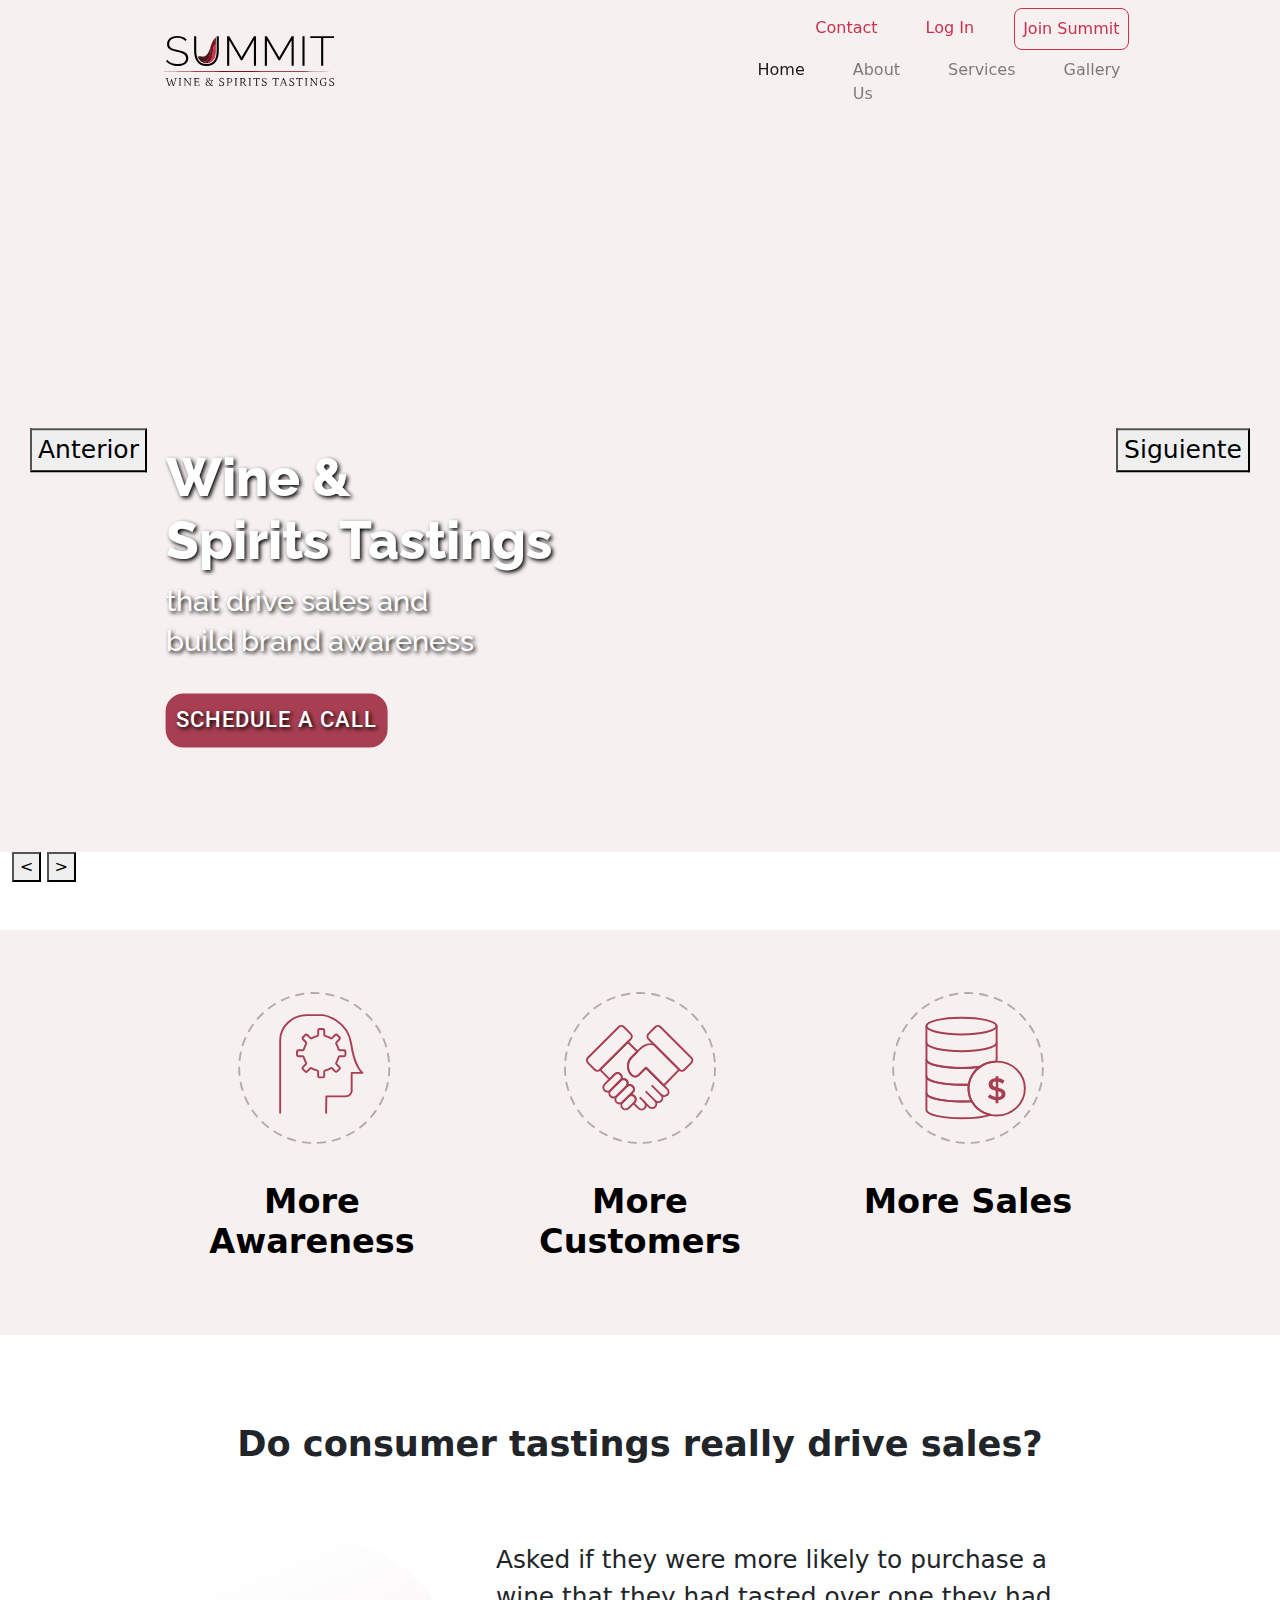
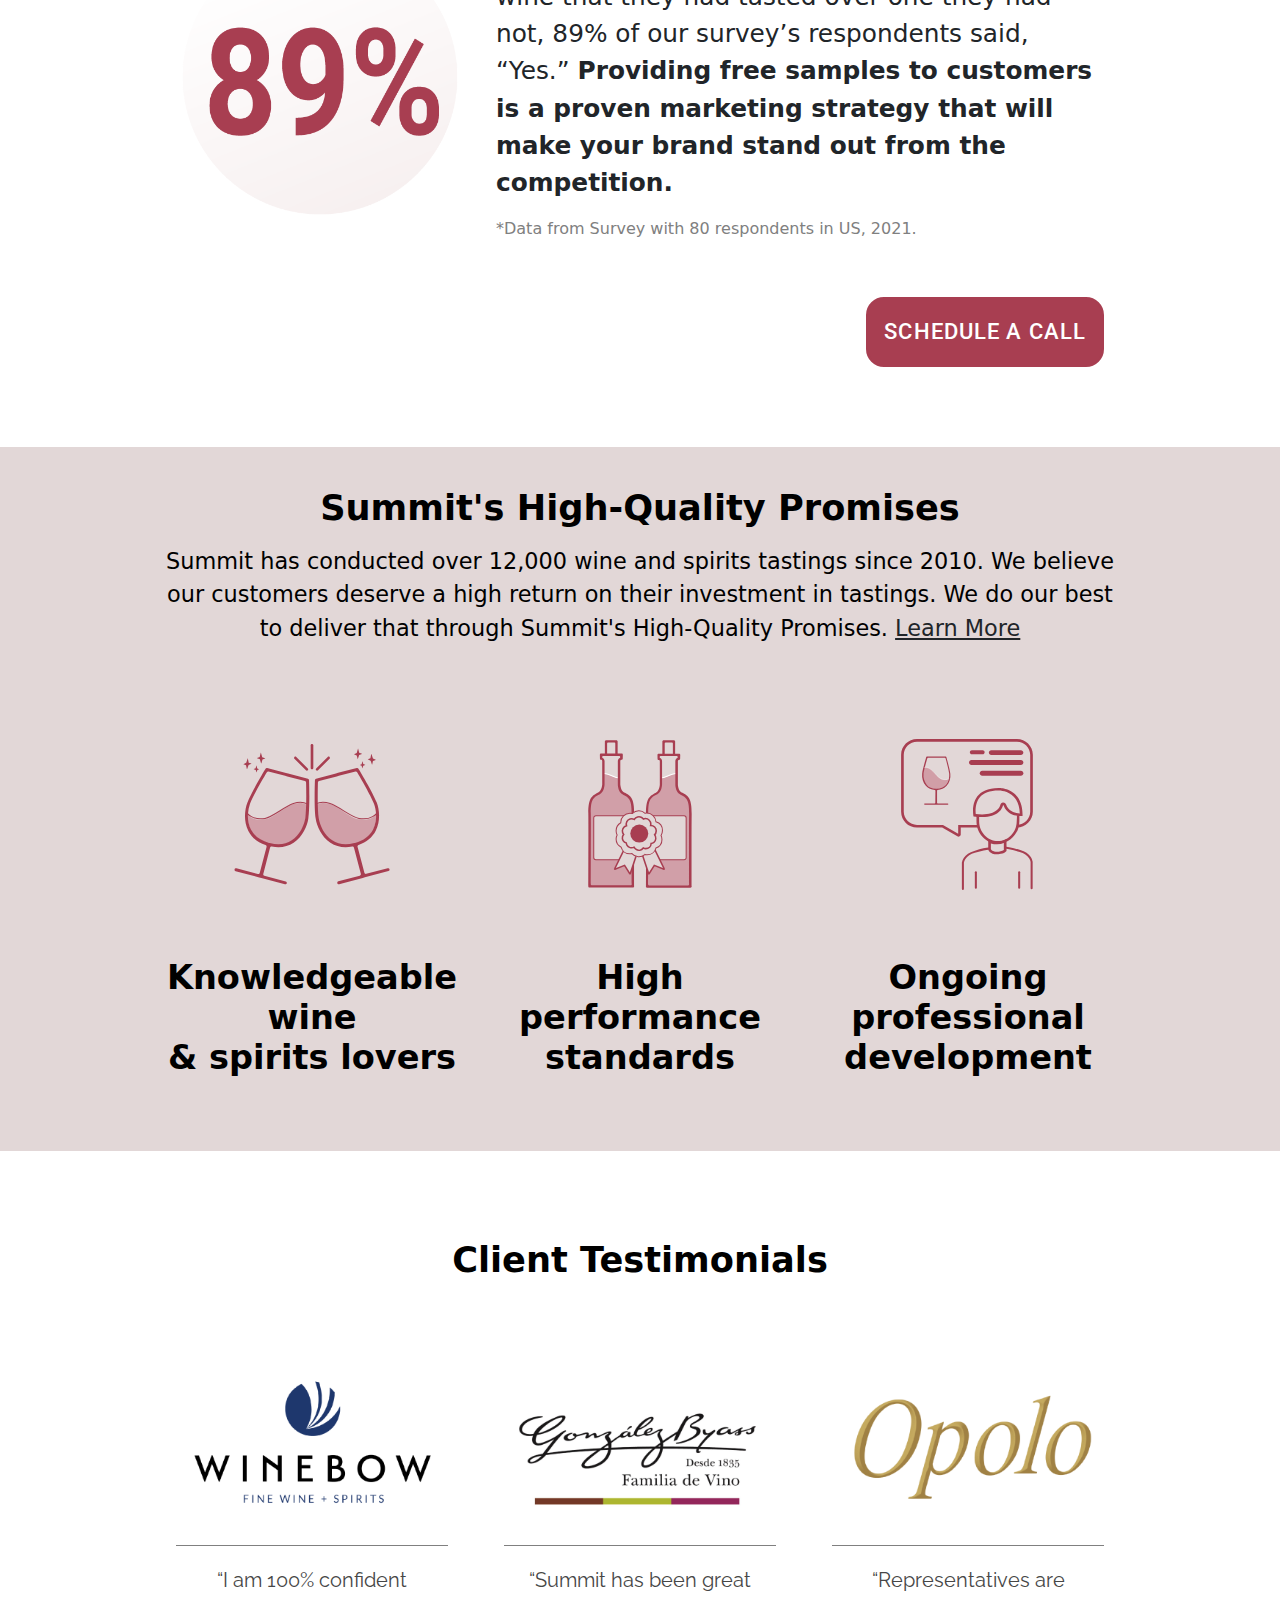
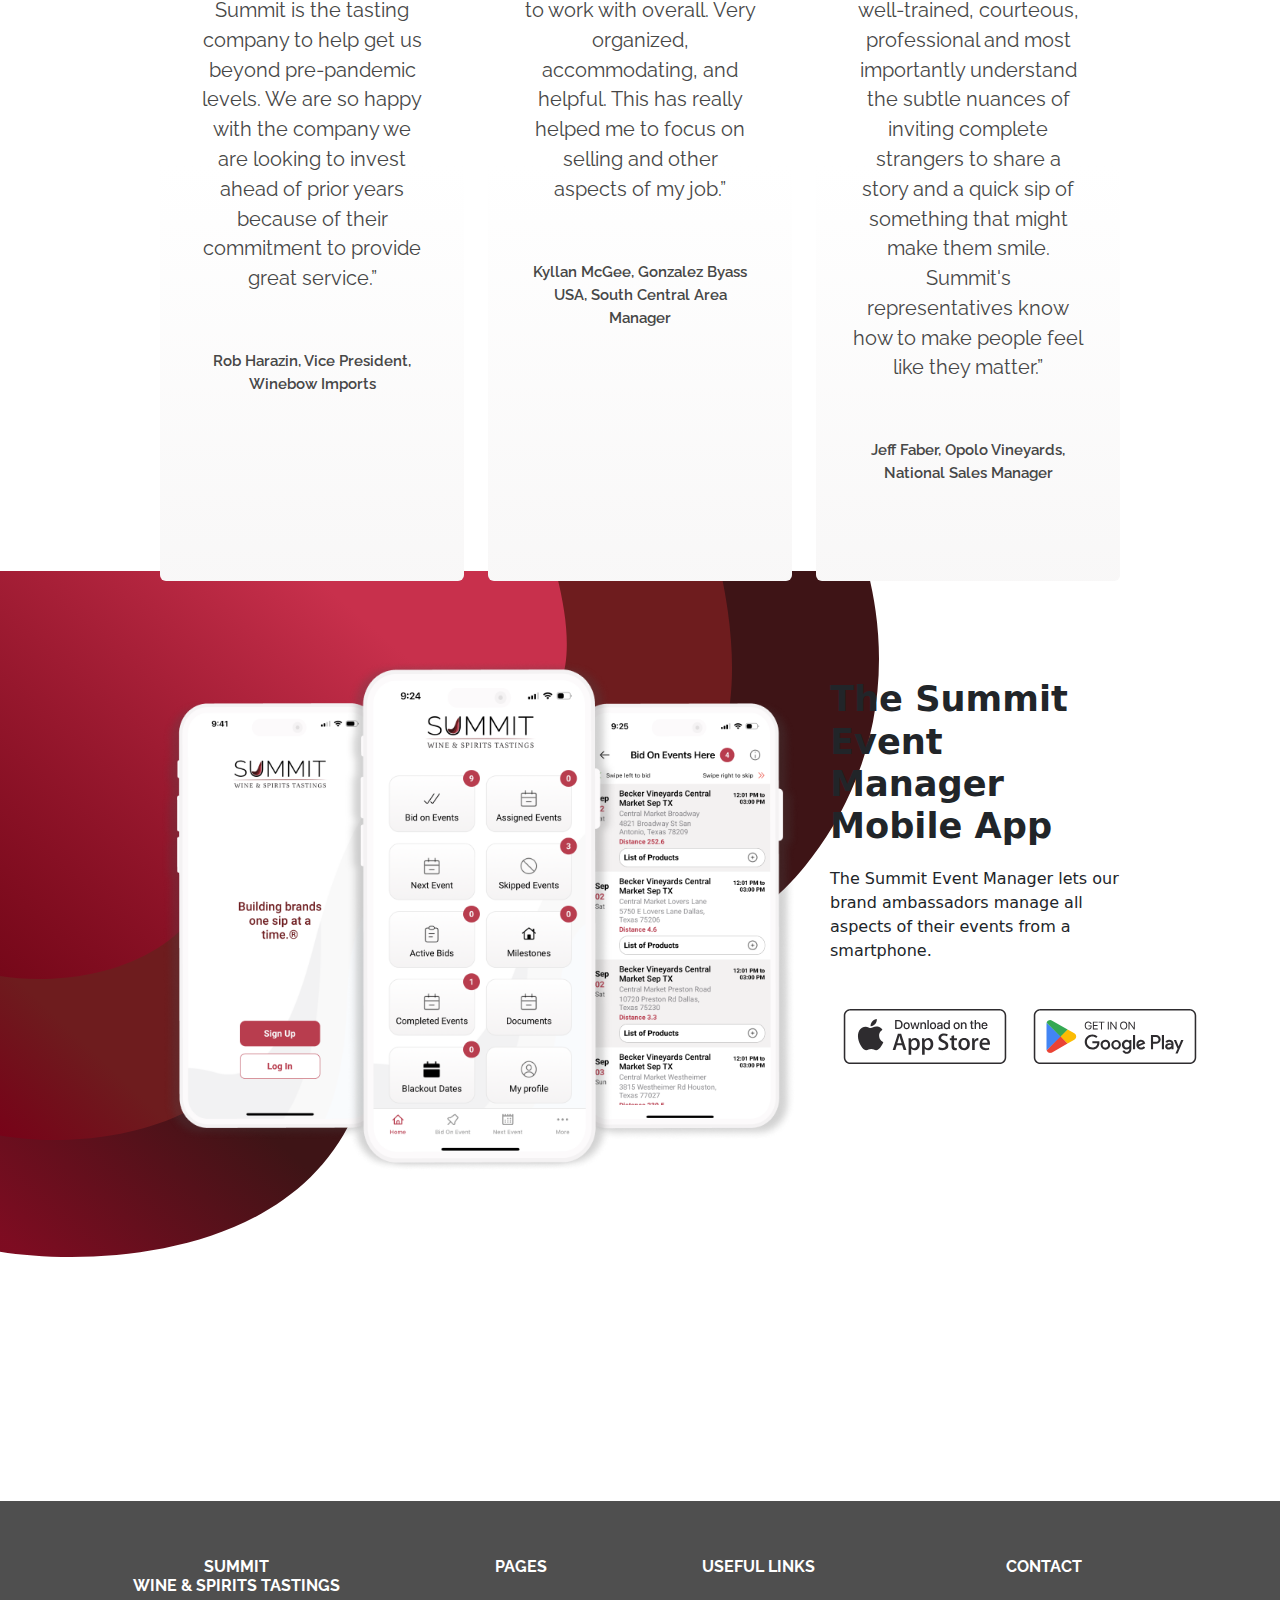
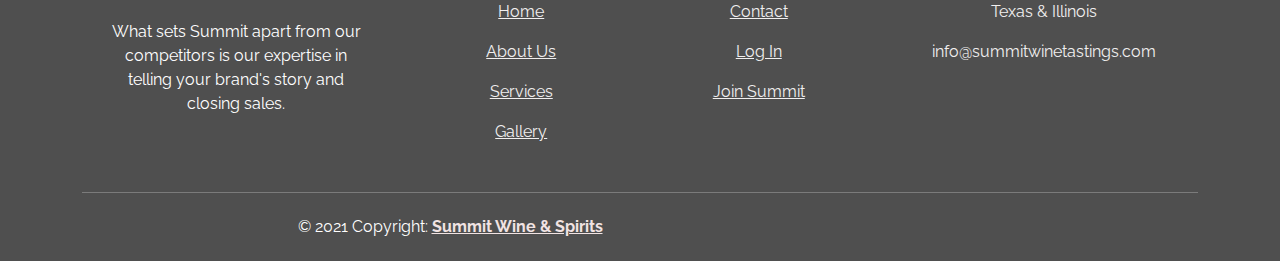
==== commit 63dc1870: "Se arreglo el problema del hero" ====
--- a/index.html
+++ b/index.html
@@ -15,10 +15,17 @@
   <!-- Bootstrap CSS -->
   <link rel="stylesheet" href="https://stackpath.bootstrapcdn.com/bootstrap/4.5.2/css/bootstrap.min.css">
   <link href="https://cdn.jsdelivr.net/npm/bootstrap@5.1.0/dist/css/bootstrap.min.css" rel="stylesheet" integrity="sha384-KyZXEAg3QhqLMpG8r+8fhAXLRk2vvoC2f3B09zVXn8CA5QIVfZOJ3BCsw2P0p/We" crossorigin="anonymous">
-  <script src="https://kit.fontawesome.com/3a8e64ac0b.js" crossorigin="anonymous"></script>
-  <script src="https://kit.fontawesome.com/7159692877.js" crossorigin="anonymous"></script>
+  <link href="https://cdn.jsdelivr.net/npm/bootstrap@5.3.0/dist/css/bootstrap.min.css" rel="stylesheet">
+  <!-- Agrega estos enlaces en la sección head de tu HTML -->
+<link rel="stylesheet" href="https://cdnjs.cloudflare.com/ajax/libs/OwlCarousel2/2.3.4/assets/owl.carousel.min.css">
+<link rel="stylesheet" href="https://cdnjs.cloudflare.com/ajax/libs/OwlCarousel2/2.3.4/assets/owl.theme.default.min.css">
+<link rel="stylesheet" href="css/owl.carousel.css">
+
+
+  <!-- Tus enlaces a las hojas de estilo -->
   
   <!-- Style CSS -->
+  <link rel="stylesheet" href="owl.carousel.min.css">
   <link rel="stylesheet" href="style.css">
 
 </head>
@@ -114,68 +121,42 @@
 </div>
 <!--Hero Image--NEW CAROUSEL------------------------------------------------------------------------->
 
-  <div class="container-fluid">
-    <div id="hero-home" class="row jumbotron-fluid" style="height: 730px; position: relative; overflow: hidden;">
-      <!-- Carrusel de Bootstrap -->
-      <div id="myCarousel" class="carousel slide" data-ride="carousel" data-interval="7000" style="position: absolute; top: 0; left: 0; width: 100%; height: 100%;">
-        <!-- Indicadores -->
-        <ol class="carousel-indicators">
-          <li data-target="#myCarousel" data-slide-to="0" class="active"></li>
-          <li data-target="#myCarousel" data-slide-to="1"></li>
-          <li data-target="#myCarousel" data-slide-to="2"></li>
-          <li data-target="#myCarousel" data-slide-to="3"></li>
-        </ol>
-        <!-- Imágenes del carrusel -->
-        <div class="carousel-inner">
-          <!-- Primera imagen del carrusel -->
-          <div class="carousel-item active">
-            <img src="Img/imagen1.jpg" alt="Imagen 1" class="darken-image">
-          </div>
-          <!-- Segunda imagen del carrusel -->
-          <div class="carousel-item">
-            <img src="Img/imagen2.jpg" alt="Imagen 2" class="darken-image">
-          </div>
-          <!-- Tercera imagen del carrusel -->
-          <div class="carousel-item">
-            <img src="Img/Image 7.jpg" alt="Imagen 2" class="darken-image">
-          </div> 
-      </div>
-        <!-- Controles del carrusel -->
-        <a class="carousel-control-prev" href="#myCarousel" role="button" data-slide="prev">
-          <i class="mi-icono fas fa-chevron-circle-left"></i>
-          <span class="sr-only">Previous</span>
-        </a>
-        <a class="carousel-control-next" href="#myCarousel" role="button" data-slide="next">
-          <i class="fa-solid fa-circle-chevron-right"></i>
-          <span class="sr-only">Next</span>
-        </a>
-      </div>
-      <div id="hero-text" style="position: absolute; top: 30%; left: 10rem; transform: translateY(-30%); width: 500px; background: linear-gradient(to right, rgba(2, 2, 2, 0), transparent); padding: 2rem; border-radius: 20px; text-shadow: 2px 2px 4px rgba(0, 0, 0, 0.5);">
-        <h1 style="color: #ffffff; font-size: 3.3rem; line-height: 1.2;">Wine & <br>Spirits Tastings</h1>
-        <p id="copyText" style="color: rgb(255, 255, 255); margin-bottom: 0.5; font-size: 1.8rem; font-weight: 500; line-height: 1.4;">that drive sales and<br>build brand awareness</p>
-        <a href="contact.html" class="btn btn-primary p-2 sm-txt" role="button" style="margin-top: 1rem;">SCHEDULE A CALL</a>
-      </div>
-    </div>
-  </div>
-
-
- <!--Hero Image--NEW CAROUSEL-------------------------------------------------------------------------> 
-<div class="container-fluid mt-5" id="title2" style="background-color: #F7F0F0;">
+<div class="container-fluid">
+  <div class="row jumbotron-fluid" style="height: 730px; position: relative; overflow: hidden; background-color: #F7F0F0;">
+    <div id="myOwlCarousel" class="owl-carousel owl-theme">
+      <div class="item"><img src="Img/imagen1.jpg" alt="Imagen 1"></div>
+      <div class="item"><img src="Img/imagen2.jpg" alt="Imagen 2"></div>
+      <div class="item"><img src="Img/Carousel_img_3.jpg" alt="Imagen 3"></div>
+      <div class="item"><img src="Img/Carousel_App_raspberry_hero.jpg" alt="Imagen 4"></div>
+    </div>
+    <div id="hero-text">
+      <h1 style="color: #ffffff; font-size: 3.3rem; line-height: 1.2;">Wine & <br>Spirits Tastings</h1>
+      <p id="copyText" style="color: rgb(255, 255, 255); margin-bottom: 0.5; font-size: 1.8rem; font-weight: 500; line-height: 1.4;">that drive sales and<br>build brand awareness</p>
+      <a href="contact.html" class="btn btn-primary p-2 sm-txt" role="button" style="margin-top: 1rem;">SCHEDULE A CALL</a>
+    </div>
+  </div>
+  <div>
+      <button class="custom-prev"><</button>
+      <button class="custom-next">></button>
+  </div>
+</div>
+ <!--Title 2-------------------------------------------------------------------------> 
+ <div class="container-fluid mt-5" id="title2" style="background-color: #F7F0F0;">
   <div class="row my-5">
     <div class="col-md-12 mx-auto p-0">
       <div class="col-md-9 mx-auto p-0">
         <section class="text-center my-5">
           <div class="row">
             <div class="col-md-4">
-              <img src="Img/awereness.svg" class="img-fluid rounded-center" style="height: 180px" alt="...">
+              <img src="Img/awereness.svg" class="img-fluid rounded-circle" style="height: 180px" alt="...">
               <h4 class="font-weight-bold my-4" style="color: black;">More Awareness</h4>
             </div>
             <div class="col-md-4">
-              <img src="Img/costumers.svg" class="img-fluid rounded-center" style="height: 180px" alt="...">
+              <img src="Img/costumers.svg" class="img-fluid rounded-circle" style="height: 180px" alt="...">
               <h4 class="font-weight-bold my-4" style="color: black;">More Customers</h4>
             </div>
             <div class="col-md-4">
-              <img src="Img/sales.svg" class="img-fluid rounded-center" style="height: 180px" alt="...">
+              <img src="Img/sales.svg" class="img-fluid rounded-circle" style="height: 180px" alt="...">
               <h4 class="font-weight-bold my-4" style="color: black;">More Sales</h4>
             </div>
           </div>
@@ -187,41 +168,38 @@
 
 
 <!--Title 1-->
-
-<div class="container-fluid mt-20" id="title1">
+<div class="container-fluid mt-5" id="title1">
   <div class="row my-5">
     <div class="col-md-12 mx-auto p-0">
       <div class="col-md-9 mx-auto p-0">
         <h2 class="title">Do consumer tastings really drive sales?</h2>
         <div class="card mb-3">
           <div class="row g-0">
-            <div class="col-md-4"  style="background-color: white; border-color:white;">
+            <div class="col-md-4" style="background-color: #FFFFFF; border: 1px solid #FFFFFF;">
               <img src="Img/pocentage.png" class="img-fluid rounded-start mx-auto" alt="...">
             </div>
-            <div class="col-md-8"  style="background-color: white;">
+            <div class="col-md-8" style="background-color: #FFFFFF;">
               <div class="card-body">
-                <p class="card-text" id="text1">Asked if they were more likely to purchase a wine that they had tasted over one they had not, 89% of our survey’s respondents said, “Yes.” <span> Providing free samples to customers is a proven
-                      marketing strategy that will make your brand stand out from the competition.</span></p>
+                <p class="card-text" id="text1">Asked if they were more likely to purchase a wine that they had tasted over one they had not, 89% of our survey’s respondents said, “Yes.” <span> Providing free samples to customers is a proven marketing strategy that will make your brand stand out from the competition.</span></p>
                 <p class="card-text" id="text2" style="color: grey;">*Data from Survey with 80 respondents in US, 2021.</p>
                 <div class="d-md-block d-sm-none text-end">
                   <a href="contact.html" class="btn btn-primary p-3" role="button">SCHEDULE A CALL</a>
                 </div>
-
-              </div>
-            </div>
-          </div>
-        </div>
-      </div>
-    </div>
-  </div>
-</div>
-<!--Title 2-->
-<div class="container-fluid mt-20" id="title2" style="background-color: #E2D7D7;">
+              </div>
+            </div>
+          </div>
+        </div>
+      </div>
+    </div>
+  </div>
+</div>
+<!--Title 3-->
+<div class="container-fluid mt-5" id="title3" style="background-color: #E2D7D7;">
   <div class="row my-5">
     <div class="col-md-12 mx-auto p-0">
       <div class="col-md-9 mx-auto p-0">
         <h3 class="title" style="color: black;">Summit's High-Quality Promises</h3>
-        <p id="text3" mt-3>Summit has conducted over 12,000 wine and spirits tastings since 2010. We believe our customers deserve a high return on their investment in tastings. We do our best to deliver that through Summit's High-Quality Promises.
+        <p id="text3" class="mt-3">Summit has conducted over 12,000 wine and spirits tastings since 2010. We believe our customers deserve a high return on their investment in tastings. We do our best to deliver that through Summit's High-Quality Promises.
           <a href="contact.html" class="link-dark">Learn More</a></p>
         <section class="text-center my-5">
           <div class="row" id="high">
@@ -243,186 +221,87 @@
     </div>
   </div>
 </div>
-
 <!--Testimonials-->
-
-<div class="container-fluid mt-50" id="title2" style="background-color: white;">
+<div class="container-fluid mt-5" id="title4" style="background-color: white;">
   <div class="row my-5">
     <div class="col-md-12 mx-auto p-0">
       <div class="col-md-9 mx-auto p-0">
         <h3 class="title" style="color: black;">Client Testimonials</h3>
         <div class="row row-cols-1 row-cols-md-3 g-4">
           <div class="col">
-            <div class="card h-100 g-3">
-              <img src="Img/Winebow-Logo.png" class="card-img-center" alt="Winebow">
+            <div class="card h-100">
+              <img src="Img/Winebow-Logo.png" class="card-img-top" alt="Winebow">
               <div class="card-body">
-                <p class="card-text" id="comment">“I am 100% confident Summit is the tasting company to help get us beyond pre pandemic levels. We are so happy with the company we are looking to invest ahead of prior years because of their
-                  commitment to provide great service”.</p>
+                <p class="card-text" id="comment">“I am 100% confident Summit is the tasting company to help get us beyond pre-pandemic levels. We are so happy with the company we are looking to invest ahead of prior years because of their
+                  commitment to provide great service.”</p>
                 <p class="card-text" id="name">Rob Harazin, Vice President, Winebow Imports</p>
               </div>
             </div>
           </div>
           <div class="col">
             <div class="card h-100">
-              <img src="Img/Gonzalez-Logo.png" class="card-img-center" alt="Gonzalez">
+              <img src="Img/Gonzalez-Logo.png" class="card-img-top" alt="Gonzalez">
               <div class="card-body">
-                <p class="card-text" id="comment">“Summit has been great to work with overall. Very organized, accommodating, and helpful. This has really helped me to focus on selling and other aspects of my job.”.</p>
+                <p class="card-text" id="comment">“Summit has been great to work with overall. Very organized, accommodating, and helpful. This has really helped me to focus on selling and other aspects of my job.”</p>
                 <p class="card-text" id="name">Kyllan McGee, Gonzalez Byass USA, South Central Area Manager</p>
               </div>
             </div>
           </div>
           <div class="col">
             <div class="card h-100">
-              <img src="Img/opolo_logo.png" class="card-img-center" alt="Opolo">
+              <img src="Img/opolo_logo.png" class="card-img-top" alt="Opolo">
               <div class="card-body">
-                <p class="card-text" id="comment">“Representatives are well-trained, courteous, professional and most importantly understand the subtle nuances of inviting complete strangers to a share a story and a quick sip of something that
+                <p class="card-text" id="comment">“Representatives are well-trained, courteous, professional and most importantly understand the subtle nuances of inviting complete strangers to share a story and a quick sip of something that
                   might make them smile. Summit's representatives know how to make people feel like they matter.”</p>
                 <p class="card-text" id="name">Jeff Faber, Opolo Vineyards, National Sales Manager</p>
               </div>
             </div>
           </div>
-          
-        </div>
-      </div>
-    </div>
-  </div>
-</div>
-
-<br></br>
-
-<div class="container-fluid mt-60 p-3 bg-light" id="title2" style="background-color: white;">
-  <div class="row my-5">
-    <div class="col-md-12 mx-auto p-0">
-      <div class="col-md-9 mx-auto p-0">
-
-
-        <div id="client-carousel" class="carousel slide" data-bs-ride="carousel">
-          <div class="carousel-indicators">
-            <button type="button" data-bs-target="#client-carousel" data-bs-slide-to="0" class="active" aria-current="true" aria-label="1"></button>
-            <button type="button" data-bs-target="#client-carousel" data-bs-slide-to="1" aria-label="2"></button>
-            <button type="button" data-bs-target="#client-carousel" data-bs-slide-to="2" aria-label="3"></button>
-            <button type="button" data-bs-target="#client-carousel" data-bs-slide-to="2" aria-label="4"></button>
-            <button type="button" data-bs-target="#client-carousel" data-bs-slide-to="2" aria-label="5"></button>
-            <button type="button" data-bs-target="#client-carousel" data-bs-slide-to="2" aria-label="6"></button>
-          </div>
-          <div class="carousel-inner">
-            <div class="carousel-item active">
-              <div class="row">
-                <div class="col">
-                  <img src="img/carrousel/1.png" class="d-block w-70">
-                </div>
-                <div class="col">
-                  <img src="img/carrousel/2.png" class="d-block w-60">
-                </div>
-                <div class="col">
-                  <img src="img/carrousel/3.png" class="d-block w-60">
-                </div>
-                <div class="col">
-                  <img src="img/carrousel/4.png" class="d-block w-60">
-                </div>
-              </div>
-            </div>
-            <div class="carousel-item">
-              <div class="row">
-                <div class="col">
-                  <img src="img/carrousel/5.png" class="d-block w-60">
-                </div>
-                <div class="col">
-                  <img src="img/carrousel/6.png" class="d-block w-60">
-                </div>
-                <div class="col">
-                  <img src="img/carrousel/7.png" class="d-block w-60">
-                </div>
-                <div class="col">
-                  <img src="img/carrousel/8.png" class="d-block w-60">
-                </div>
-              </div>
-            </div>
-            <div class="carousel-item">
-              <div class="row">
-                <div class="col">
-                  <img src="img/carrousel/9.png" class="d-block w-60">
-                </div>
-                <div class="col">
-                  <img src="img/carrousel/10.png" class="d-block w-60">
-                </div>
-                <div class="col">
-                  <img src="img/carrousel/11.png" class="d-block w-60">
-                </div>
-                <div class="col">
-                  <img src="img/carrousel/12.png" class="d-block w-60">
-                </div>
-              </div>
-            </div>
-            <div class="carousel-item">
-              <div class="row">
-                <div class="col">
-                  <img src="img/carrousel/13.png" class="d-block w-60">
-                </div>
-                <div class="col">
-                  <img src="img/carrousel/14.png" class="d-block w-60">
-                </div>
-                <div class="col">
-                  <img src="img/carrousel/15.png" class="d-block w-60">
-                </div>
-                <div class="col">
-                  <img src="img/carrousel/16.png" class="d-block w-60">
-                </div>
-              </div>
-            </div>
-            <div class="carousel-item">
-              <div class="row">
-                <div class="col">
-                  <img src="img/carrousel/17.png" class="d-block w-60">
-                </div>
-                <div class="col">
-                  <img src="img/carrousel/18.png" class="d-block w-60">
-                </div>
-                <div class="col">
-                  <img src="img/carrousel/19.png" class="d-block w-60">
-                </div>
-                <div class="col">
-                  <img src="img/carrousel/20.png" class="d-block w-60">
-                </div>
-              </div>
-            </div>
-            <div class="carousel-item">
-              <div class="row">
-                <div class="col">
-                  <img src="img/carrousel/21.png" class="d-block w-60">
-                </div>
-                <div class="col">
-                  <img src="img/carrousel/22.png" class="d-block w-60">
-                </div>
-                <div class="col">
-                  <img src="img/carrousel/23.png" class="d-block w-60">
-                </div>
-                <div class="col">
-                  <img src="img/carrousel/24.png" class="d-block w-60">
-                </div>
-              </div>
-            </div>
-
-
-          </div>
-          <button class="carousel-control-prev" type="button" data-bs-target="#client-carousel" data-bs-slide="prev">
-            <span class="carousel-control-prev-icon" aria-hidden="true"></span>
-            <span class="visually-hidden">Previous</span>
-          </button>
-          <button class="carousel-control-next" type="button" data-bs-target="#client-carousel" data-bs-slide="next">
-            <span class="carousel-control-next-icon" aria-hidden="true"></span>
-            <span class="visually-hidden">Next</span>
-          </button>
-        </div>
-
-      </div>
-    </div>
-  </div>
-</div>
-
-<!--Title 1-->
-
-<div class="container-fluid mt-20" id="title1" style="background-image: url('Img/App_background.svg'); height: 800px; margin-top: 50px; margin-bottom: 50px;">
+        </div>
+      </div>
+    </div>
+  </div>
+</div>
+
+<!--Clients Carousel-->
+<div class="owl-carousel" id="carousel1">
+  <div class="item">
+      <img src="Img/carrousel/1.png" alt="Imagen 1" width="180" height="200">
+  </div>
+  <div class="item">
+      <img src="Img/carrousel/2.png" alt="Imagen 2" width="180" height="200">
+  </div>
+  <div class="item">
+      <img src="Img/carrousel/3.png" alt="Imagen 3" width="180" height="200">
+  </div>
+  <div class="item">
+      <img src="Img/carrousel/4.png" alt="Imagen 4" width="180" height="200">
+  </div>
+  <!-- Agrega más elementos .item para más slides -->
+  <div class="item">
+      <img src="Img/carrousel/5.png" alt="Imagen 5" width="180" height="200">
+  </div>
+  <div class="item">
+      <img src="Img/carrousel/6.png" alt="Imagen 6" width="180" height="200">
+  </div>
+  <div class="item">
+      <img src="Img/carrousel/7.png" alt="Imagen 7" width="180" height="200">
+  </div>
+  <div class="item">
+      <img src="Img/carrousel/8.png" alt="Imagen 8" width="180" height="200">
+  </div>
+</div>
+
+<!-- Botones de navegación -->
+<button class="owl-prev" data-target="#carousel1">Anterior</button>
+<button class="owl-next" data-target="#carousel1">Siguiente</button>
+
+
+
+
+<!--Title 6-->
+
+<div class="container-fluid mt-20" id="title6" style="background-image: url('Img/App_background.svg'); height: 800px; margin-top: 50px; margin-bottom: 50px;">
   <div class="row my-5">
     <div class="col-md-12 mx-auto p-0">
       <div class="col-md-9 mx-auto p-0">
@@ -438,15 +317,17 @@
                 <h2 class="card-title text-left" style="margin: auto;">The Summit Event Manager Mobile App</h2>
                 <div style="height: 20px;"></div>
                 <p class="card-text text-left">The Summit Event Manager lets our brand ambassadors manage all aspects of their events from a smartphone.</p>
-                <!-- Agregar enlaces a App Store y Google Play -->
+                <!-- Contenedor flex para los enlaces a App Store y Google Play -->
                 <div style="display: flex; justify-content: space-between; align-items: center;">
                   <a href="https://apps.apple.com/us/app/summit-event-manager/id1630382784">
-                    <img src="Img/google_play copy 2.svg" alt="App Store" style="width: 190px; height: 55px; margin-left: -12px; margin-top: 30px;">
+                    <img src="Img/google_play copy 2.svg" alt="App Store" style="width: 190px; height: 55px; margin-top: 30px;">
                   </a>
                   <a href="https://play.google.com/store/apps/details?id=com.prabhaat.summitapp.prod">
                     <img src="Img/google_play.svg" alt="Play Store" style="width: 190px; height: 55px; margin-top: 30px;">
                   </a>
-              </div>
+                </div>
+              </div>
+            </div>
           </div>
         </div>
       </div>
@@ -456,9 +337,80 @@
 <div style="height: 80px;"></div>
 
 
+
+<script src="js/owl.carousel.min.js"></script>
 <script src="https://code.jquery.com/jquery-3.5.1.slim.min.js"></script>
 <script src="https://cdn.jsdelivr.net/npm/@popperjs/core@2.5.3/dist/umd/popper.min.js"></script>
 <script src="https://stackpath.bootstrapcdn.com/bootstrap/4.5.2/js/bootstrap.min.js"></script>
+<!-- Agrega estos scripts al final de tu HTML, antes de </body> -->
+<script src="https://cdnjs.cloudflare.com/ajax/libs/jquery/3.6.0/jquery.min.js"></script>
+<script src="https://cdnjs.cloudflare.com/ajax/libs/OwlCarousel2/2.3.4/owl.carousel.min.js"></script>
+
+<script>
+  $(document).ready(function(){
+    $("#myOwlCarousel").owlCarousel({
+      items: 1, // Cantidad de elementos visibles a la vez
+      loop: true, // Carrusel continuo
+      autoplay: true, // Reproducción automática
+      autoplayTimeout: 3000, // Intervalo de tiempo en milisegundos
+      autoplayHoverPause: false, // Pausa al pasar el mouse
+      animateOut: 'fadeOut', // Efecto de salida
+      animateIn: 'fadeIn', // Efecto de entrada
+      nav: true, // Flechas de navegación
+      navText: ["<i class='fa-solid fa-chevron-circle-left'></i>", "<i class='fa-solid fa-chevron-circle-right'></i>"], // Texto de las flechas
+      dots: true, // Indicadores de puntos
+    });
+  });
+</script>
+
+    <script>
+        $(document).ready(function(){
+            $(".owl-carousel").owlCarousel({
+                items: 1,
+                loop: true, // Carrusel continuo
+                autoplay: true, // Reproducción automática
+                autoplayTimeout: 4000, // Intervalo de tiempo en milisegundos
+                margin: 10,
+                nav: true, // Flechas de navegación
+                dots: true, // Indicadores de puntos
+                responsiveClass: true,
+                rows: 4, // Mostrar 4 filas de elementos
+                responsive: {
+                    0: {
+                        items: 1
+                    },
+                    600: {
+                        items: 2
+                    },
+                    1000: {
+                        items: 4
+                    }
+                }
+            });
+
+            // Agrega la funcionalidad de los botones de navegación
+            $(".owl-prev").click(function() {
+                $(".owl-carousel").trigger("prev.owl.carousel");
+            });
+
+            $(".owl-next").click(function() {
+                $(".owl-carousel").trigger("next.owl.carousel");
+            });
+        });
+    </script>
+
+<script src="jquery-3.5.1.min.js"></script>
+<script src="popper.min.js"></script>
+<script src="bootstrap.min.js"></script>
+<script src="main.js"></script>
+<script src="ruta-a-tu-jquery.min.js"></script>
+<script src="ruta-a-tu-bootstrap.min.js"></script>
+<script>
+  // Inicializar el carrusel
+  $(document).ready(function(){
+    $('#client-carousel').carousel();
+  });
+</script>
 
 </body>
 <!-- Footer -->
@@ -589,11 +541,8 @@
 </div>
 <!-- Footer -->
 <!-- Option 2: Separate Popper and Bootstrap JS -->
+<script src="https://code.jquery.com/jquery-3.5.1.slim.min.js"></script>
 <script src="https://cdn.jsdelivr.net/npm/@popperjs/core@2.9.3/dist/umd/popper.min.js" integrity="sha384-eMNCOe7tC1doHpGoWe/6oMVemdAVTMs2xqW4mwXrXsW0L84Iytr2wi5v2QjrP/xp" crossorigin="anonymous"></script>
-<script src="https://cdn.jsdelivr.net/npm/bootstrap@5.1.0/dist/js/bootstrap.min.js" integrity="sha384-cn7l7gDp0eyniUwwAZgrzD06kc/tftFf19TOAs2zVinnD/C7E91j9yyk5//jjpt/" crossorigin="anonymous"></script>
-<script
-        src="https://code.jquery.com/jquery-3.6.0.min.js"
-        integrity="sha256-/xUj+3OJU5yExlq6GSYGSHk7tPXikynS7ogEvDej/m4="
-        crossorigin="anonymous"></script>
-<script src="js/main.js"></script>
-</html>
+<script src="https://stackpath.bootstrapcdn.com/bootstrap/4.5.2/js/bootstrap.min.js"></script>
+<script src="https://cdn.jsdelivr.net/npm/bootstrap@5.3.0/dist/js/bootstrap.min.js"></script>
+</html>--- a/style.css
+++ b/style.css
@@ -60,86 +60,122 @@
 
 /* NEW CAROUSEL------------------------------------------------------------------------------------------------------------------------------------------------------------------------------- */
 
-#myCarousel {
-    background-color: #f7f0f0;
-    background-image: url('Img/Image 9.jpg');
-    background-size: cover; /* Ajusta el tamaño de la imagen para cubrir todo el contenedor */
-    border: none;
-}
-
-.darken-image {
-    filter: brightness(60%); /* Ajusta el valor según la cantidad de oscurecimiento deseada */
-  }
-  .carousel-control-prev,
-  .carousel-control-next {
-    color: #f3eded !important; /* Cambia el color a blanco y usa !important */
-    opacity: 0.6 !important; /* Asegura que la opacidad sea 100% */
-    background-color: transparent !important; /* Asegura que el fondo sea transparente */
-    border: none !important; /* Asegura que no haya borde */
-    box-shadow: none !important; /* Asegura que no haya sombra */
-  }
-
-  /* Ajusta el tamaño del ícono */
-  .fa-circle-chevron-right {
-    font-size: 30px; /* Cambia el tamaño según tus preferencias */
-  }
-
-
-  /* Ajusta el tamaño del ícono */
-  .fa-chevron-circle-left {
-    font-size: 30px; /* Cambia el tamaño según tus preferencias */
-  }
-  .mi-icono {
-    text-decoration: none;
-  }
+/* Estilos para el carrusel de Owl Carousel */
+.owl-carousel .owl-item img {
+  width: 100%;
+  display: block;
+  filter: brightness(85%);
+}
+
+/* Estilos para el contenedor del carrusel */
+.owl-carousel {
+  position: relative;
+}
+
+/* Ajusta el ancho y la posición de los controles del carrusel */
+.owl-nav {
+  position: absolute;
+  top: 50%;
+  transform: translateY(-50%);
+  width: 100%;
+  text-align: center;
+}
+
+.owl-nav .owl-prev, .owl-nav .owl-next {
+  display: inline-block;
+  font-size: 2rem;
+  color: #A83E51;
+  background: #A83E51;
+  padding: 30px 30px;
+  border-radius: 30px;
+  margin: 0 100px;
+  cursor: pointer;
+}
+
+.owl-nav .owl-prev:hover, .owl-nav .owl-next:hover {
+  background: #A83E51;
+}
+
+/* Ajusta el estilo de la paginación si es necesario */
+.owl-dots {
+  text-align: center;
+  margin-top: 25px;
+}
+
+.owl-dots .owl-dot {
+  width: 20px;
+  height: 20px;
+  border-radius: 50%;
+  background: #A83E51;
+  margin: 0 5px;
+  cursor: pointer;
+}
+
+.owl-dots .owl-dot.active {
+  background: #A83E51;
+}
+
+/* Estilos para el texto y botones */
+#hero-text {
+  position: absolute;
+  top: 50%;
+  left: 50%;
+  transform: translate(-38%, -80%);
+  text-align: left;
+  z-index: 2;
+  text-shadow: 2px 2px 4px rgba(0, 0, 0, 1); /* Agrega una sombra al texto */
   
-
-/* Estilos para pantallas grandes (por ejemplo, escritorio) */
-@media (min-width: 768px) {
-    #hero-text {
-      width: auto; /* Ancho automático para el texto */
-      left: 10rem; /* Ajusta el margen izquierdo según sea necesario */
-      padding: 2rem; /* Ajusta el relleno según sea necesario */
-      top: 50%; /* Centra verticalmente */
-      transform: translateY(-50%);
-    }
-  
-    /* Ajusta el tamaño del texto para pantallas grandes */
-    #hero-text h1 {
-      font-size: 2.5rem;
-    }
-  
-    #hero-text p {
-      font-size: 1.2rem;
-    }
-  }
-  
-  /* Estilos para pantallas pequeñas (por ejemplo, dispositivos móviles) */
-  @media (max-width: 767px) {
-    #hero-text {
-      width: 100%; /* Ancho completo para el texto */
-      left: 0; /* Sin margen izquierdo */
-      padding: 1rem; /* Ajusta el relleno según sea necesario */
-      top: auto; /* Restablece la posición vertical */
-      transform: none; /* Restablece la transformación */
-      text-align: center; /* Centra el texto horizontalmente */
-    }
-  
-    /* Ajusta el tamaño del texto para pantallas pequeñas */
-    #hero-text h1 {
-      font-size: 1.8rem;
-    }
-  
-    #hero-text p {
-      font-size: 1rem;
-    }
-  }
-  
-  #hero-home {
-    margin-bottom: -50px; /* Ajusta el valor según sea necesario para eliminar el espacio */
-  }
-  
-/* NEW CAROUSEL------------------------------------------------------------------------------------------------------------------------------------------------------------------------------- */
+}
+
+#hero-text h1 {
+  color: #ffffff;
+  font-size: 3.3rem;
+  line-height: 1.2;
+  margin-top: 0;
+}
+
+#copyText {
+  color: rgb(255, 255, 255);
+  margin-bottom: 0.5;
+  font-size: 1.8rem;
+  font-weight: 500;
+  line-height: 1.4;
+}
+
+.btn {
+  margin-top: 1rem;
+}
+
+/* Asegura que el carrusel esté por debajo del texto y botones */
+.owl-carousel {
+  z-index: 1;
+}
+
+.carousel-inner img {
+  filter: contrast(0%); /* Ajusta el valor según tus preferencias */
+}
+
+/* Estilos personalizados para el carrusel */
+#carousel1 {
+  background-color: #f0f0f0;
+}
+
+/* Estilos para los botones de navegación */
+.owl-prev, .owl-next {
+  position: absolute;
+  top: 50%;
+  transform: translateY(-50%);
+  font-size: 25px;
+}
+
+.owl-prev {
+  left: 30px;
+}
+
+.owl-next {
+  right: 30px;
+}
+/* Hero About------------------------------------------------------------------------------------------------------------------------------------------------------------------------------- */
 
 #heroAbout {
     /* Use "linear-gradient" to add a darken background effect to the image (photographer.jpg). This will make the text easier to read */
@@ -480,7 +516,3 @@
     align-items: flex-start;
 }
 
-#title2{
-    margin-top: 3rem;
-    margin-bottom: -50px;
-}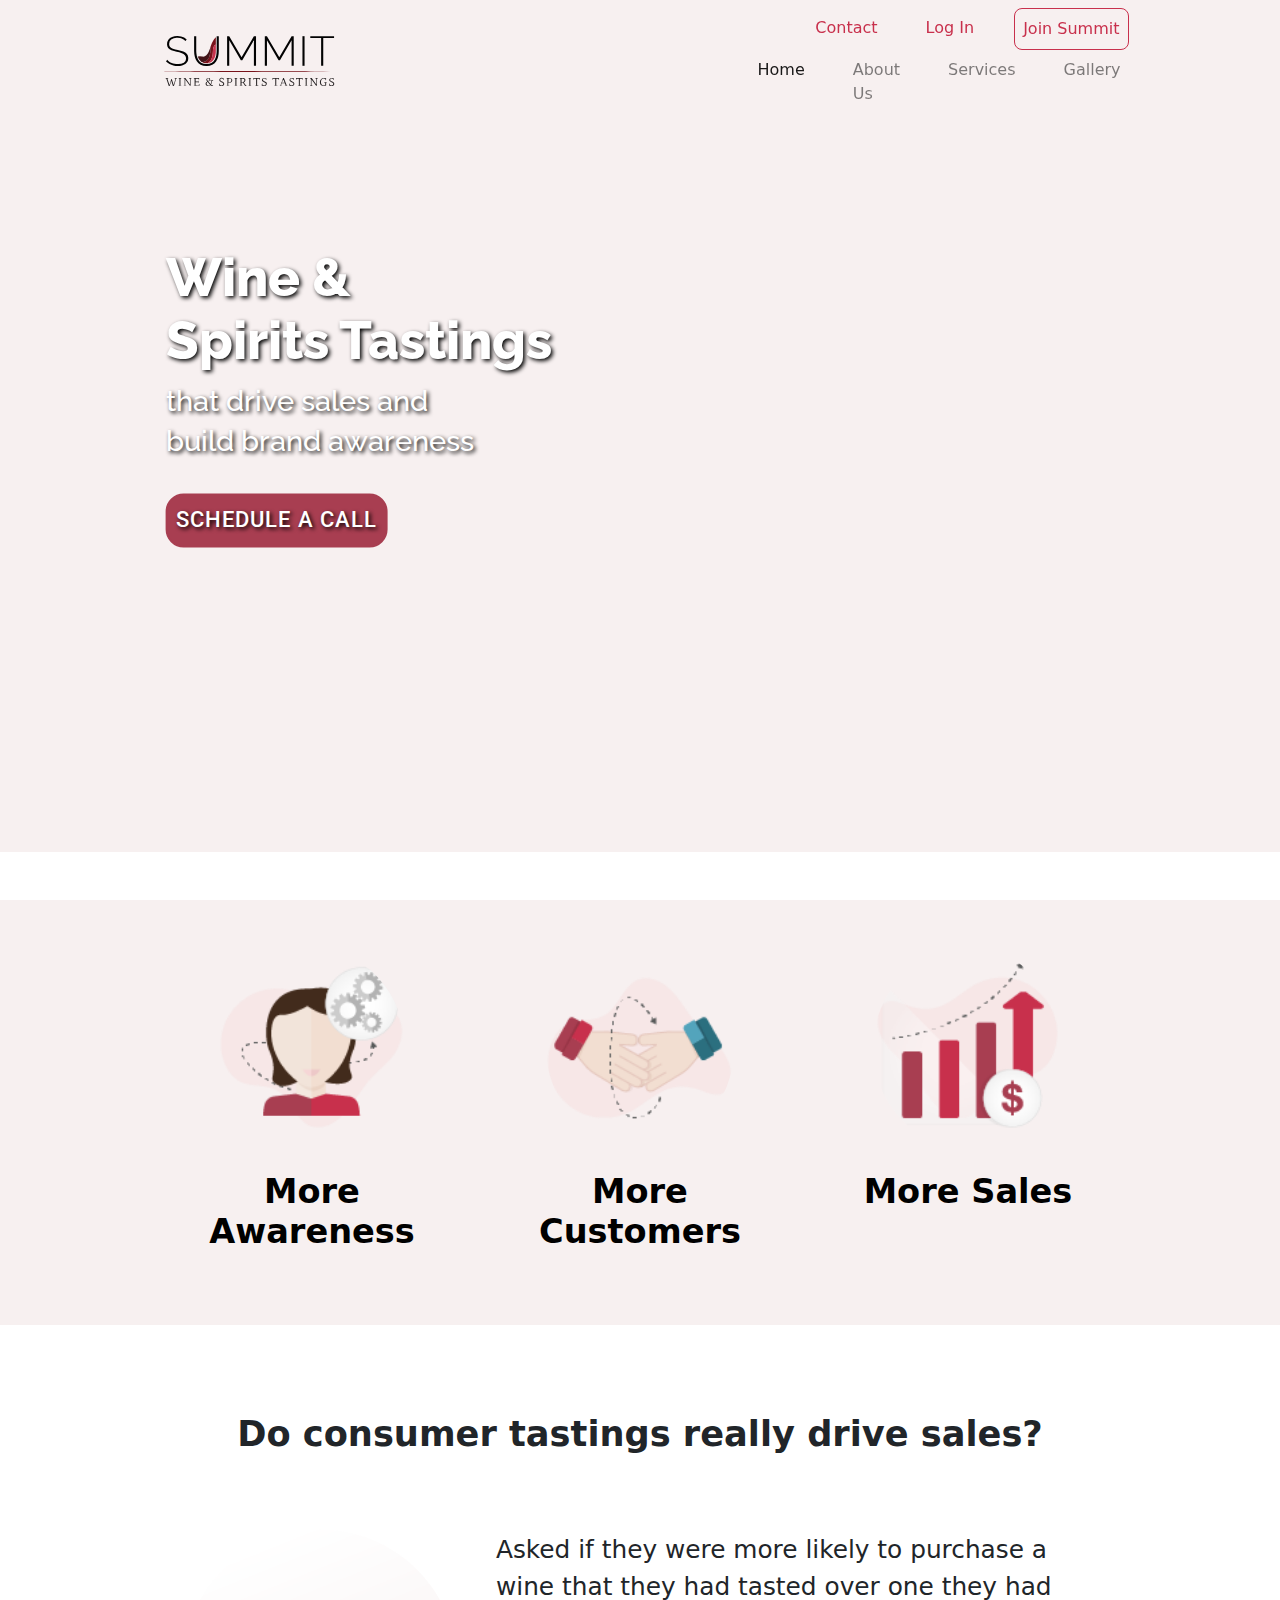
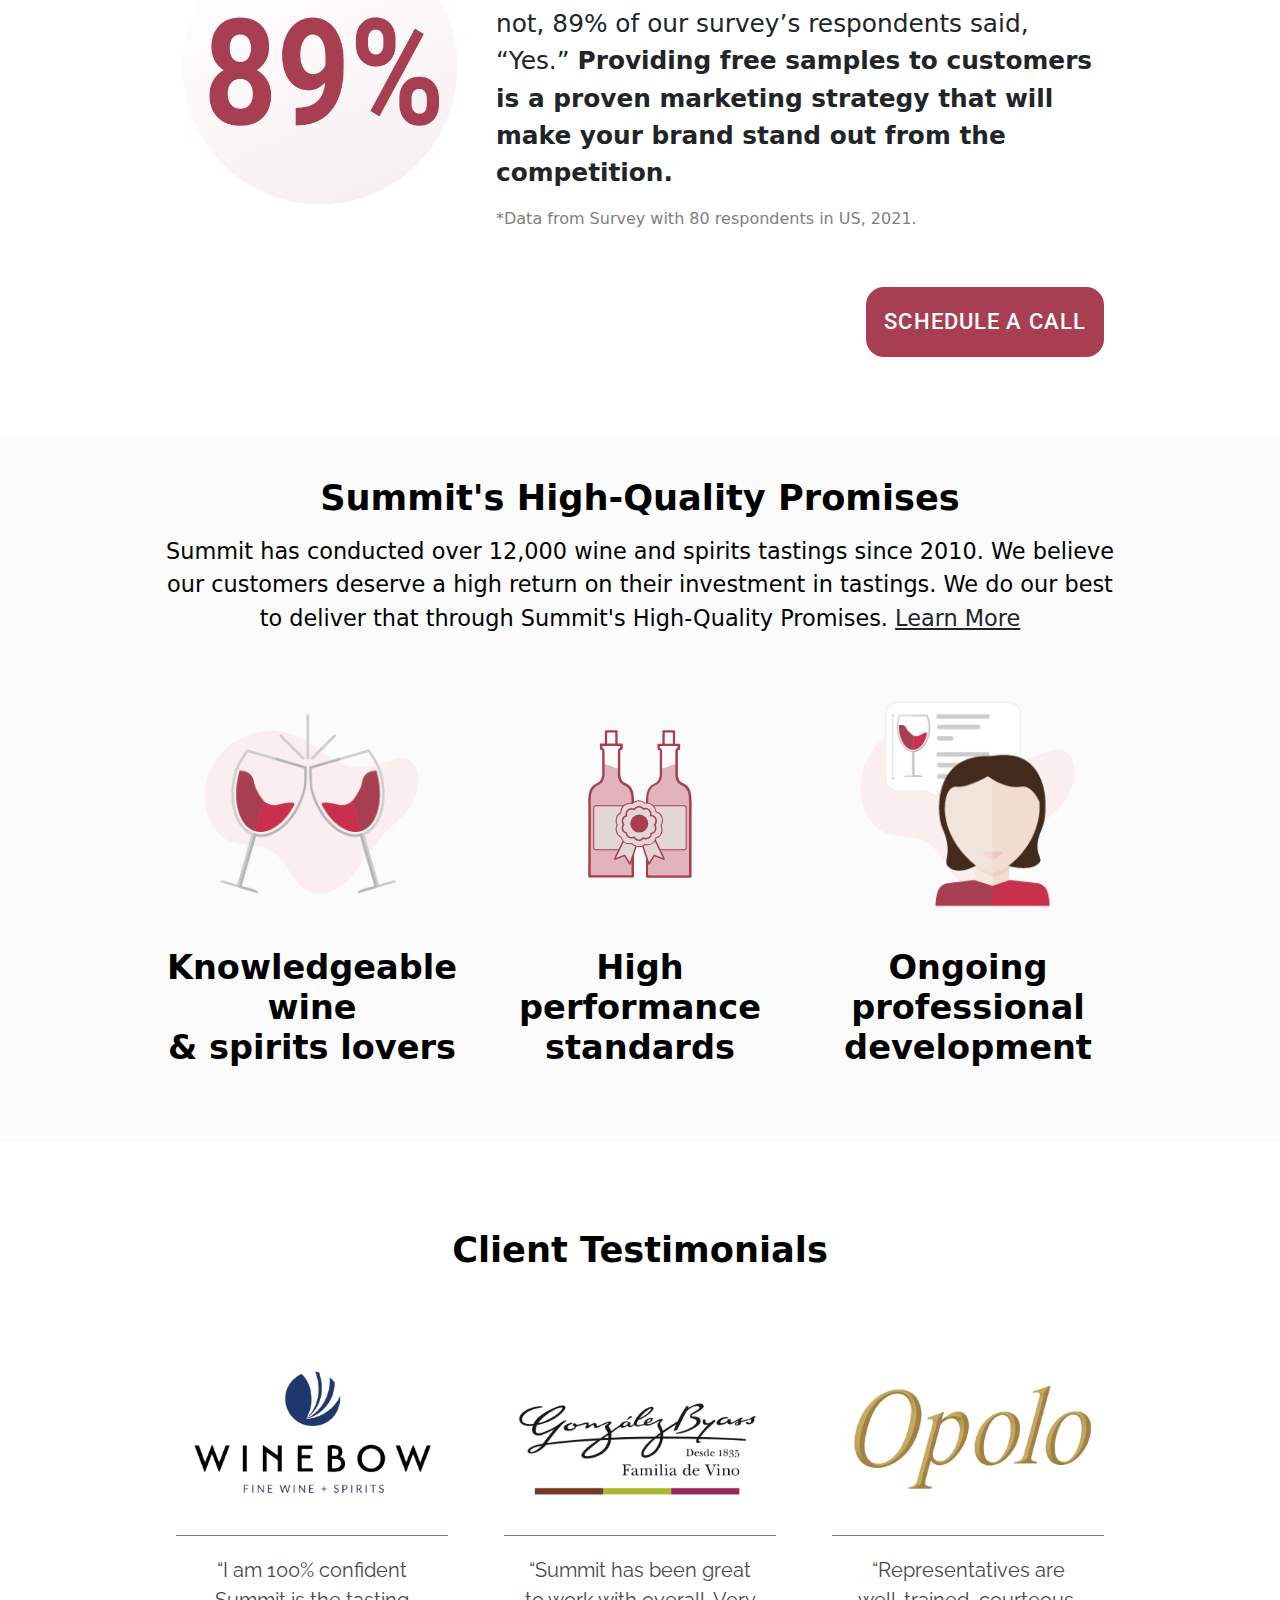
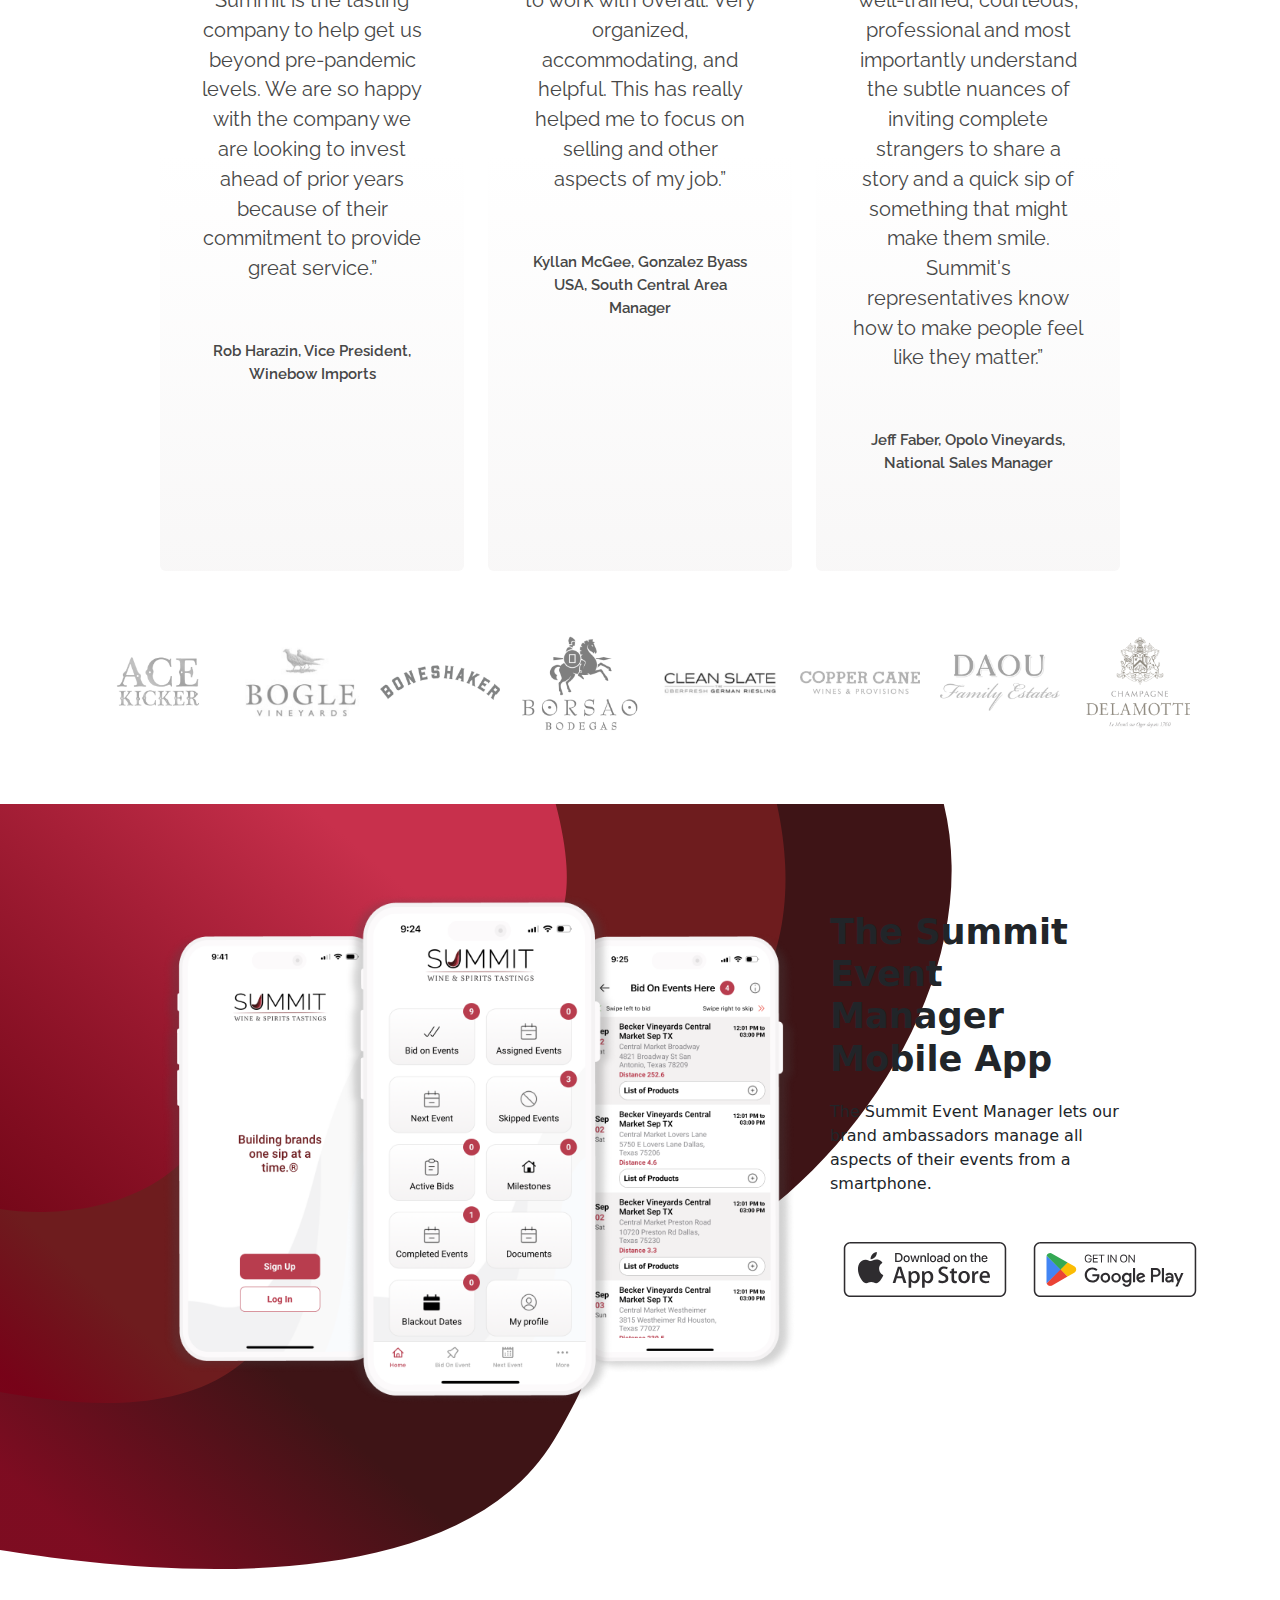
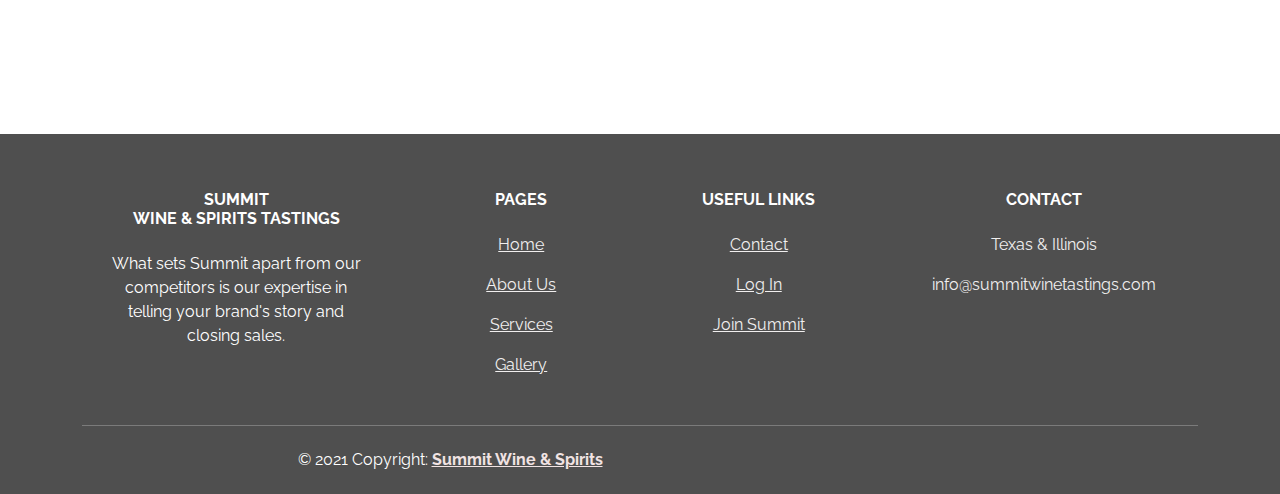
==== commit 53404173: "New_icon chages" ====
--- a/index.html
+++ b/index.html
@@ -135,10 +135,6 @@
       <a href="contact.html" class="btn btn-primary p-2 sm-txt" role="button" style="margin-top: 1rem;">SCHEDULE A CALL</a>
     </div>
   </div>
-  <div>
-      <button class="custom-prev"><</button>
-      <button class="custom-next">></button>
-  </div>
 </div>
  <!--Title 2-------------------------------------------------------------------------> 
  <div class="container-fluid mt-5" id="title2" style="background-color: #F7F0F0;">
@@ -148,15 +144,15 @@
         <section class="text-center my-5">
           <div class="row">
             <div class="col-md-4">
-              <img src="Img/awereness.svg" class="img-fluid rounded-circle" style="height: 180px" alt="...">
+              <img src="Img/PNG/awareness.png" class="img-fluid rounded-circle" style="height: 200px" alt="...">
               <h4 class="font-weight-bold my-4" style="color: black;">More Awareness</h4>
             </div>
             <div class="col-md-4">
-              <img src="Img/costumers.svg" class="img-fluid rounded-circle" style="height: 180px" alt="...">
+              <img src="Img/PNG/customers.png" class="img-fluid rounded-circle" style="height: 200px" alt="...">
               <h4 class="font-weight-bold my-4" style="color: black;">More Customers</h4>
             </div>
             <div class="col-md-4">
-              <img src="Img/sales.svg" class="img-fluid rounded-circle" style="height: 180px" alt="...">
+              <img src="Img/PNG/money.png" class="img-fluid rounded-circle" style="height: 200px" alt="...">
               <h4 class="font-weight-bold my-4" style="color: black;">More Sales</h4>
             </div>
           </div>
@@ -194,7 +190,7 @@
   </div>
 </div>
 <!--Title 3-->
-<div class="container-fluid mt-5" id="title3" style="background-color: #E2D7D7;">
+<div class="container-fluid mt-5" id="title3" style="background-color: #fcfbfb;">
   <div class="row my-5">
     <div class="col-md-12 mx-auto p-0">
       <div class="col-md-9 mx-auto p-0">
@@ -204,7 +200,7 @@
         <section class="text-center my-5">
           <div class="row" id="high">
             <div class="col-md-4">
-              <img src="Img/icon_1.svg" class="img-fluid rounded-center" style="height: 240px" alt="...">
+              <img src="Img/PNG/wine0.png" class="img-fluid rounded-center" style="height: 240px" alt="...">
               <h4 class="font-weight-bold my-4">Knowledgeable wine<br>& spirits lovers</h4>
             </div>
             <div class="col-md-4">
@@ -212,7 +208,7 @@
               <h4 class="font-weight-bold my-4">High performance<br>standards</h4>
             </div>
             <div class="col-md-4">
-              <img src="Img/icon_3.svg" class="img-fluid rounded-center" style="height: 240px" alt="...">
+              <img src="Img/PNG/performer.png" class="img-fluid rounded-center" style="height: 240px" alt="...">
               <h4 class="font-weight-bold my-4">Ongoing professional<br>development</h4>
             </div>
           </div>
@@ -264,40 +260,35 @@
 </div>
 
 <!--Clients Carousel-->
-<div class="owl-carousel" id="carousel1">
-  <div class="item">
-      <img src="Img/carrousel/1.png" alt="Imagen 1" width="180" height="200">
-  </div>
-  <div class="item">
-      <img src="Img/carrousel/2.png" alt="Imagen 2" width="180" height="200">
-  </div>
-  <div class="item">
-      <img src="Img/carrousel/3.png" alt="Imagen 3" width="180" height="200">
-  </div>
-  <div class="item">
-      <img src="Img/carrousel/4.png" alt="Imagen 4" width="180" height="200">
-  </div>
-  <!-- Agrega más elementos .item para más slides -->
-  <div class="item">
-      <img src="Img/carrousel/5.png" alt="Imagen 5" width="180" height="200">
-  </div>
-  <div class="item">
-      <img src="Img/carrousel/6.png" alt="Imagen 6" width="180" height="200">
-  </div>
-  <div class="item">
-      <img src="Img/carrousel/7.png" alt="Imagen 7" width="180" height="200">
-  </div>
-  <div class="item">
-      <img src="Img/carrousel/8.png" alt="Imagen 8" width="180" height="200">
-  </div>
-</div>
-
-<!-- Botones de navegación -->
-<button class="owl-prev" data-target="#carousel1">Anterior</button>
-<button class="owl-next" data-target="#carousel1">Siguiente</button>
-
-
-
+<div class="slider-container">
+  <div class="slider">
+      <div class="slide">
+          <img src="Img/carrousel/1.png" alt="Imagen 1" width="120">
+          <img src="Img/carrousel/2.png" alt="Imagen 2" width="120">
+          <img src="Img/carrousel/3.png" alt="Imagen 3" width="120">
+          <img src="Img/carrousel/4.png" alt="Imagen 4" width="120">
+      </div>
+      <div class="slide">
+          <img src="Img/carrousel/5.png" alt="Imagen 5" width="120">
+          <img src="Img/carrousel/6.png" alt="Imagen 6" width="120">
+          <img src="Img/carrousel/7.png" alt="Imagen 7" width="120">
+          <img src="Img/carrousel/8.png" alt="Imagen 8" width="120">
+      </div>
+      <div class="slide">
+          <img src="Img/carrousel/9.png" alt="Imagen 9" width="120">
+          <img src="Img/carrousel/10.png" alt="Imagen 10" width="120">
+          <img src="Img/carrousel/11.png" alt="Imagen 11" width="120">
+          <img src="Img/carrousel/12.png" alt="Imagen 12" width="120">
+      </div>
+      <div class="slide">
+          <img src="Img/carrousel/13.png" alt="Imagen 13" width="120">
+          <img src="Img/carrousel/14.png" alt="Imagen 14" width="120">
+          <img src="Img/carrousel/15.png" alt="Imagen 15" width="120">
+          <img src="Img/carrousel/16.png" alt="Imagen 16" width="120">
+      </div>
+      <!-- Continúa con los demás slides -->
+  </div>
+</div>
 
 <!--Title 6-->
 
@@ -337,7 +328,7 @@
 <div style="height: 80px;"></div>
 
 
-
+<script src="script.js"></script>
 <script src="js/owl.carousel.min.js"></script>
 <script src="https://code.jquery.com/jquery-3.5.1.slim.min.js"></script>
 <script src="https://cdn.jsdelivr.net/npm/@popperjs/core@2.5.3/dist/umd/popper.min.js"></script>
@@ -350,9 +341,9 @@
   $(document).ready(function(){
     $("#myOwlCarousel").owlCarousel({
       items: 1, // Cantidad de elementos visibles a la vez
-      loop: true, // Carrusel continuo
+      loop: false, // Carrusel continuo
       autoplay: true, // Reproducción automática
-      autoplayTimeout: 3000, // Intervalo de tiempo en milisegundos
+      autoplayTimeout: 5000, // Intervalo de tiempo en milisegundos
       autoplayHoverPause: false, // Pausa al pasar el mouse
       animateOut: 'fadeOut', // Efecto de salida
       animateIn: 'fadeIn', // Efecto de entrada
--- a/style.css
+++ b/style.css
@@ -50,11 +50,13 @@
 
 #Primal{
     background-color: #f7f0f0;
+    box-shadow: 0 2px 4px rgba(0, 0, 0, 0.1);
 
 }
 
 .navbar {
     background-color: #f7f0f0;
+    
     
 }
 
@@ -124,6 +126,8 @@
   text-align: left;
   z-index: 2;
   text-shadow: 2px 2px 4px rgba(0, 0, 0, 1); /* Agrega una sombra al texto */
+  font-family:Raleway,-apple-system, BlinkMacSystemFont, 'Segoe UI', Roboto, Oxygen, Ubuntu, Cantarell, 'Open Sans', 'Helvetica Neue', sans-serif;
+
   
 }
 
@@ -132,6 +136,8 @@
   font-size: 3.3rem;
   line-height: 1.2;
   margin-top: 0;
+  font-family:Raleway,-apple-system, BlinkMacSystemFont, 'Segoe UI', Roboto, Oxygen, Ubuntu, Cantarell, 'Open Sans', 'Helvetica Neue', sans-serif;
+
 }
 
 #copyText {
@@ -140,6 +146,8 @@
   font-size: 1.8rem;
   font-weight: 500;
   line-height: 1.4;
+  font-family:Raleway,-apple-system, BlinkMacSystemFont, 'Segoe UI', Roboto, Oxygen, Ubuntu, Cantarell, 'Open Sans', 'Helvetica Neue', sans-serif;
+
 }
 
 .btn {
@@ -155,71 +163,84 @@
   filter: contrast(0%); /* Ajusta el valor según tus preferencias */
 }
 
-/* Estilos personalizados para el carrusel */
-#carousel1 {
-  background-color: #f0f0f0;
-}
-
-/* Estilos para los botones de navegación */
-.owl-prev, .owl-next {
-  position: absolute;
-  top: 50%;
-  transform: translateY(-50%);
-  font-size: 25px;
-}
-
-.owl-prev {
-  left: 30px;
-}
-
-.owl-next {
-  right: 30px;
-}
+
+
 /* Hero About------------------------------------------------------------------------------------------------------------------------------------------------------------------------------- */
 
 #heroAbout {
-    /* Use "linear-gradient" to add a darken background effect to the image (photographer.jpg). This will make the text easier to read */
-    background-image: url("Img/about.png");
-    background-color: #f7f0f0;
-
-
-    /* Set a specific height */
-    
-
-    /* Position and center the image to scale nicely on all screens */
-    background-position: center;
-    background-repeat: no-repeat;
-    background-size: cover;
-    position: relative;
-
-  }
+  background-color: #f7f0f0;
+  background-image: url('Img/About_us_hero2.png');
+  background-size: cover;
+  background-repeat: no-repeat;
+  background-position: center center;
+  height: 350px;
+  display: flex;
+  align-items: center;
+  justify-content: flex-start; /* Alinea el contenido a la izquierda */
+ 
+}
+
+.hero-content {
+  color: #A83E51; /* Color del texto */
+  text-align: left; /* Alinea el texto a la izquierda */
+  font-family: Raleway,-apple-system, BlinkMacSystemFont, 'Segoe UI', Roboto, Oxygen, Ubuntu, Cantarell, 'Open Sans', 'Helvetica Neue', sans-serif;
+  font-weight: 900;
+  font-size: 14px;
+  margin-left: 80px;
+}
+
+.btn {
+  padding: 10px 20px;
+  background-color: #007bff; /* Color del botón */
+  color: #fff; /* Color del texto del botón */
+  text-decoration: none;
+  border-radius: 5px;
+  margin-top: 20px;
+  display: inline-block;
+}
+
+.btn:hover {
+  background-color: #0056b3; /* Color del botón al pasar el ratón por encima */
+}
+
+/* Hero Services------------------------------------------------------------------------------------------------------------------------------------------------------------------------------- */
 
 #heroServices {
-    /* Use "linear-gradient" to add a darken background effect to the image (photographer.jpg). This will make the text easier to read */
-    background-image: url("Img/services.png");
-    background-color: #f7f0f0;
-
-
-    /* Set a specific height */
-    
-
-    /* Position and center the image to scale nicely on all screens */
-    background-position: center;
-    background-repeat: no-repeat;
-    background-size: cover;
-    position: relative;
-
-  }
-
-/* Place text in the middle of the image */
-#hero-text {
-  margin-top: 200px;
-  margin-bottom: 100px;
-  color: #A83E51;
-  
+  background-color: #f7f0f0;
+  background-image: url('Img/Services2.png');
+  background-size: cover;
+  background-repeat: no-repeat;
+  background-position: center center;
+  height: 350px;
+  display: flex;
+  align-items: center;
+  justify-content: flex-start; /* Alinea el contenido a la izquierda */
+ 
+}
+
+.hero-content {
+  color: #A83E51; /* Color del texto */
+  text-align: left; /* Alinea el texto a la izquierda */
   font-family: Raleway,-apple-system, BlinkMacSystemFont, 'Segoe UI', Roboto, Oxygen, Ubuntu, Cantarell, 'Open Sans', 'Helvetica Neue', sans-serif;
-
-}
+  font-weight: 900;
+  font-size: 14px;
+  margin-left: 80px;
+}
+
+.btn {
+  padding: 10px 20px;
+  background-color: #007bff; /* Color del botón */
+  color: #fff; /* Color del texto del botón */
+  text-decoration: none;
+  border-radius: 5px;
+  margin-top: 20px;
+  display: inline-block;
+}
+
+.btn:hover {
+  background-color: #0056b3; /* Color del botón al pasar el ratón por encima */
+}
+
 
 #hero-text h1{
   font-size: calc(2.8rem + 1.5vw);
@@ -229,6 +250,7 @@
 h1 {
     font-size: calc(1.9rem + 1.5vw);
     font-weight:800;
+    
 }
 
 #copyText{
@@ -516,3 +538,44 @@
     align-items: flex-start;
 }
 
+/* Estilos para la galería */
+.container {
+  margin: 0 auto; /* Centra el contenedor horizontalmente */
+  text-align: center; /* Centra el contenido dentro del contenedor */
+}
+
+.gallery {
+  display: flex;
+  flex-wrap: wrap;
+  justify-content: space-between;
+  margin: -5px; /* Reduzca el espacio entre las imágenes */
+}
+
+.gallery img {
+  max-width: calc(100% - 10px); /* Ancho máximo para tres imágenes por fila */
+  height: auto;
+  margin: 5px; /* Espacio entre las imágenes */
+  box-sizing: border-box;
+  margin-bottom: 30px;
+}
+
+/* Estilos para el slider */
+.slider-container {
+  max-width: 1100px; /* Ancho máximo del slider */
+  margin: 0 auto; /* Centrar el slider horizontalmente */
+  overflow: hidden; /* Ocultar elementos fuera del slider */
+  margin-top: 100px;
+}
+
+.slider {
+  display: flex; /* Mostrar los slides en línea */
+  transition: transform 0.5s ease; /* Efecto de deslizamiento suave */
+}
+
+.slide {
+  display: flex; /* Mostrar las imágenes en línea */
+}
+
+.slide img {
+  margin: 10px; /* Espacio entre las imágenes */
+}
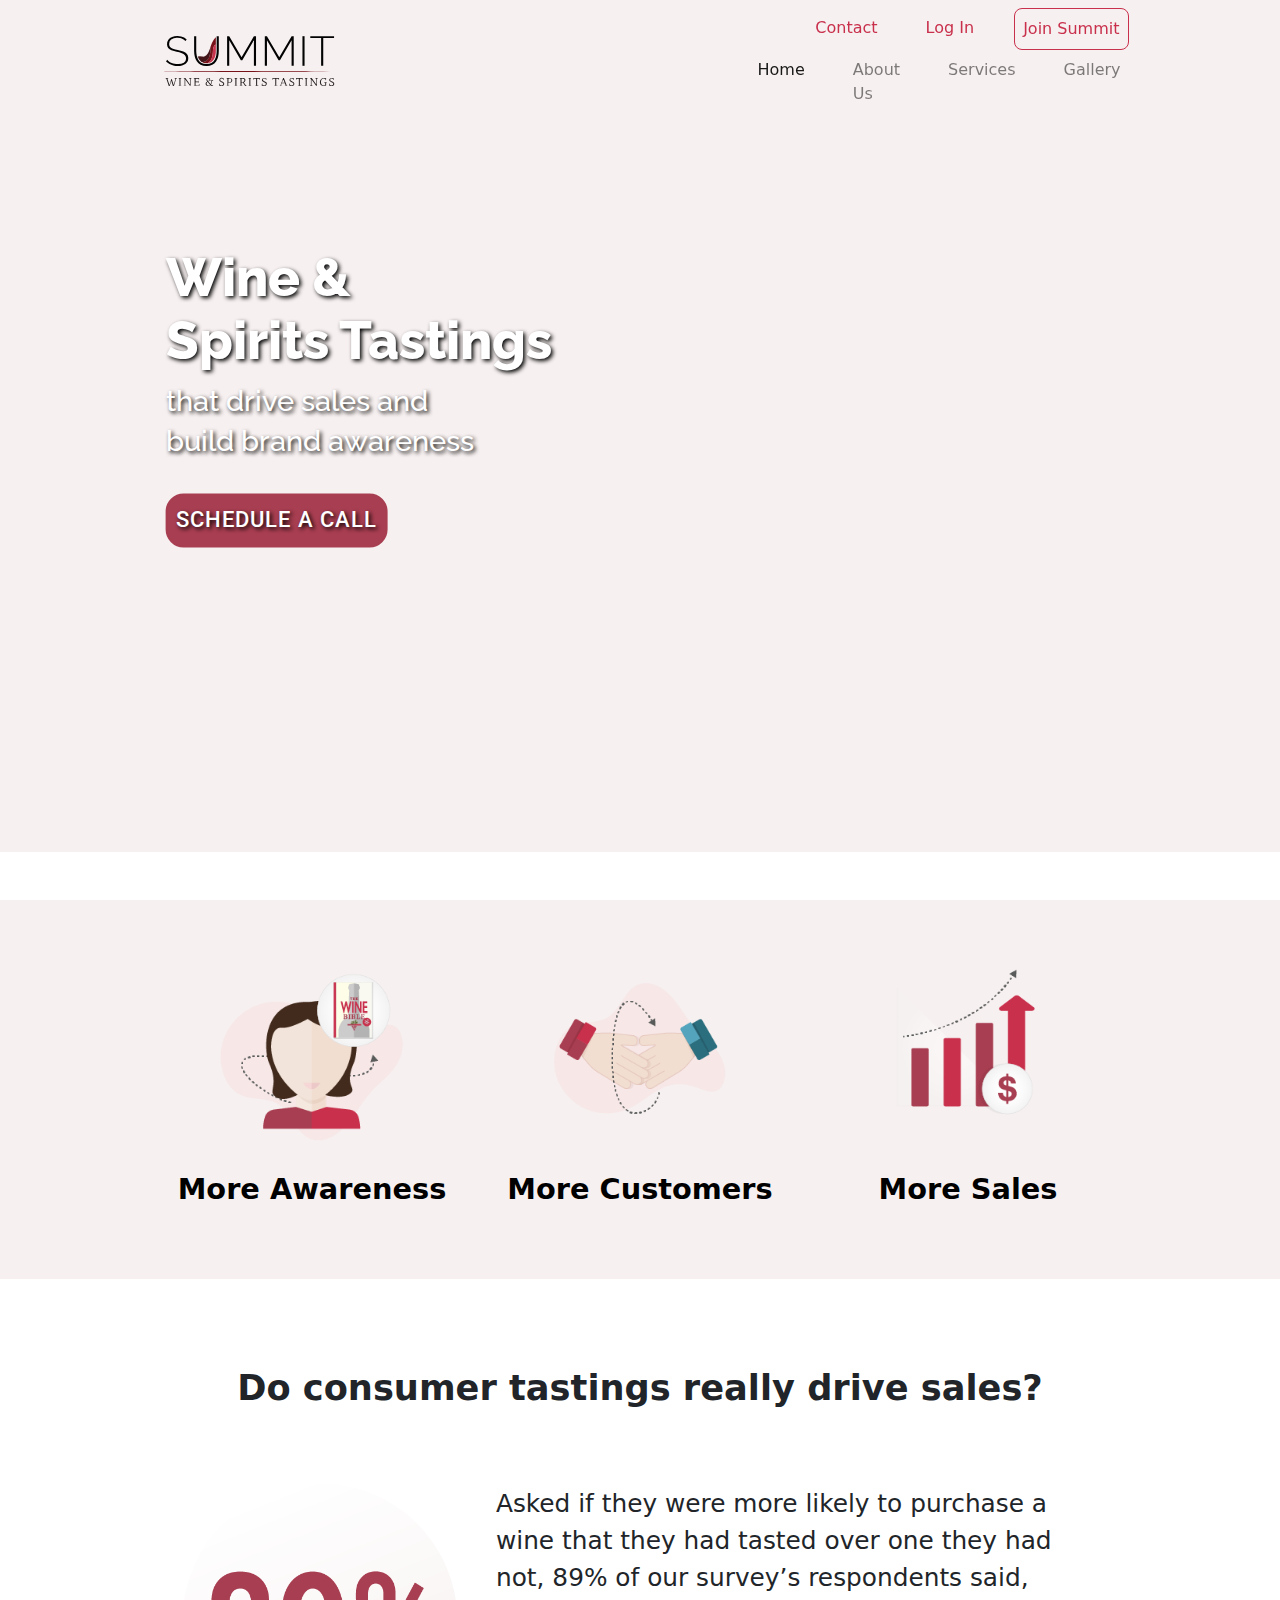
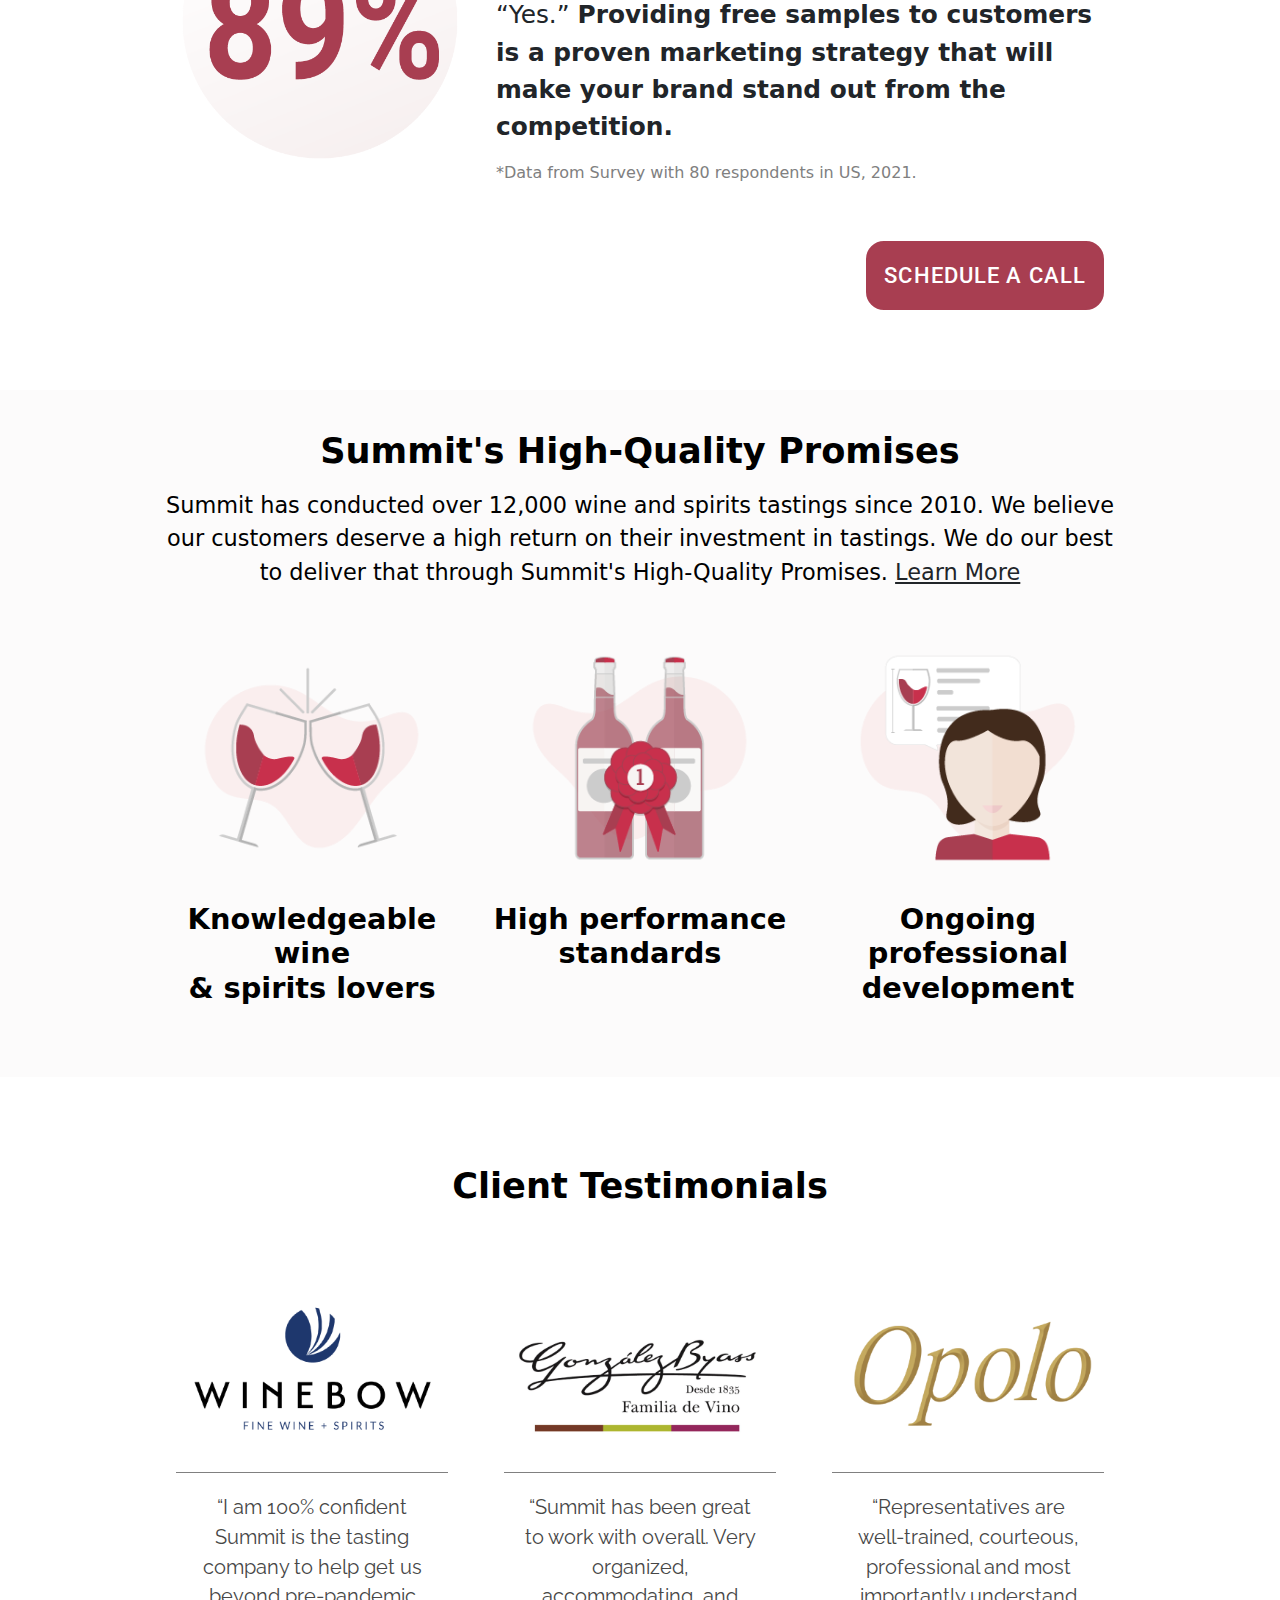
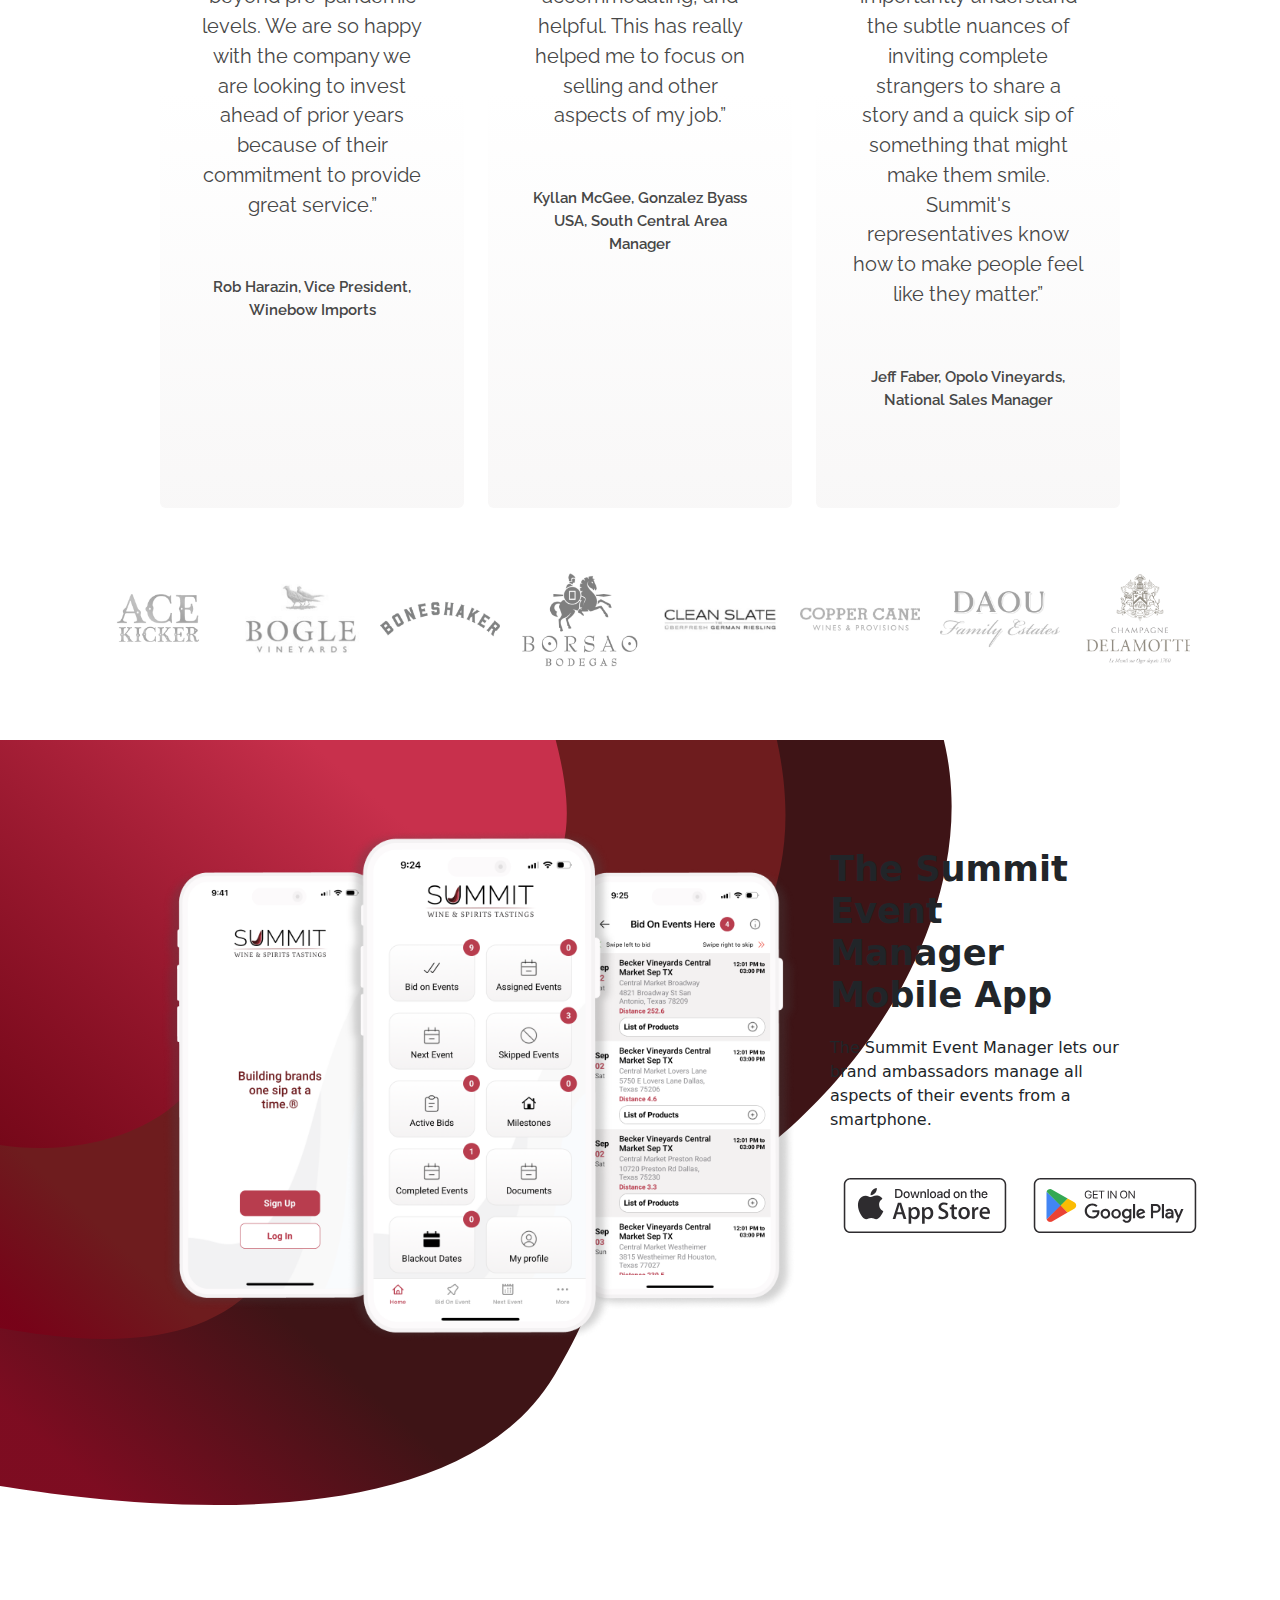
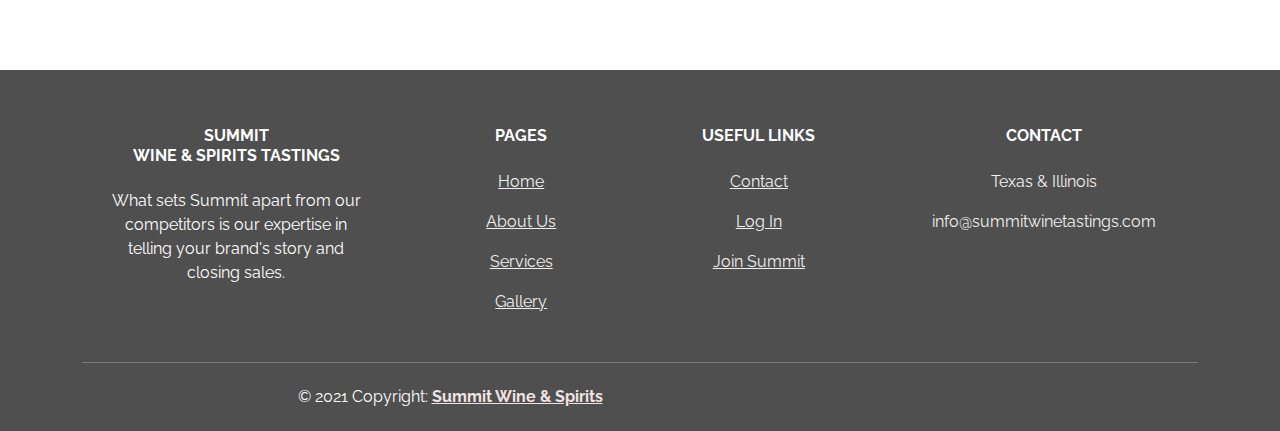
==== commit 01e69110: "Index Icon" ====
--- a/index.html
+++ b/index.html
@@ -144,15 +144,15 @@
         <section class="text-center my-5">
           <div class="row">
             <div class="col-md-4">
-              <img src="Img/PNG/awareness.png" class="img-fluid rounded-circle" style="height: 200px" alt="...">
+              <img src="Img/PNG/awareness_1.png" class="img-fluid rounded-circle" style="height: 200px" alt="...">
               <h4 class="font-weight-bold my-4" style="color: black;">More Awareness</h4>
             </div>
             <div class="col-md-4">
-              <img src="Img/PNG/customers.png" class="img-fluid rounded-circle" style="height: 200px" alt="...">
+              <img src="Img/PNG/customers_1.png" class="img-fluid rounded-circle" style="height: 200px" alt="...">
               <h4 class="font-weight-bold my-4" style="color: black;">More Customers</h4>
             </div>
             <div class="col-md-4">
-              <img src="Img/PNG/money.png" class="img-fluid rounded-circle" style="height: 200px" alt="...">
+              <img src="Img/PNG/money_1.png" class="img-fluid rounded-circle" style="height: 200px" alt="...">
               <h4 class="font-weight-bold my-4" style="color: black;">More Sales</h4>
             </div>
           </div>
@@ -200,11 +200,11 @@
         <section class="text-center my-5">
           <div class="row" id="high">
             <div class="col-md-4">
-              <img src="Img/PNG/wine0.png" class="img-fluid rounded-center" style="height: 240px" alt="...">
+              <img src="Img/PNG/knowledge.png" class="img-fluid rounded-center" style="height: 240px" alt="...">
               <h4 class="font-weight-bold my-4">Knowledgeable wine<br>& spirits lovers</h4>
             </div>
             <div class="col-md-4">
-              <img src="Img/icon_2.svg" class="img-fluid rounded-center" style="height: 240px" alt="...">
+              <img src="Img/PNG/high performance.png" class="img-fluid rounded-center" style="height: 240px" alt="...">
               <h4 class="font-weight-bold my-4">High performance<br>standards</h4>
             </div>
             <div class="col-md-4">
--- a/style.css
+++ b/style.css
@@ -265,7 +265,7 @@
 }
 
 h4{
-  font-size: calc(0.9rem + 1.5vw);
+  font-size: calc(0.6rem + 1.5vw);
 }
 
 h5{
